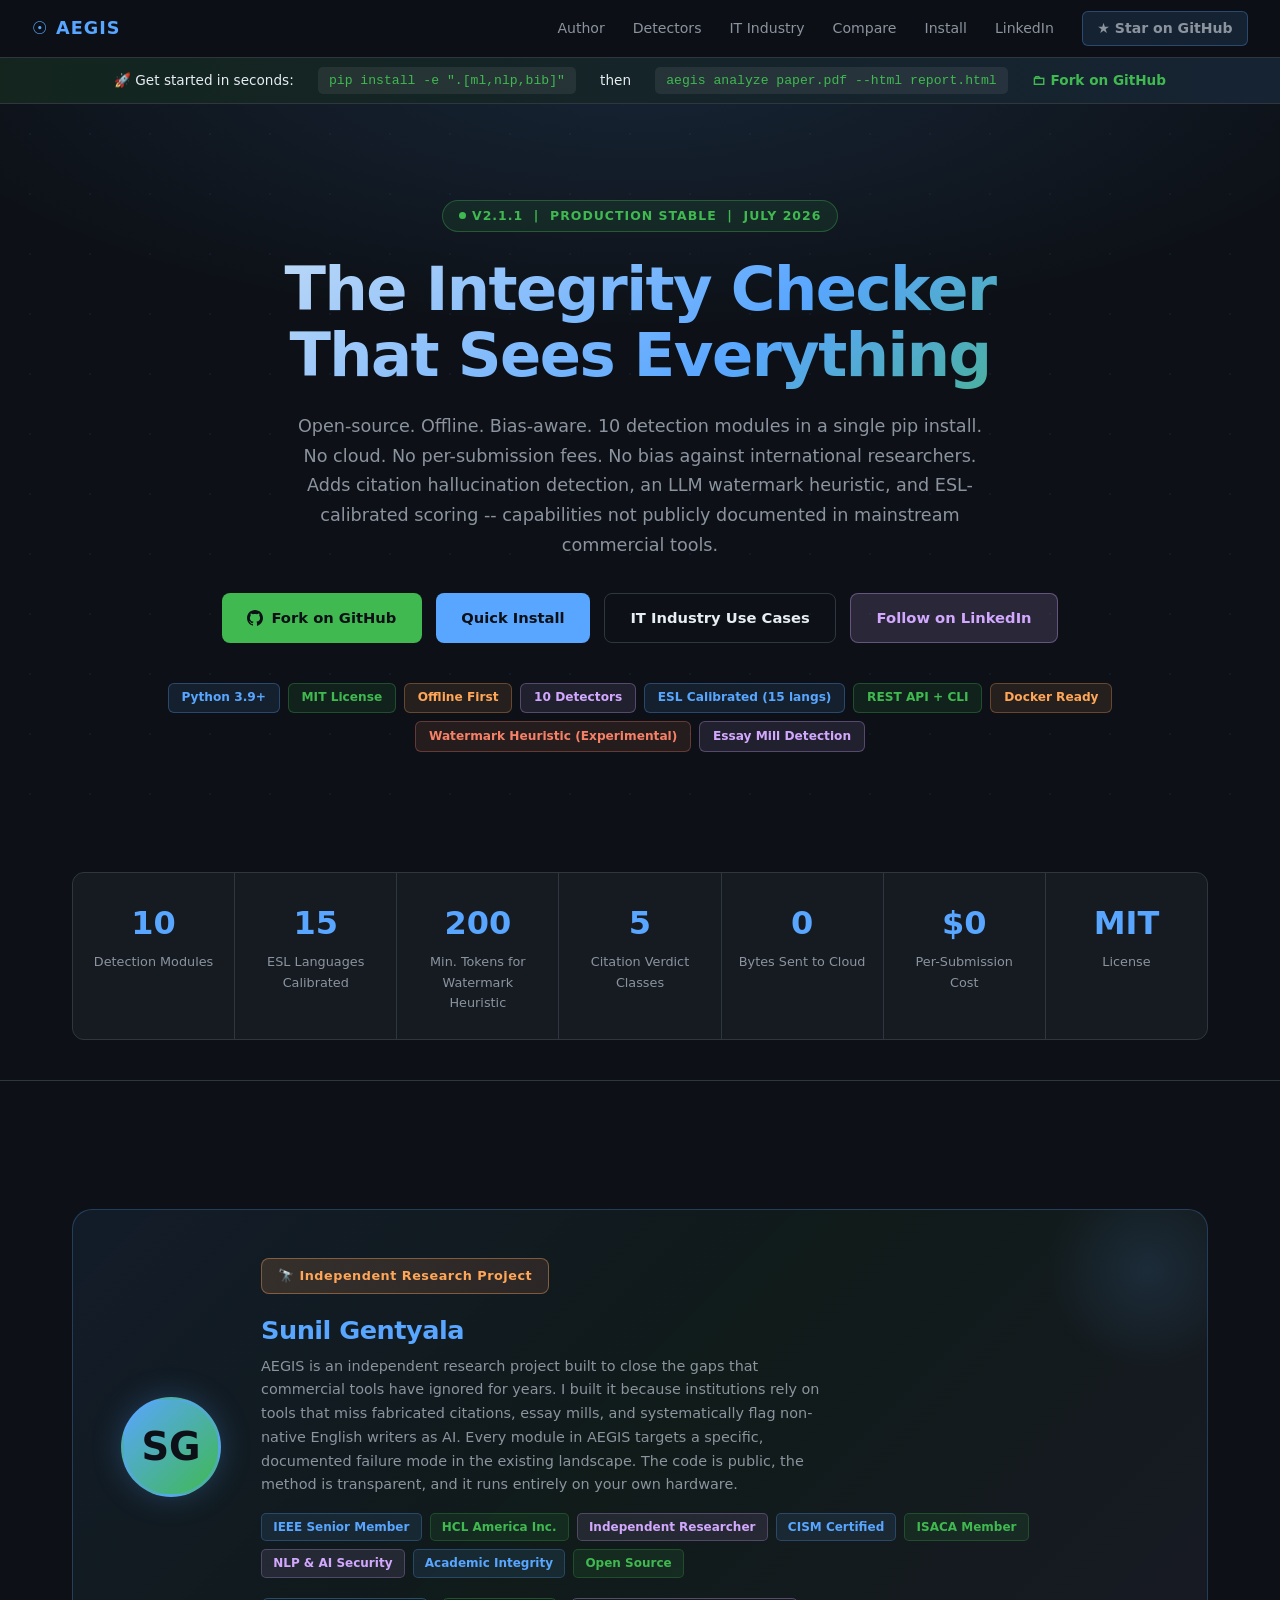
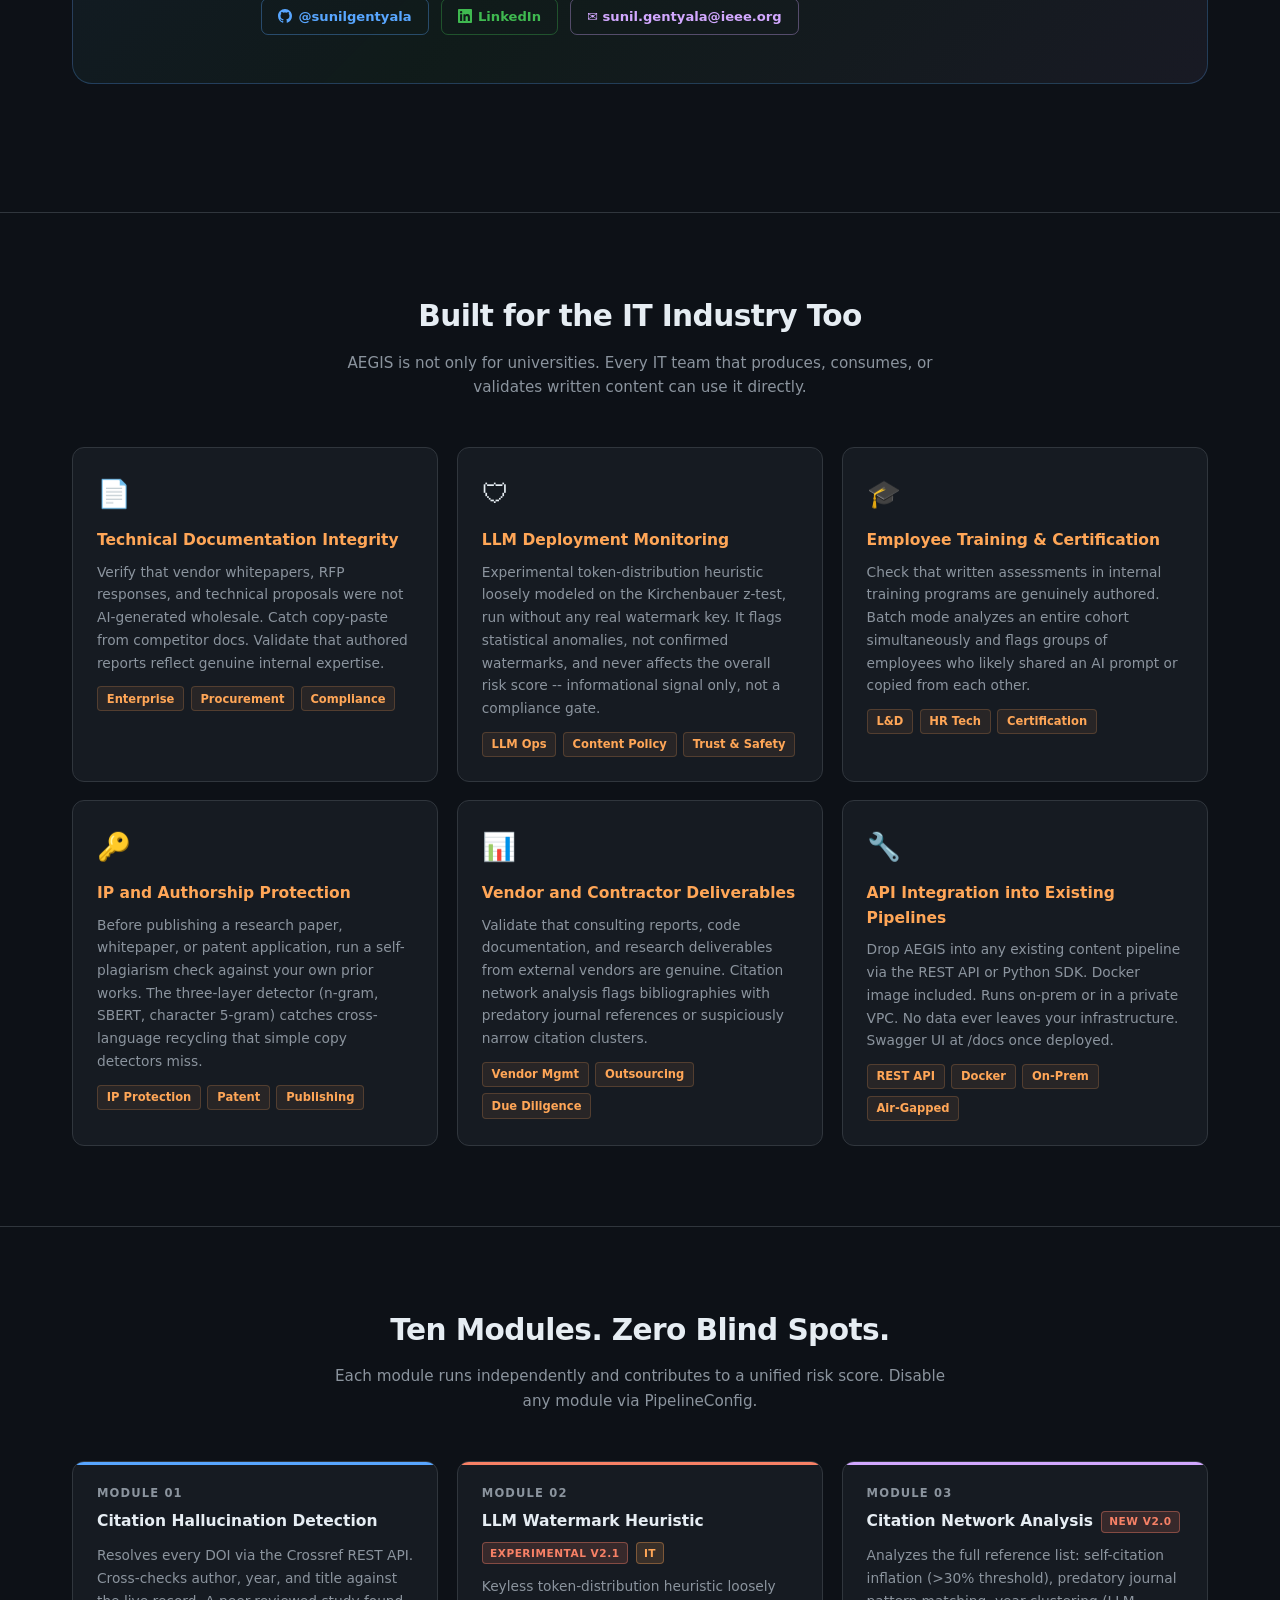
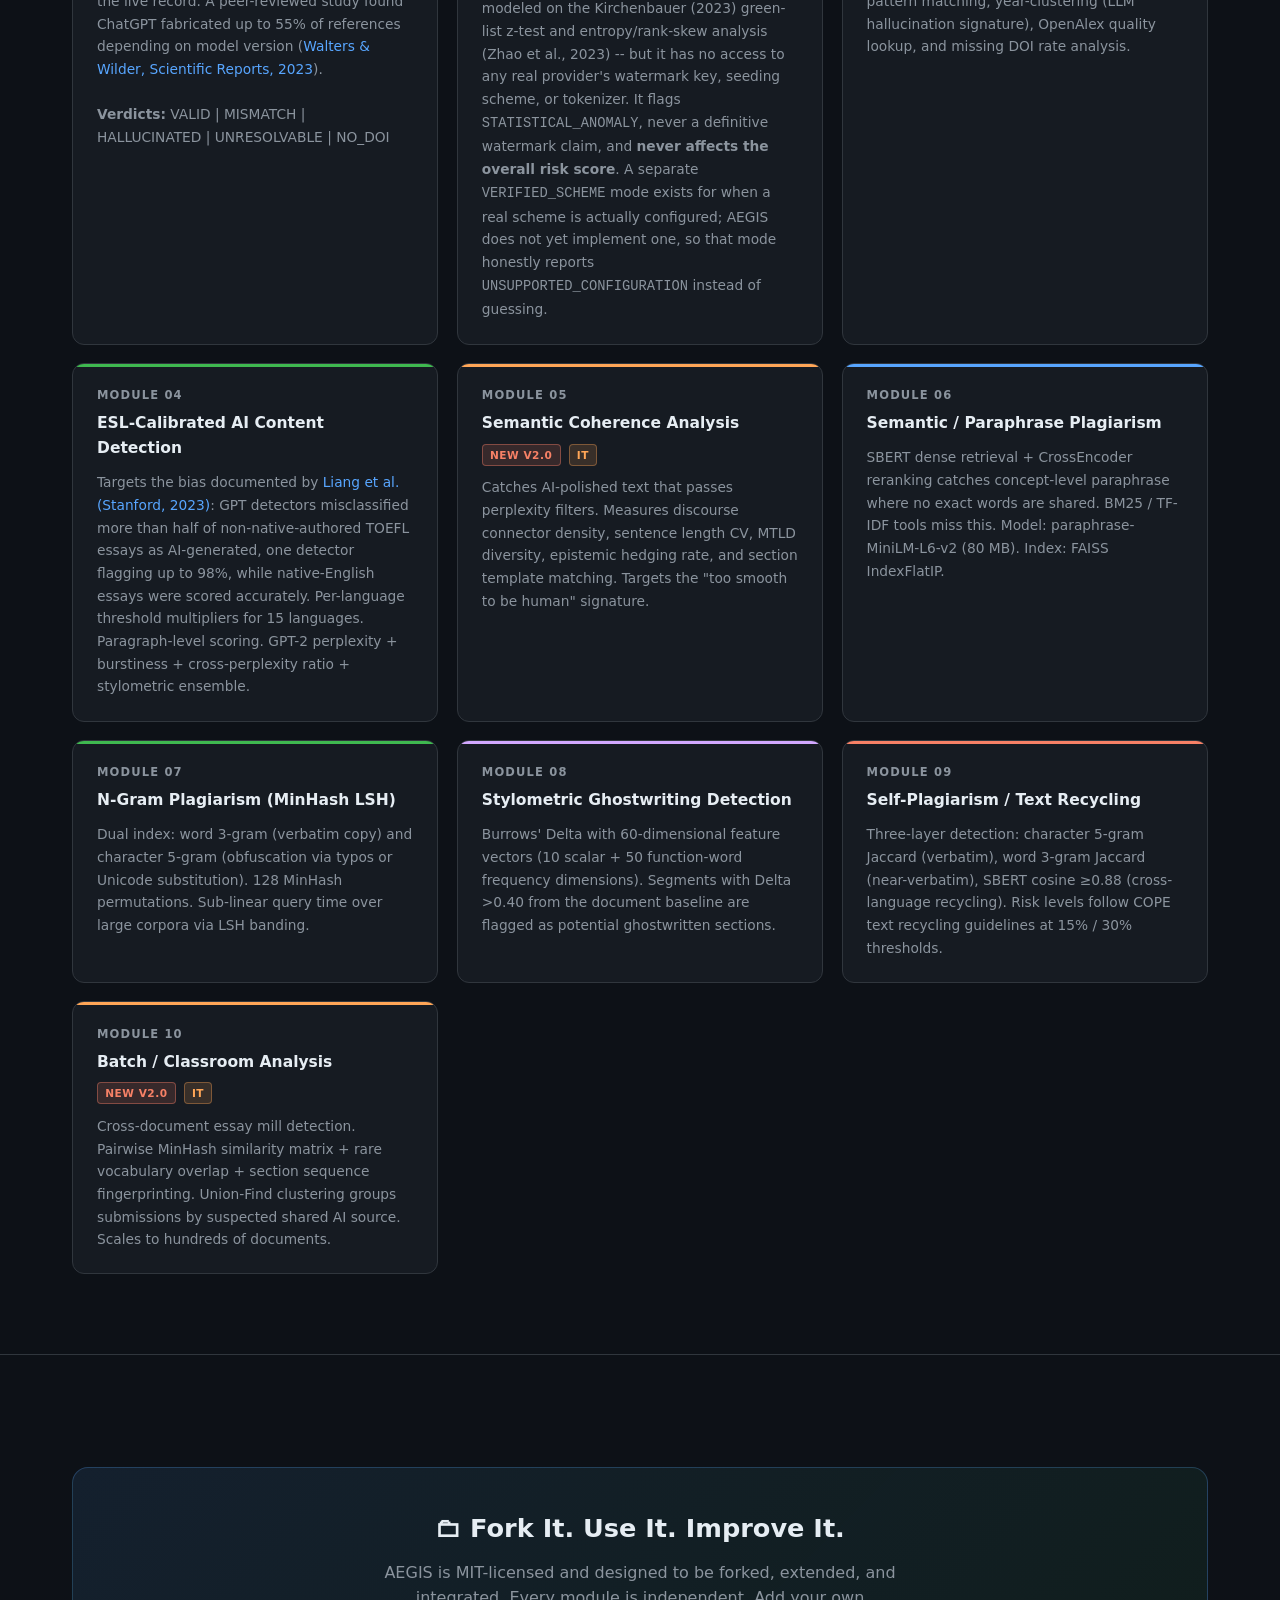
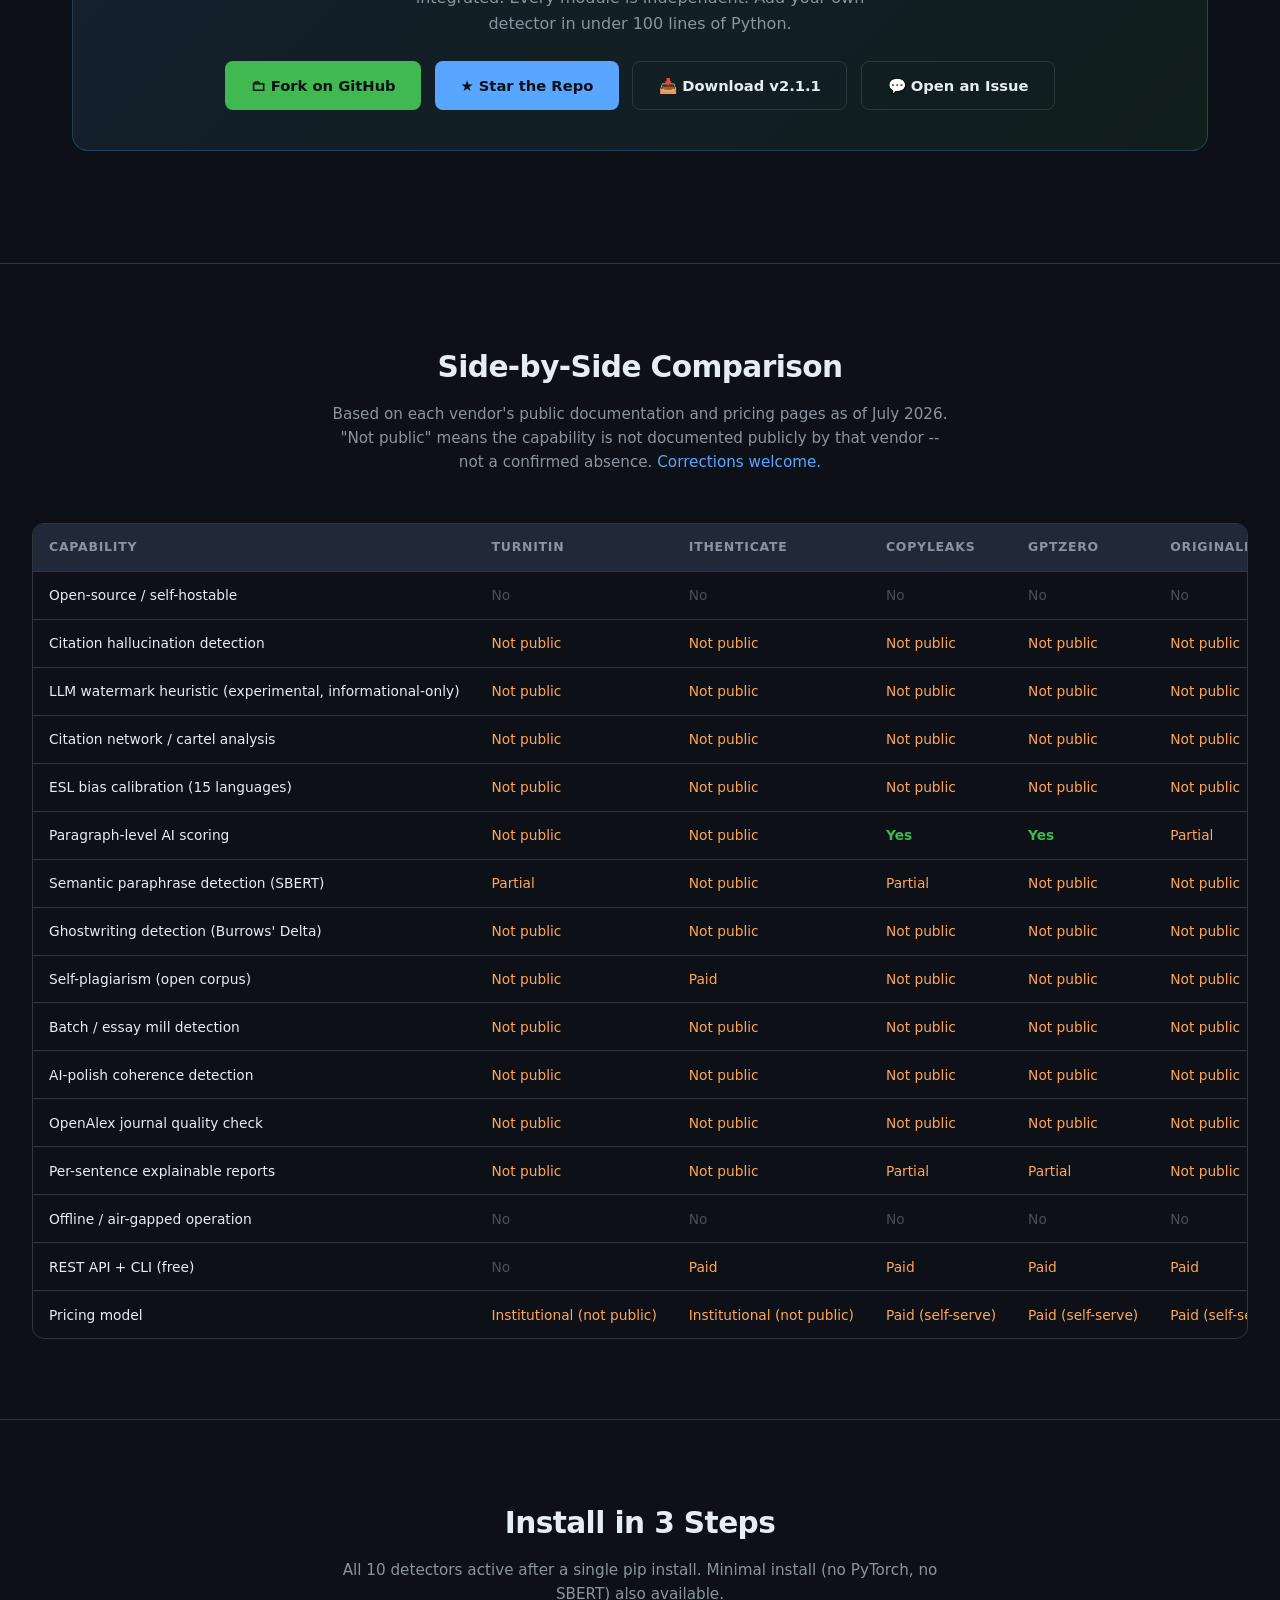
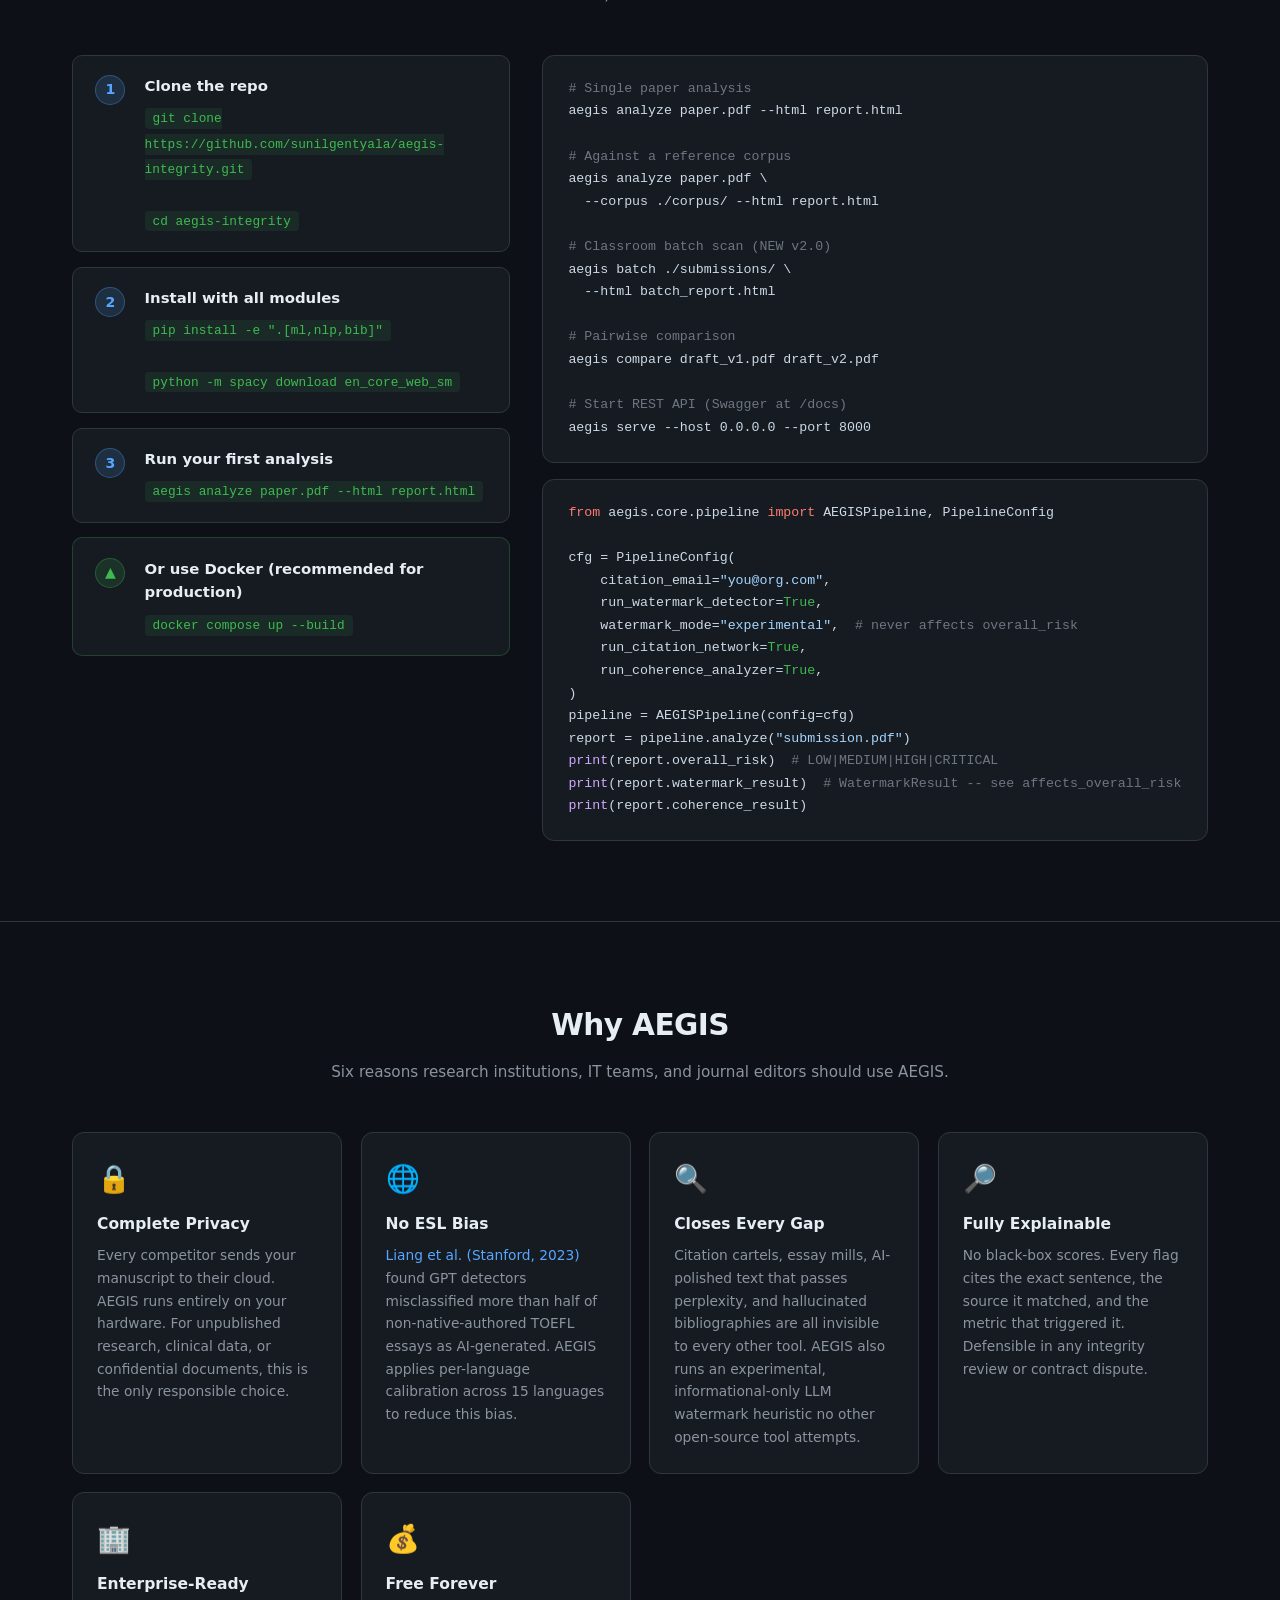
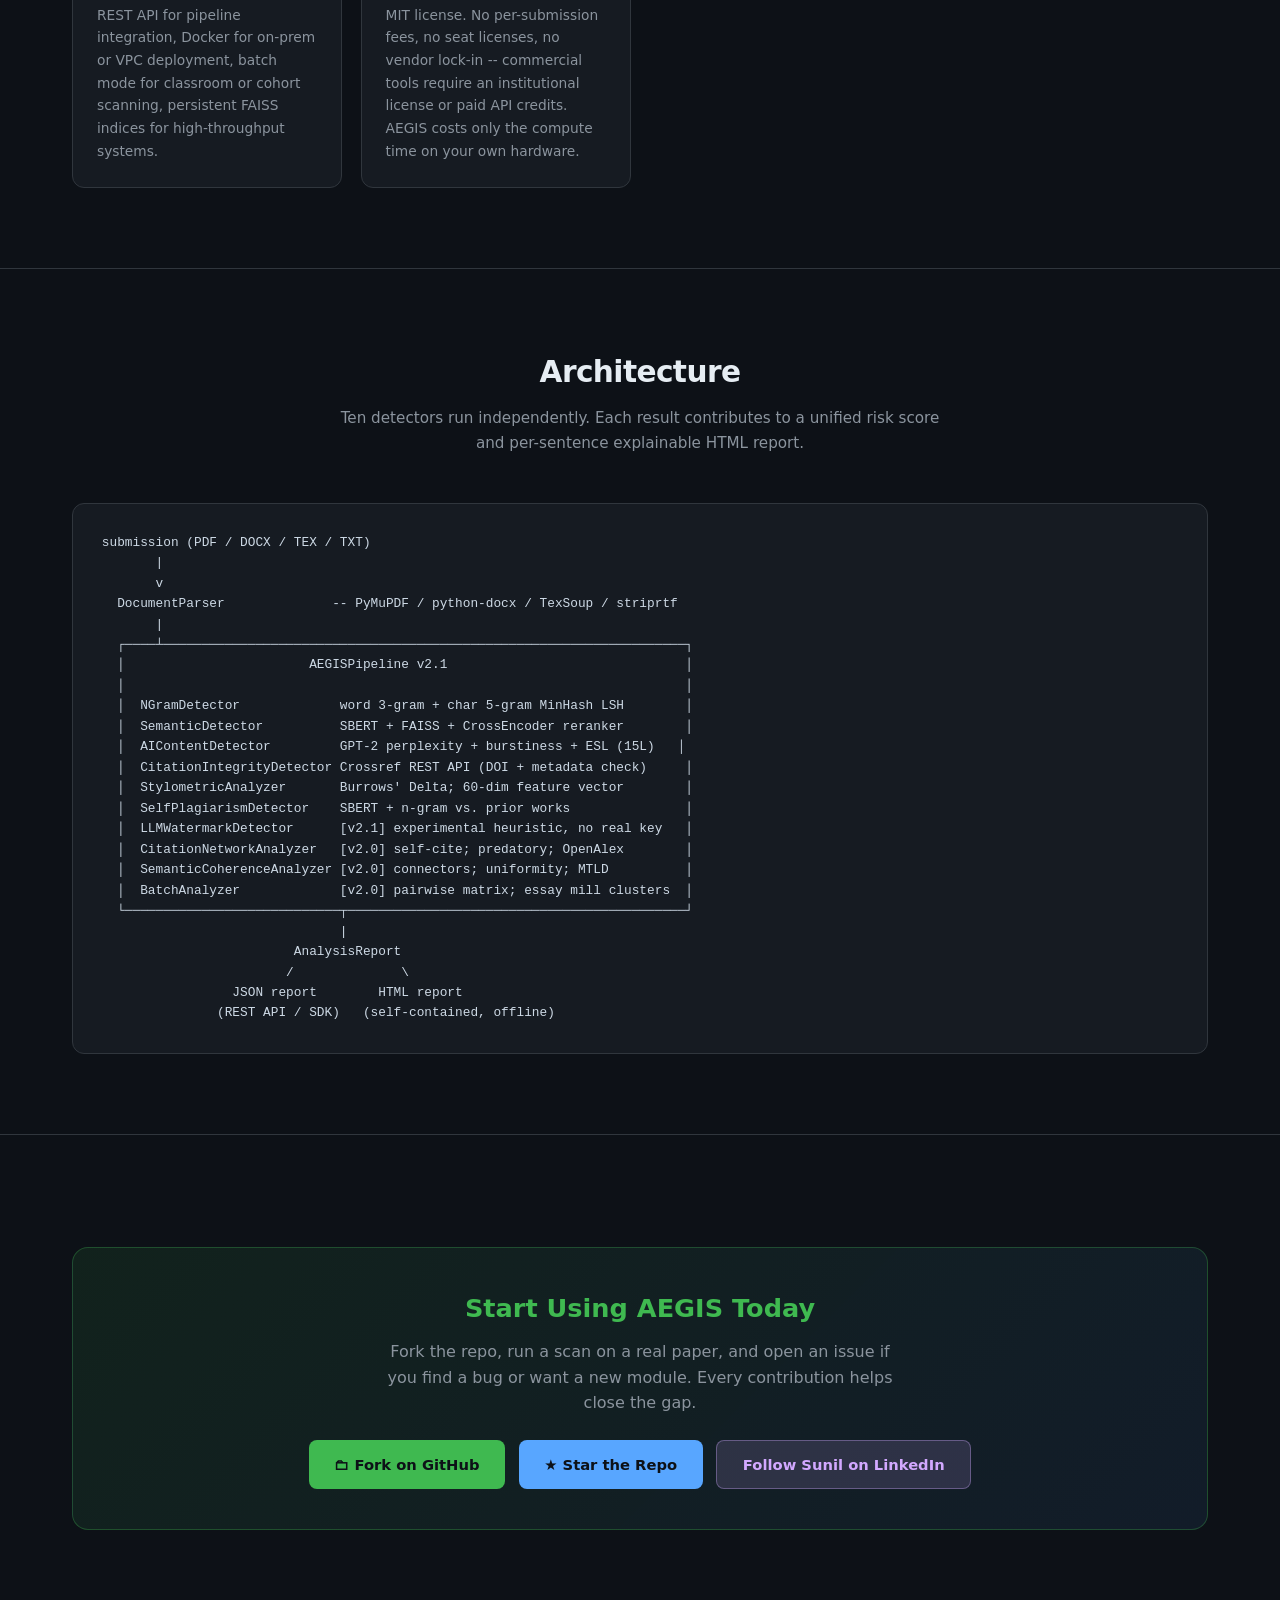
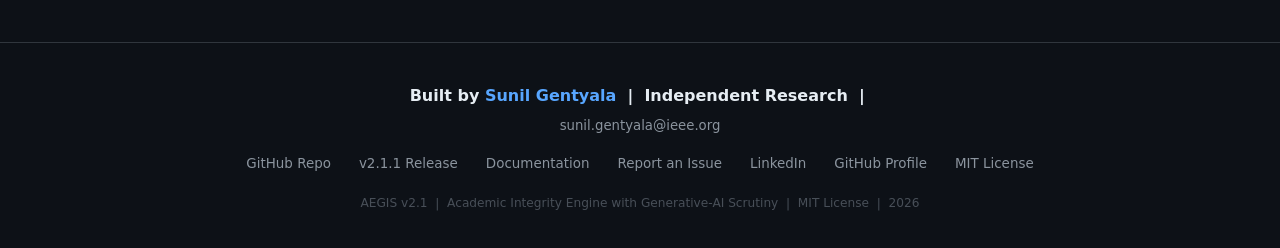
==== docs/index.html @ c3220304 "Cite sources for comparison claims, bump to v2.1.1 Replace unsourced stats and absolute competitor c" ====
<!DOCTYPE html>
<html lang="en">
<head>
<meta charset="UTF-8">
<meta name="viewport" content="width=device-width, initial-scale=1.0">
<title>AEGIS -- Open-Source Academic Integrity &amp; AI Content Checker</title>
<meta name="description" content="AEGIS: open-source, offline, bias-aware checker for plagiarism, AI content, LLM watermarks, citation hallucinations, ghostwriting, and essay mills. Free forever. Built for research institutions and IT teams.">
<meta property="og:title" content="AEGIS -- Open-Source Academic Integrity Checker by Sunil Gentyala">
<meta property="og:description" content="10 detection modules. No cloud. No fees. Citation hallucination detection, LLM watermark heuristics, and ESL bias calibration -- open source and free.">
<meta property="og:type" content="website">
<meta property="og:url" content="https://sunilgentyala.github.io/aegis-integrity/">
<meta name="twitter:card" content="summary_large_image">
<meta name="twitter:title" content="AEGIS -- Open-Source Academic Integrity Checker">
<meta name="twitter:description" content="10 detectors. LLM watermarks. Citation hallucinations. Essay mills. Free and offline.">
<!-- Favicon -->
<link rel="icon" type="image/svg+xml" href="favicon.svg">
<link rel="shortcut icon" href="favicon.svg">
<!-- OG / social thumbnail -->
<meta property="og:image" content="https://sunilgentyala.github.io/aegis-integrity/thumbnail.png">
<meta property="og:image:width" content="1200">
<meta property="og:image:height" content="630">
<meta name="twitter:image" content="https://sunilgentyala.github.io/aegis-integrity/thumbnail.png">
<link rel="canonical" href="https://sunilgentyala.github.io/aegis-integrity/">
<style>
:root{
  --bg:#0d1117;--bg2:#161b22;--bg3:#1f2937;
  --accent:#58a6ff;--accent2:#3fb950;--accent3:#f78166;
  --accent4:#d2a8ff;--accent5:#ffa657;--accent6:#39d353;
  --text:#e6edf3;--muted:#8b949e;--border:#30363d;--card:#161b22;
}
*{margin:0;padding:0;box-sizing:border-box}
html{scroll-behavior:smooth}
body{font-family:-apple-system,BlinkMacSystemFont,'Segoe UI',system-ui,sans-serif;background:var(--bg);color:var(--text);line-height:1.6}
a{color:var(--accent);text-decoration:none}
a:hover{text-decoration:underline}

/* NAV */
nav{position:sticky;top:0;z-index:100;background:rgba(13,17,23,0.95);backdrop-filter:blur(16px);border-bottom:1px solid var(--border);padding:0 2rem;display:flex;align-items:center;justify-content:space-between;height:58px}
.nav-brand{font-weight:800;font-size:1.1rem;letter-spacing:0.06em;color:var(--accent);display:flex;align-items:center;gap:.5rem}
.nav-links{display:flex;gap:1.75rem;align-items:center}
.nav-links a{color:var(--muted);font-size:.88rem;transition:color .2s}
.nav-links a:hover{color:var(--text);text-decoration:none}
.nav-star{background:rgba(88,166,255,.12);border:1px solid rgba(88,166,255,.3);color:var(--accent);padding:.35rem .9rem;border-radius:6px;font-size:.82rem;font-weight:600;transition:all .2s}
.nav-star:hover{background:rgba(88,166,255,.22);text-decoration:none}

/* STICKY INSTALL BAR */
.install-bar{background:linear-gradient(90deg,rgba(63,185,80,.12),rgba(88,166,255,.12));border-bottom:1px solid var(--border);padding:.55rem 2rem;display:flex;align-items:center;justify-content:center;gap:1.5rem;flex-wrap:wrap;font-size:.85rem}
.install-bar code{background:rgba(255,255,255,.07);padding:.2rem .7rem;border-radius:5px;font-family:'JetBrains Mono','Fira Code',monospace;color:var(--accent2);font-size:.82rem}
.install-bar a{color:var(--accent2);font-weight:600}

/* HERO */
.hero{text-align:center;padding:6rem 2rem 5rem;background:radial-gradient(ellipse 90% 55% at 50% -5%,rgba(88,166,255,.13) 0%,transparent 65%);position:relative;overflow:hidden}
.hero::before{content:'';position:absolute;inset:0;background:url("data:image/svg+xml,%3Csvg xmlns='http://www.w3.org/2000/svg' width='60' height='60'%3E%3Ccircle cx='30' cy='30' r='1' fill='%2358a6ff' opacity='0.07'/%3E%3C/svg%3E");pointer-events:none}
.hero-badge{display:inline-flex;align-items:center;gap:.4rem;background:rgba(63,185,80,.1);border:1px solid rgba(63,185,80,.35);color:var(--accent2);padding:.3rem 1rem;border-radius:100px;font-size:.78rem;font-weight:700;letter-spacing:.08em;text-transform:uppercase;margin-bottom:1.5rem}
.hero-badge span{width:7px;height:7px;border-radius:50%;background:var(--accent2);display:inline-block;animation:pulse 2s infinite}
@keyframes pulse{0%,100%{opacity:1}50%{opacity:.4}}
h1{font-size:clamp(2.2rem,5vw,3.8rem);font-weight:800;letter-spacing:-.025em;line-height:1.1;margin-bottom:1.4rem;background:linear-gradient(140deg,#e6edf3 0%,#58a6ff 60%,#3fb950 100%);-webkit-background-clip:text;-webkit-text-fill-color:transparent}
.hero-sub{max-width:700px;margin:0 auto 2rem;font-size:1.1rem;color:var(--muted);line-height:1.7}
.hero-buttons{display:flex;gap:.85rem;justify-content:center;flex-wrap:wrap;margin-bottom:2.5rem}
.btn{padding:.75rem 1.6rem;border-radius:8px;font-size:.92rem;font-weight:700;cursor:pointer;transition:all .2s;border:none;display:inline-flex;align-items:center;gap:.5rem;text-decoration:none}
.btn-primary{background:var(--accent);color:#0d1117}
.btn-primary:hover{background:#79c0ff;transform:translateY(-2px);box-shadow:0 6px 24px rgba(88,166,255,.4);text-decoration:none;color:#0d1117}
.btn-green{background:var(--accent2);color:#0d1117}
.btn-green:hover{background:#56d364;transform:translateY(-2px);box-shadow:0 6px 24px rgba(63,185,80,.4);text-decoration:none;color:#0d1117}
.btn-outline{background:transparent;border:1px solid var(--border);color:var(--text)}
.btn-outline:hover{border-color:var(--accent);color:var(--accent);transform:translateY(-2px);text-decoration:none}
.btn-purple{background:rgba(210,168,255,.15);border:1px solid rgba(210,168,255,.35);color:var(--accent4)}
.btn-purple:hover{background:rgba(210,168,255,.25);transform:translateY(-2px);text-decoration:none;color:var(--accent4)}

/* BADGES ROW */
.badges{display:flex;flex-wrap:wrap;gap:.5rem;justify-content:center}
.badge{padding:.28rem .8rem;border-radius:6px;font-size:.76rem;font-weight:600;border:1px solid;white-space:nowrap}
.b-blue{background:rgba(88,166,255,.1);border-color:rgba(88,166,255,.3);color:var(--accent)}
.b-green{background:rgba(63,185,80,.1);border-color:rgba(63,185,80,.3);color:var(--accent2)}
.b-orange{background:rgba(255,166,87,.1);border-color:rgba(255,166,87,.3);color:var(--accent5)}
.b-purple{background:rgba(210,168,255,.1);border-color:rgba(210,168,255,.3);color:var(--accent4)}
.b-red{background:rgba(247,129,102,.1);border-color:rgba(247,129,102,.3);color:var(--accent3)}

/* SECTIONS */
.sec{padding:5rem 2rem;max-width:1200px;margin:0 auto}
.sec-wide{padding:5rem 2rem;max-width:1400px;margin:0 auto}
.sec-title{text-align:center;margin-bottom:.65rem;font-size:1.85rem;font-weight:800;letter-spacing:-.02em}
.sec-sub{text-align:center;color:var(--muted);margin-bottom:3rem;max-width:620px;margin-left:auto;margin-right:auto;font-size:.95rem}

/* STATS */
.stats{display:grid;grid-template-columns:repeat(auto-fit,minmax(150px,1fr));gap:1px;background:var(--border);border:1px solid var(--border);border-radius:12px;overflow:hidden;margin:2.5rem 0}
.stat{background:var(--bg2);padding:1.6rem 1rem;text-align:center}
.stat-num{font-size:2rem;font-weight:800;color:var(--accent)}
.stat-label{color:var(--muted);font-size:.8rem;margin-top:.2rem}

/* AUTHOR CARD */
.author-section{background:linear-gradient(135deg,rgba(88,166,255,.08) 0%,rgba(63,185,80,.06) 50%,rgba(210,168,255,.06) 100%);border:1px solid rgba(88,166,255,.25);border-radius:20px;padding:3rem;display:flex;gap:2.5rem;align-items:center;flex-wrap:wrap;margin:3rem 0;position:relative;overflow:hidden}
.author-section::before{content:'';position:absolute;top:-40px;right:-40px;width:200px;height:200px;border-radius:50%;background:radial-gradient(circle,rgba(88,166,255,.12),transparent 70%);pointer-events:none}
.author-avatar{width:100px;height:100px;border-radius:50%;background:linear-gradient(135deg,#58a6ff,#3fb950);display:flex;align-items:center;justify-content:center;font-size:2.4rem;font-weight:800;color:#0d1117;flex-shrink:0;border:3px solid rgba(88,166,255,.4);box-shadow:0 0 30px rgba(88,166,255,.25)}
.author-info{flex:1;min-width:240px}
.author-name{font-size:1.6rem;font-weight:800;color:var(--text);margin-bottom:.25rem;letter-spacing:-.02em}
.author-name span{color:var(--accent)}
.author-title{color:var(--accent2);font-weight:600;font-size:.92rem;margin-bottom:.75rem;letter-spacing:.02em;text-transform:uppercase}
.author-bio{color:var(--muted);font-size:.9rem;line-height:1.65;margin-bottom:1rem;max-width:560px}
.author-tags{display:flex;flex-wrap:wrap;gap:.5rem;margin-bottom:1.25rem}
.author-tag{background:rgba(88,166,255,.1);border:1px solid rgba(88,166,255,.25);color:var(--accent);padding:.22rem .7rem;border-radius:5px;font-size:.75rem;font-weight:600}
.author-tag.green{background:rgba(63,185,80,.1);border-color:rgba(63,185,80,.25);color:var(--accent2)}
.author-tag.purple{background:rgba(210,168,255,.1);border-color:rgba(210,168,255,.25);color:var(--accent4)}
.author-links{display:flex;gap:.75rem;flex-wrap:wrap}
.author-link{padding:.45rem 1rem;border-radius:7px;font-size:.82rem;font-weight:700;border:1px solid var(--border);color:var(--muted);transition:all .2s;display:inline-flex;align-items:center;gap:.4rem}
.author-link:hover{text-decoration:none;transform:translateY(-1px)}
.author-link.gh{border-color:rgba(88,166,255,.35);color:var(--accent)}
.author-link.gh:hover{background:rgba(88,166,255,.1)}
.author-link.li{border-color:rgba(63,185,80,.35);color:var(--accent2)}
.author-link.li:hover{background:rgba(63,185,80,.1)}
.author-link.ieee{border-color:rgba(210,168,255,.35);color:var(--accent4)}
.author-link.ieee:hover{background:rgba(210,168,255,.1)}
.indep-badge{display:inline-flex;align-items:center;gap:.4rem;background:linear-gradient(90deg,rgba(255,166,87,.15),rgba(247,129,102,.12));border:1px solid rgba(255,166,87,.4);color:var(--accent5);padding:.4rem 1rem;border-radius:8px;font-size:.8rem;font-weight:700;letter-spacing:.04em;margin-bottom:1rem}

/* DETECTOR GRID */
.det-grid{display:grid;grid-template-columns:repeat(auto-fit,minmax(340px,1fr));gap:1.15rem}
.det-card{background:var(--card);border:1px solid var(--border);border-radius:12px;padding:1.4rem 1.5rem;transition:all .22s;position:relative;overflow:hidden}
.det-card::before{content:'';position:absolute;top:0;left:0;right:0;height:3px;background:var(--dc,var(--accent))}
.det-card:hover{border-color:var(--dc,var(--accent));transform:translateY(-3px);box-shadow:0 10px 35px rgba(0,0,0,.3)}
.det-num{font-size:.72rem;font-weight:700;text-transform:uppercase;letter-spacing:.1em;color:var(--muted);margin-bottom:.4rem}
.det-name{font-size:.97rem;font-weight:700;margin-bottom:.65rem;color:var(--text);display:flex;align-items:center;gap:.5rem;flex-wrap:wrap}
.det-desc{font-size:.86rem;color:var(--muted);line-height:1.65}
.new-tag{background:rgba(247,129,102,.15);border:1px solid rgba(247,129,102,.4);color:var(--accent3);padding:.1rem .45rem;border-radius:4px;font-size:.66rem;font-weight:700;text-transform:uppercase;letter-spacing:.05em}
.it-tag{background:rgba(255,166,87,.15);border:1px solid rgba(255,166,87,.35);color:var(--accent5);padding:.1rem .45rem;border-radius:4px;font-size:.66rem;font-weight:700;letter-spacing:.04em}

/* IT INDUSTRY USE CASES */
.it-grid{display:grid;grid-template-columns:repeat(auto-fit,minmax(280px,1fr));gap:1.15rem}
.it-card{background:var(--card);border:1px solid var(--border);border-radius:12px;padding:1.5rem;transition:border-color .2s}
.it-card:hover{border-color:var(--accent5)}
.it-icon{font-size:1.7rem;margin-bottom:.75rem}
.it-title{font-size:.97rem;font-weight:700;margin-bottom:.5rem;color:var(--accent5)}
.it-desc{font-size:.86rem;color:var(--muted);line-height:1.65}
.it-pills{display:flex;flex-wrap:wrap;gap:.4rem;margin-top:.75rem}
.it-pill{background:rgba(255,166,87,.08);border:1px solid rgba(255,166,87,.2);color:var(--accent5);padding:.15rem .55rem;border-radius:4px;font-size:.72rem;font-weight:600}

/* COMPARISON */
.tbl-wrap{overflow-x:auto;border-radius:12px;border:1px solid var(--border)}
table{width:100%;border-collapse:collapse}
thead{background:var(--bg3)}
th{padding:.85rem 1rem;text-align:left;font-size:.78rem;font-weight:700;text-transform:uppercase;letter-spacing:.06em;color:var(--muted);white-space:nowrap}
td{padding:.78rem 1rem;border-top:1px solid var(--border);font-size:.86rem;white-space:nowrap}
tr:hover td{background:rgba(88,166,255,.025)}
.ok{color:var(--accent2);font-weight:700}
.no{color:#484f58}
.pt{color:var(--accent5)}
td.ag,th.ag{color:var(--accent);font-weight:700}

/* INSTALL */
.install-steps{display:flex;flex-direction:column;gap:.9rem}
.step{display:flex;gap:1.2rem;align-items:flex-start;background:var(--card);border:1px solid var(--border);border-radius:10px;padding:1.2rem 1.4rem;transition:border-color .2s}
.step:hover{border-color:rgba(88,166,255,.3)}
.step-n{width:30px;height:30px;border-radius:50%;background:rgba(88,166,255,.15);border:1px solid rgba(88,166,255,.3);color:var(--accent);font-weight:800;font-size:.88rem;display:flex;align-items:center;justify-content:center;flex-shrink:0}
.step-c h4{font-size:.93rem;margin-bottom:.35rem;color:var(--text)}
.step-c code{font-size:.8rem;color:var(--accent2);background:rgba(63,185,80,.1);padding:.18rem .5rem;border-radius:4px;font-family:'JetBrains Mono','Fira Code',monospace}

/* CODE BLOCK */
.code-blk{background:var(--bg2);border:1px solid var(--border);border-radius:12px;padding:1.4rem 1.6rem;overflow-x:auto}
.code-blk pre{margin:0}
.code-blk code{font-family:'JetBrains Mono','Fira Code',Consolas,monospace;font-size:.83rem;color:#cdd9e5;line-height:1.7}
.kw{color:#ff7b72}.fn{color:#d2a8ff}.str{color:#a5d6ff}.cm{color:#6e7681}.num{color:#79c0ff}.op{color:#3fb950}

/* WHY / BENEFITS */
.why-grid{display:grid;grid-template-columns:repeat(auto-fit,minmax(270px,1fr));gap:1.15rem}
.why-card{background:var(--card);border:1px solid var(--border);border-radius:12px;padding:1.5rem;transition:all .2s}
.why-card:hover{border-color:rgba(88,166,255,.3);transform:translateY(-2px)}
.why-icon{font-size:1.7rem;margin-bottom:.7rem}
.why-title{font-size:.97rem;font-weight:700;margin-bottom:.45rem;color:var(--text)}
.why-desc{font-size:.86rem;color:var(--muted);line-height:1.65}

/* FORK CTA BANNER */
.fork-banner{background:linear-gradient(135deg,rgba(88,166,255,.1) 0%,rgba(63,185,80,.08) 100%);border:1px solid rgba(88,166,255,.25);border-radius:16px;padding:2.5rem;text-align:center;margin:2rem 0}
.fork-banner h2{font-size:1.6rem;font-weight:800;margin-bottom:.65rem}
.fork-banner p{color:var(--muted);margin-bottom:1.5rem;max-width:520px;margin-left:auto;margin-right:auto}
.fork-btns{display:flex;gap:.85rem;justify-content:center;flex-wrap:wrap}

/* ARCH */
.arch{background:var(--bg2);border:1px solid var(--border);border-radius:12px;padding:1.8rem;overflow-x:auto}
.arch pre{font-size:.8rem;color:#cdd9e5;white-space:pre;line-height:1.6}

/* DIVIDER */
hr.div{border:none;border-top:1px solid var(--border);margin:0}

/* FOOTER */
footer{border-top:1px solid var(--border);padding:2.5rem 2rem;text-align:center;color:var(--muted);font-size:.86rem}
.footer-author{font-size:1rem;font-weight:700;color:var(--text);margin-bottom:.3rem}
.footer-author span{color:var(--accent)}
.footer-links{display:flex;gap:1.75rem;justify-content:center;margin-top:1rem;flex-wrap:wrap}
.footer-links a{color:var(--muted);font-size:.84rem}
.footer-links a:hover{color:var(--accent)}

/* RESPONSIVE */
@media(max-width:768px){
  nav{padding:0 1rem}
  .nav-links{display:none}
  .sec,.sec-wide{padding:3.5rem 1.25rem}
  .hero{padding:4.5rem 1.25rem 3.5rem}
  .author-section{flex-direction:column;padding:2rem}
  .install-grid{grid-template-columns:1fr!important}
}
</style>
</head>
<body>

<!-- NAV -->
<nav>
  <div class="nav-brand">&#9737; AEGIS</div>
  <div class="nav-links">
    <a href="#author">Author</a>
    <a href="#detectors">Detectors</a>
    <a href="#it-use">IT Industry</a>
    <a href="#comparison">Compare</a>
    <a href="#install">Install</a>
    <a href="https://www.linkedin.com/in/sunilgentyala" target="_blank">LinkedIn</a>
    <a href="https://github.com/sunilgentyala/aegis-integrity" target="_blank" class="nav-star">
      &#9733; Star on GitHub
    </a>
  </div>
</nav>

<!-- INSTALL TICKER -->
<div class="install-bar">
  <span>&#128640; Get started in seconds:</span>
  <code>pip install -e ".[ml,nlp,bib]"</code>
  <span>then</span>
  <code>aegis analyze paper.pdf --html report.html</code>
  <a href="https://github.com/sunilgentyala/aegis-integrity/fork" target="_blank">&#128448; Fork on GitHub</a>
</div>

<!-- HERO -->
<div class="hero">
  <div class="hero-badge"><span></span>v2.1.1 &nbsp;|&nbsp; Production Stable &nbsp;|&nbsp; July 2026</div>
  <h1>The Integrity Checker<br>That Sees Everything</h1>
  <p class="hero-sub">
    Open-source. Offline. Bias-aware. 10 detection modules in a single pip install.
    No cloud. No per-submission fees. No bias against international researchers.
    Adds citation hallucination detection, an LLM watermark heuristic, and ESL-calibrated
    scoring -- capabilities not publicly documented in mainstream commercial tools.
  </p>
  <div class="hero-buttons">
    <a href="https://github.com/sunilgentyala/aegis-integrity/fork" target="_blank" class="btn btn-green">
      <svg width="16" height="16" viewBox="0 0 24 24" fill="currentColor"><path d="M12 0C5.37 0 0 5.37 0 12c0 5.3 3.438 9.8 8.205 11.385.6.113.82-.258.82-.577 0-.285-.01-1.04-.015-2.04-3.338.724-4.042-1.61-4.042-1.61C4.422 18.07 3.633 17.7 3.633 17.7c-1.087-.744.084-.729.084-.729 1.205.084 1.838 1.236 1.838 1.236 1.07 1.835 2.809 1.305 3.495.998.108-.776.417-1.305.76-1.605-2.665-.3-5.466-1.332-5.466-5.93 0-1.31.465-2.38 1.235-3.22-.135-.303-.54-1.523.105-3.176 0 0 1.005-.322 3.3 1.23.96-.267 1.98-.399 3-.405 1.02.006 2.04.138 3 .405 2.28-1.552 3.285-1.23 3.285-1.23.645 1.653.24 2.873.12 3.176.765.84 1.23 1.91 1.23 3.22 0 4.61-2.805 5.625-5.475 5.92.42.36.81 1.096.81 2.22 0 1.606-.015 2.896-.015 3.286 0 .315.21.69.825.57C20.565 21.795 24 17.295 24 12c0-6.63-5.37-12-12-12"/></svg>
      Fork on GitHub
    </a>
    <a href="#install" class="btn btn-primary">Quick Install</a>
    <a href="#it-use" class="btn btn-outline">IT Industry Use Cases</a>
    <a href="https://www.linkedin.com/in/sunilgentyala" target="_blank" class="btn btn-purple">
      Follow on LinkedIn
    </a>
  </div>
  <div class="badges" style="margin-top:2rem">
    <span class="badge b-blue">Python 3.9+</span>
    <span class="badge b-green">MIT License</span>
    <span class="badge b-orange">Offline First</span>
    <span class="badge b-purple">10 Detectors</span>
    <span class="badge b-blue">ESL Calibrated (15 langs)</span>
    <span class="badge b-green">REST API + CLI</span>
    <span class="badge b-orange">Docker Ready</span>
    <span class="badge b-red">Watermark Heuristic (Experimental)</span>
    <span class="badge b-purple">Essay Mill Detection</span>
  </div>
</div>

<!-- STATS -->
<div style="max-width:1200px;margin:0 auto;padding:0 2rem">
  <div class="stats">
    <div class="stat"><div class="stat-num">10</div><div class="stat-label">Detection Modules</div></div>
    <div class="stat"><div class="stat-num">15</div><div class="stat-label">ESL Languages Calibrated</div></div>
    <div class="stat"><div class="stat-num">200</div><div class="stat-label">Min. Tokens for Watermark Heuristic</div></div>
    <div class="stat"><div class="stat-num">5</div><div class="stat-label">Citation Verdict Classes</div></div>
    <div class="stat"><div class="stat-num">0</div><div class="stat-label">Bytes Sent to Cloud</div></div>
    <div class="stat"><div class="stat-num">$0</div><div class="stat-label">Per-Submission Cost</div></div>
    <div class="stat"><div class="stat-num">MIT</div><div class="stat-label">License</div></div>
  </div>
</div>

<hr class="div">

<!-- AUTHOR -->
<div class="sec" id="author">
  <div class="author-section">
    <div class="author-avatar">SG</div>
    <div class="author-info">
      <div class="indep-badge">&#128301; Independent Research Project</div>
      <div class="author-name"><span>Sunil Gentyala</span></div>
      <div class="author-bio">
        AEGIS is an independent research project built to close the gaps that commercial tools have ignored for years.
        I built it because institutions rely on tools that miss fabricated citations, essay mills, and
        systematically flag non-native English writers as AI. Every module in AEGIS targets a specific, documented
        failure mode in the existing landscape. The code is public, the method is transparent, and it runs entirely
        on your own hardware.
      </div>
      <div class="author-tags">
        <span class="author-tag">IEEE Senior Member</span>
        <span class="author-tag green">HCL America Inc.</span>
        <span class="author-tag purple">Independent Researcher</span>
        <span class="author-tag">CISM Certified</span>
        <span class="author-tag green">ISACA Member</span>
        <span class="author-tag purple">NLP &amp; AI Security</span>
        <span class="author-tag">Academic Integrity</span>
        <span class="author-tag green">Open Source</span>
      </div>
      <div class="author-links">
        <a href="https://github.com/sunilgentyala" target="_blank" class="author-link gh">
          <svg width="14" height="14" viewBox="0 0 24 24" fill="currentColor"><path d="M12 0C5.37 0 0 5.37 0 12c0 5.3 3.438 9.8 8.205 11.385.6.113.82-.258.82-.577 0-.285-.01-1.04-.015-2.04-3.338.724-4.042-1.61-4.042-1.61C4.422 18.07 3.633 17.7 3.633 17.7c-1.087-.744.084-.729.084-.729 1.205.084 1.838 1.236 1.838 1.236 1.07 1.835 2.809 1.305 3.495.998.108-.776.417-1.305.76-1.605-2.665-.3-5.466-1.332-5.466-5.93 0-1.31.465-2.38 1.235-3.22-.135-.303-.54-1.523.105-3.176 0 0 1.005-.322 3.3 1.23.96-.267 1.98-.399 3-.405 1.02.006 2.04.138 3 .405 2.28-1.552 3.285-1.23 3.285-1.23.645 1.653.24 2.873.12 3.176.765.84 1.23 1.91 1.23 3.22 0 4.61-2.805 5.625-5.475 5.92.42.36.81 1.096.81 2.22 0 1.606-.015 2.896-.015 3.286 0 .315.21.69.825.57C20.565 21.795 24 17.295 24 12c0-6.63-5.37-12-12-12"/></svg>
          @sunilgentyala
        </a>
        <a href="https://www.linkedin.com/in/sunilgentyala" target="_blank" class="author-link li">
          <svg width="14" height="14" viewBox="0 0 24 24" fill="currentColor"><path d="M20.447 20.452h-3.554v-5.569c0-1.328-.027-3.037-1.852-3.037-1.853 0-2.136 1.445-2.136 2.939v5.667H9.351V9h3.414v1.561h.046c.477-.9 1.637-1.85 3.37-1.85 3.601 0 4.267 2.37 4.267 5.455v6.286zM5.337 7.433a2.062 2.062 0 01-2.063-2.065 2.064 2.064 0 112.063 2.065zm1.782 13.019H3.555V9h3.564v11.452zM22.225 0H1.771C.792 0 0 .774 0 1.729v20.542C0 23.227.792 24 1.771 24h20.451C23.2 24 24 23.227 24 22.271V1.729C24 .774 23.2 0 22.222 0h.003z"/></svg>
          LinkedIn
        </a>
        <a href="mailto:sunil.gentyala@ieee.org" class="author-link ieee">
          &#9993; sunil.gentyala@ieee.org
        </a>
      </div>
    </div>
  </div>
</div>

<hr class="div">

<!-- IT INDUSTRY USE CASES -->
<div class="sec" id="it-use">
  <div class="sec-title">Built for the IT Industry Too</div>
  <p class="sec-sub">AEGIS is not only for universities. Every IT team that produces, consumes, or validates written content can use it directly.</p>

  <div class="it-grid">
    <div class="it-card">
      <div class="it-icon">&#128196;</div>
      <div class="it-title">Technical Documentation Integrity</div>
      <div class="it-desc">Verify that vendor whitepapers, RFP responses, and technical proposals were not AI-generated wholesale. Catch copy-paste from competitor docs. Validate that authored reports reflect genuine internal expertise.</div>
      <div class="it-pills"><span class="it-pill">Enterprise</span><span class="it-pill">Procurement</span><span class="it-pill">Compliance</span></div>
    </div>
    <div class="it-card">
      <div class="it-icon">&#128737;</div>
      <div class="it-title">LLM Deployment Monitoring</div>
      <div class="it-desc">Experimental token-distribution heuristic loosely modeled on the Kirchenbauer z-test, run without any real watermark key. It flags statistical anomalies, not confirmed watermarks, and never affects the overall risk score -- informational signal only, not a compliance gate.</div>
      <div class="it-pills"><span class="it-pill">LLM Ops</span><span class="it-pill">Content Policy</span><span class="it-pill">Trust &amp; Safety</span></div>
    </div>
    <div class="it-card">
      <div class="it-icon">&#127891;</div>
      <div class="it-title">Employee Training &amp; Certification</div>
      <div class="it-desc">Check that written assessments in internal training programs are genuinely authored. Batch mode analyzes an entire cohort simultaneously and flags groups of employees who likely shared an AI prompt or copied from each other.</div>
      <div class="it-pills"><span class="it-pill">L&amp;D</span><span class="it-pill">HR Tech</span><span class="it-pill">Certification</span></div>
    </div>
    <div class="it-card">
      <div class="it-icon">&#128273;</div>
      <div class="it-title">IP and Authorship Protection</div>
      <div class="it-desc">Before publishing a research paper, whitepaper, or patent application, run a self-plagiarism check against your own prior works. The three-layer detector (n-gram, SBERT, character 5-gram) catches cross-language recycling that simple copy detectors miss.</div>
      <div class="it-pills"><span class="it-pill">IP Protection</span><span class="it-pill">Patent</span><span class="it-pill">Publishing</span></div>
    </div>
    <div class="it-card">
      <div class="it-icon">&#128202;</div>
      <div class="it-title">Vendor and Contractor Deliverables</div>
      <div class="it-desc">Validate that consulting reports, code documentation, and research deliverables from external vendors are genuine. Citation network analysis flags bibliographies with predatory journal references or suspiciously narrow citation clusters.</div>
      <div class="it-pills"><span class="it-pill">Vendor Mgmt</span><span class="it-pill">Outsourcing</span><span class="it-pill">Due Diligence</span></div>
    </div>
    <div class="it-card">
      <div class="it-icon">&#128295;</div>
      <div class="it-title">API Integration into Existing Pipelines</div>
      <div class="it-desc">Drop AEGIS into any existing content pipeline via the REST API or Python SDK. Docker image included. Runs on-prem or in a private VPC. No data ever leaves your infrastructure. Swagger UI at /docs once deployed.</div>
      <div class="it-pills"><span class="it-pill">REST API</span><span class="it-pill">Docker</span><span class="it-pill">On-Prem</span><span class="it-pill">Air-Gapped</span></div>
    </div>
  </div>
</div>

<hr class="div">

<!-- DETECTORS -->
<div class="sec" id="detectors">
  <div class="sec-title">Ten Modules. Zero Blind Spots.</div>
  <p class="sec-sub">Each module runs independently and contributes to a unified risk score. Disable any module via PipelineConfig.</p>
  <div class="det-grid">

    <div class="det-card" style="--dc:#58a6ff">
      <div class="det-num">Module 01</div>
      <div class="det-name">Citation Hallucination Detection</div>
      <div class="det-desc">Resolves every DOI via the Crossref REST API. Cross-checks author, year, and title against the live record. A peer-reviewed study found ChatGPT fabricated up to 55% of references depending on model version (<a href="https://doi.org/10.1038/s41598-023-41032-5" target="_blank" rel="noopener">Walters &amp; Wilder, Scientific Reports, 2023</a>).<br><br><b>Verdicts:</b> VALID | MISMATCH | HALLUCINATED | UNRESOLVABLE | NO_DOI</div>
    </div>

    <div class="det-card" style="--dc:#f78166">
      <div class="det-num">Module 02</div>
      <div class="det-name">LLM Watermark Heuristic <span class="new-tag">EXPERIMENTAL v2.1</span> <span class="it-tag">IT</span></div>
      <div class="det-desc">Keyless token-distribution heuristic loosely modeled on the Kirchenbauer (2023) green-list z-test and entropy/rank-skew analysis (Zhao et al., 2023) -- but it has no access to any real provider's watermark key, seeding scheme, or tokenizer. It flags <code>STATISTICAL_ANOMALY</code>, never a definitive watermark claim, and <b>never affects the overall risk score</b>. A separate <code>VERIFIED_SCHEME</code> mode exists for when a real scheme is actually configured; AEGIS does not yet implement one, so that mode honestly reports <code>UNSUPPORTED_CONFIGURATION</code> instead of guessing.</div>
    </div>

    <div class="det-card" style="--dc:#d2a8ff">
      <div class="det-num">Module 03</div>
      <div class="det-name">Citation Network Analysis <span class="new-tag">NEW v2.0</span></div>
      <div class="det-desc">Analyzes the full reference list: self-citation inflation (&gt;30% threshold), predatory journal pattern matching, year-clustering (LLM hallucination signature), OpenAlex quality lookup, and missing DOI rate analysis.</div>
    </div>

    <div class="det-card" style="--dc:#3fb950">
      <div class="det-num">Module 04</div>
      <div class="det-name">ESL-Calibrated AI Content Detection</div>
      <div class="det-desc">Targets the bias documented by <a href="https://arxiv.org/abs/2304.02819" target="_blank" rel="noopener">Liang et al. (Stanford, 2023)</a>: GPT detectors misclassified more than half of non-native-authored TOEFL essays as AI-generated, one detector flagging up to 98%, while native-English essays were scored accurately. Per-language threshold multipliers for 15 languages. Paragraph-level scoring. GPT-2 perplexity + burstiness + cross-perplexity ratio + stylometric ensemble.</div>
    </div>

    <div class="det-card" style="--dc:#ffa657">
      <div class="det-num">Module 05</div>
      <div class="det-name">Semantic Coherence Analysis <span class="new-tag">NEW v2.0</span> <span class="it-tag">IT</span></div>
      <div class="det-desc">Catches AI-polished text that passes perplexity filters. Measures discourse connector density, sentence length CV, MTLD diversity, epistemic hedging rate, and section template matching. Targets the "too smooth to be human" signature.</div>
    </div>

    <div class="det-card" style="--dc:#58a6ff">
      <div class="det-num">Module 06</div>
      <div class="det-name">Semantic / Paraphrase Plagiarism</div>
      <div class="det-desc">SBERT dense retrieval + CrossEncoder reranking catches concept-level paraphrase where no exact words are shared. BM25 / TF-IDF tools miss this. Model: paraphrase-MiniLM-L6-v2 (80 MB). Index: FAISS IndexFlatIP.</div>
    </div>

    <div class="det-card" style="--dc:#3fb950">
      <div class="det-num">Module 07</div>
      <div class="det-name">N-Gram Plagiarism (MinHash LSH)</div>
      <div class="det-desc">Dual index: word 3-gram (verbatim copy) and character 5-gram (obfuscation via typos or Unicode substitution). 128 MinHash permutations. Sub-linear query time over large corpora via LSH banding.</div>
    </div>

    <div class="det-card" style="--dc:#d2a8ff">
      <div class="det-num">Module 08</div>
      <div class="det-name">Stylometric Ghostwriting Detection</div>
      <div class="det-desc">Burrows' Delta with 60-dimensional feature vectors (10 scalar + 50 function-word frequency dimensions). Segments with Delta &gt;0.40 from the document baseline are flagged as potential ghostwritten sections.</div>
    </div>

    <div class="det-card" style="--dc:#f78166">
      <div class="det-num">Module 09</div>
      <div class="det-name">Self-Plagiarism / Text Recycling</div>
      <div class="det-desc">Three-layer detection: character 5-gram Jaccard (verbatim), word 3-gram Jaccard (near-verbatim), SBERT cosine &ge;0.88 (cross-language recycling). Risk levels follow COPE text recycling guidelines at 15% / 30% thresholds.</div>
    </div>

    <div class="det-card" style="--dc:#ffa657">
      <div class="det-num">Module 10</div>
      <div class="det-name">Batch / Classroom Analysis <span class="new-tag">NEW v2.0</span> <span class="it-tag">IT</span></div>
      <div class="det-desc">Cross-document essay mill detection. Pairwise MinHash similarity matrix + rare vocabulary overlap + section sequence fingerprinting. Union-Find clustering groups submissions by suspected shared AI source. Scales to hundreds of documents.</div>
    </div>

  </div>
</div>

<hr class="div">

<!-- FORK CTA -->
<div class="sec">
  <div class="fork-banner">
    <h2>&#128448; Fork It. Use It. Improve It.</h2>
    <p>AEGIS is MIT-licensed and designed to be forked, extended, and integrated. Every module is independent. Add your own detector in under 100 lines of Python.</p>
    <div class="fork-btns">
      <a href="https://github.com/sunilgentyala/aegis-integrity/fork" target="_blank" class="btn btn-green">
        &#128448; Fork on GitHub
      </a>
      <a href="https://github.com/sunilgentyala/aegis-integrity" target="_blank" class="btn btn-primary">
        &#9733; Star the Repo
      </a>
      <a href="https://github.com/sunilgentyala/aegis-integrity/releases/tag/v2.1.1" target="_blank" class="btn btn-outline">
        &#128229; Download v2.1.1
      </a>
      <a href="https://github.com/sunilgentyala/aegis-integrity/issues" target="_blank" class="btn btn-outline">
        &#128172; Open an Issue
      </a>
    </div>
  </div>
</div>

<hr class="div">

<!-- COMPARISON -->
<div class="sec-wide" id="comparison">
  <div class="sec-title">Side-by-Side Comparison</div>
  <p class="sec-sub">Based on each vendor's public documentation and pricing pages as of July 2026. "Not public" means the capability is not documented publicly by that vendor -- not a confirmed absence. <a href="https://github.com/sunilgentyala/aegis-integrity/issues" target="_blank" rel="noopener">Corrections welcome.</a></p>
  <div class="tbl-wrap">
    <table>
      <thead>
        <tr>
          <th>Capability</th>
          <th>Turnitin</th>
          <th>iThenticate</th>
          <th>CopyLeaks</th>
          <th>GPTZero</th>
          <th>Originality.ai</th>
          <th class="ag">AEGIS v2.1</th>
        </tr>
      </thead>
      <tbody>
        <tr><td>Open-source / self-hostable</td><td class="no">No</td><td class="no">No</td><td class="no">No</td><td class="no">No</td><td class="no">No</td><td class="ag ok">Yes</td></tr>
        <tr><td>Citation hallucination detection</td><td class="pt">Not public</td><td class="pt">Not public</td><td class="pt">Not public</td><td class="pt">Not public</td><td class="pt">Not public</td><td class="ag ok">Yes</td></tr>
        <tr><td>LLM watermark heuristic (experimental, informational-only)</td><td class="pt">Not public</td><td class="pt">Not public</td><td class="pt">Not public</td><td class="pt">Not public</td><td class="pt">Not public</td><td class="ag ok">Yes</td></tr>
        <tr><td>Citation network / cartel analysis</td><td class="pt">Not public</td><td class="pt">Not public</td><td class="pt">Not public</td><td class="pt">Not public</td><td class="pt">Not public</td><td class="ag ok">Yes</td></tr>
        <tr><td>ESL bias calibration (15 languages)</td><td class="pt">Not public</td><td class="pt">Not public</td><td class="pt">Not public</td><td class="pt">Not public</td><td class="pt">Not public</td><td class="ag ok">Yes</td></tr>
        <tr><td>Paragraph-level AI scoring</td><td class="pt">Not public</td><td class="pt">Not public</td><td class="ok">Yes</td><td class="ok">Yes</td><td class="pt">Partial</td><td class="ag ok">Yes</td></tr>
        <tr><td>Semantic paraphrase detection (SBERT)</td><td class="pt">Partial</td><td class="pt">Not public</td><td class="pt">Partial</td><td class="pt">Not public</td><td class="pt">Not public</td><td class="ag ok">Yes</td></tr>
        <tr><td>Ghostwriting detection (Burrows' Delta)</td><td class="pt">Not public</td><td class="pt">Not public</td><td class="pt">Not public</td><td class="pt">Not public</td><td class="pt">Not public</td><td class="ag ok">Yes</td></tr>
        <tr><td>Self-plagiarism (open corpus)</td><td class="pt">Not public</td><td class="pt">Paid</td><td class="pt">Not public</td><td class="pt">Not public</td><td class="pt">Not public</td><td class="ag ok">Yes</td></tr>
        <tr><td>Batch / essay mill detection</td><td class="pt">Not public</td><td class="pt">Not public</td><td class="pt">Not public</td><td class="pt">Not public</td><td class="pt">Not public</td><td class="ag ok">Yes</td></tr>
        <tr><td>AI-polish coherence detection</td><td class="pt">Not public</td><td class="pt">Not public</td><td class="pt">Not public</td><td class="pt">Not public</td><td class="pt">Not public</td><td class="ag ok">Yes</td></tr>
        <tr><td>OpenAlex journal quality check</td><td class="pt">Not public</td><td class="pt">Not public</td><td class="pt">Not public</td><td class="pt">Not public</td><td class="pt">Not public</td><td class="ag ok">Yes</td></tr>
        <tr><td>Per-sentence explainable reports</td><td class="pt">Not public</td><td class="pt">Not public</td><td class="pt">Partial</td><td class="pt">Partial</td><td class="pt">Not public</td><td class="ag ok">Yes</td></tr>
        <tr><td>Offline / air-gapped operation</td><td class="no">No</td><td class="no">No</td><td class="no">No</td><td class="no">No</td><td class="no">No</td><td class="ag ok">Yes</td></tr>
        <tr><td>REST API + CLI (free)</td><td class="no">No</td><td class="pt">Paid</td><td class="pt">Paid</td><td class="pt">Paid</td><td class="pt">Paid</td><td class="ag ok">Yes</td></tr>
        <tr><td>Pricing model</td><td class="pt">Institutional (not public)</td><td class="pt">Institutional (not public)</td><td class="pt">Paid (self-serve)</td><td class="pt">Paid (self-serve)</td><td class="pt">Paid (self-serve)</td><td class="ag ok">$0.00 (self-hosted)</td></tr>
      </tbody>
    </table>
  </div>
</div>

<hr class="div">

<!-- INSTALL -->
<div class="sec" id="install">
  <div class="sec-title">Install in 3 Steps</div>
  <p class="sec-sub">All 10 detectors active after a single pip install. Minimal install (no PyTorch, no SBERT) also available.</p>

  <div style="display:grid;grid-template-columns:1fr 1fr;gap:2rem;align-items:start" class="install-grid">
    <div class="install-steps">
      <div class="step">
        <div class="step-n">1</div>
        <div class="step-c">
          <h4>Clone the repo</h4>
          <code>git clone https://github.com/sunilgentyala/aegis-integrity.git</code><br><br>
          <code>cd aegis-integrity</code>
        </div>
      </div>
      <div class="step">
        <div class="step-n">2</div>
        <div class="step-c">
          <h4>Install with all modules</h4>
          <code>pip install -e ".[ml,nlp,bib]"</code><br><br>
          <code>python -m spacy download en_core_web_sm</code>
        </div>
      </div>
      <div class="step">
        <div class="step-n">3</div>
        <div class="step-c">
          <h4>Run your first analysis</h4>
          <code>aegis analyze paper.pdf --html report.html</code>
        </div>
      </div>
      <div class="step" style="border-color:rgba(63,185,80,.25)">
        <div class="step-n" style="background:rgba(63,185,80,.15);border-color:rgba(63,185,80,.3);color:var(--accent2)">&#9650;</div>
        <div class="step-c">
          <h4>Or use Docker (recommended for production)</h4>
          <code>docker compose up --build</code>
        </div>
      </div>
    </div>

    <div>
      <div class="code-blk">
<pre><code><span class="cm"># Single paper analysis</span>
aegis analyze paper.pdf --html report.html

<span class="cm"># Against a reference corpus</span>
aegis analyze paper.pdf \
  --corpus ./corpus/ --html report.html

<span class="cm"># Classroom batch scan (NEW v2.0)</span>
aegis batch ./submissions/ \
  --html batch_report.html

<span class="cm"># Pairwise comparison</span>
aegis compare draft_v1.pdf draft_v2.pdf

<span class="cm"># Start REST API (Swagger at /docs)</span>
aegis serve --host 0.0.0.0 --port 8000
</code></pre>
      </div>

      <div class="code-blk" style="margin-top:1rem">
<pre><code><span class="kw">from</span> aegis.core.pipeline <span class="kw">import</span> AEGISPipeline, PipelineConfig

cfg = PipelineConfig(
    citation_email=<span class="str">"you@org.com"</span>,
    run_watermark_detector=<span class="op">True</span>,
    watermark_mode=<span class="str">"experimental"</span>,  <span class="cm"># never affects overall_risk</span>
    run_citation_network=<span class="op">True</span>,
    run_coherence_analyzer=<span class="op">True</span>,
)
pipeline = AEGISPipeline(config=cfg)
report = pipeline.analyze(<span class="str">"submission.pdf"</span>)
<span class="fn">print</span>(report.overall_risk)  <span class="cm"># LOW|MEDIUM|HIGH|CRITICAL</span>
<span class="fn">print</span>(report.watermark_result)  <span class="cm"># WatermarkResult -- see affects_overall_risk</span>
<span class="fn">print</span>(report.coherence_result)
</code></pre>
      </div>
    </div>
  </div>
</div>

<hr class="div">

<!-- WHY -->
<div class="sec" id="why">
  <div class="sec-title">Why AEGIS</div>
  <p class="sec-sub">Six reasons research institutions, IT teams, and journal editors should use AEGIS.</p>
  <div class="why-grid">
    <div class="why-card">
      <div class="why-icon">&#128274;</div>
      <div class="why-title">Complete Privacy</div>
      <div class="why-desc">Every competitor sends your manuscript to their cloud. AEGIS runs entirely on your hardware. For unpublished research, clinical data, or confidential documents, this is the only responsible choice.</div>
    </div>
    <div class="why-card">
      <div class="why-icon">&#127760;</div>
      <div class="why-title">No ESL Bias</div>
      <div class="why-desc"><a href="https://arxiv.org/abs/2304.02819" target="_blank" rel="noopener">Liang et al. (Stanford, 2023)</a> found GPT detectors misclassified more than half of non-native-authored TOEFL essays as AI-generated. AEGIS applies per-language calibration across 15 languages to reduce this bias.</div>
    </div>
    <div class="why-card">
      <div class="why-icon">&#128269;</div>
      <div class="why-title">Closes Every Gap</div>
      <div class="why-desc">Citation cartels, essay mills, AI-polished text that passes perplexity, and hallucinated bibliographies are all invisible to every other tool. AEGIS also runs an experimental, informational-only LLM watermark heuristic no other open-source tool attempts.</div>
    </div>
    <div class="why-card">
      <div class="why-icon">&#128270;</div>
      <div class="why-title">Fully Explainable</div>
      <div class="why-desc">No black-box scores. Every flag cites the exact sentence, the source it matched, and the metric that triggered it. Defensible in any integrity review or contract dispute.</div>
    </div>
    <div class="why-card">
      <div class="why-icon">&#127970;</div>
      <div class="why-title">Enterprise-Ready</div>
      <div class="why-desc">REST API for pipeline integration, Docker for on-prem or VPC deployment, batch mode for classroom or cohort scanning, persistent FAISS indices for high-throughput systems.</div>
    </div>
    <div class="why-card">
      <div class="why-icon">&#128176;</div>
      <div class="why-title">Free Forever</div>
      <div class="why-desc">MIT license. No per-submission fees, no seat licenses, no vendor lock-in -- commercial tools require an institutional license or paid API credits. AEGIS costs only the compute time on your own hardware.</div>
    </div>
  </div>
</div>

<hr class="div">

<!-- ARCH -->
<div class="sec">
  <div class="sec-title">Architecture</div>
  <p class="sec-sub">Ten detectors run independently. Each result contributes to a unified risk score and per-sentence explainable HTML report.</p>
  <div class="arch">
<pre>
submission (PDF / DOCX / TEX / TXT)
       |
       v
  DocumentParser              -- PyMuPDF / python-docx / TexSoup / striprtf
       |
  ┌────┴────────────────────────────────────────────────────────────────────┐
  │                        AEGISPipeline v2.1                               │
  │                                                                         │
  │  NGramDetector             word 3-gram + char 5-gram MinHash LSH        │
  │  SemanticDetector          SBERT + FAISS + CrossEncoder reranker        │
  │  AIContentDetector         GPT-2 perplexity + burstiness + ESL (15L)   │
  │  CitationIntegrityDetector Crossref REST API (DOI + metadata check)     │
  │  StylometricAnalyzer       Burrows' Delta; 60-dim feature vector        │
  │  SelfPlagiarismDetector    SBERT + n-gram vs. prior works               │
  │  LLMWatermarkDetector      [v2.1] experimental heuristic, no real key   │
  │  CitationNetworkAnalyzer   [v2.0] self-cite; predatory; OpenAlex        │
  │  SemanticCoherenceAnalyzer [v2.0] connectors; uniformity; MTLD          │
  │  BatchAnalyzer             [v2.0] pairwise matrix; essay mill clusters  │
  └────────────────────────────┬────────────────────────────────────────────┘
                               |
                         AnalysisReport
                        /              \
                 JSON report        HTML report
               (REST API / SDK)   (self-contained, offline)
</pre>
  </div>
</div>

<hr class="div">

<!-- FINAL FORK CTA -->
<div class="sec">
  <div class="fork-banner" style="background:linear-gradient(135deg,rgba(63,185,80,.1) 0%,rgba(88,166,255,.08) 100%);border-color:rgba(63,185,80,.3)">
    <h2 style="color:var(--accent2)">Start Using AEGIS Today</h2>
    <p>Fork the repo, run a scan on a real paper, and open an issue if you find a bug or want a new module. Every contribution helps close the gap.</p>
    <div class="fork-btns">
      <a href="https://github.com/sunilgentyala/aegis-integrity/fork" target="_blank" class="btn btn-green">&#128448; Fork on GitHub</a>
      <a href="https://github.com/sunilgentyala/aegis-integrity" target="_blank" class="btn btn-primary">&#9733; Star the Repo</a>
      <a href="https://www.linkedin.com/in/sunilgentyala" target="_blank" class="btn btn-purple">Follow Sunil on LinkedIn</a>
    </div>
  </div>
</div>

<!-- FOOTER -->
<footer>
  <div class="footer-author">Built by <span>Sunil Gentyala</span> &nbsp;|&nbsp; Independent Research &nbsp;|&nbsp; </div>
  <div style="margin-top:.4rem;color:var(--muted);font-size:.83rem">sunil.gentyala@ieee.org</div>
  <div class="footer-links">
    <a href="https://github.com/sunilgentyala/aegis-integrity" target="_blank">GitHub Repo</a>
    <a href="https://github.com/sunilgentyala/aegis-integrity/releases/tag/v2.1.1" target="_blank">v2.1.1 Release</a>
    <a href="https://github.com/sunilgentyala/aegis-integrity/blob/main/README.md" target="_blank">Documentation</a>
    <a href="https://github.com/sunilgentyala/aegis-integrity/issues" target="_blank">Report an Issue</a>
    <a href="https://www.linkedin.com/in/sunilgentyala" target="_blank">LinkedIn</a>
    <a href="https://github.com/sunilgentyala" target="_blank">GitHub Profile</a>
    <a href="https://github.com/sunilgentyala/aegis-integrity/blob/main/LICENSE" target="_blank">MIT License</a>
  </div>
  <div style="margin-top:1.25rem;font-size:.76rem;color:#484f58">
    AEGIS v2.1 &nbsp;|&nbsp; Academic Integrity Engine with Generative-AI Scrutiny &nbsp;|&nbsp; MIT License &nbsp;|&nbsp; 2026
  </div>
</footer>

<style>
@media(max-width:900px){.install-grid{grid-template-columns:1fr!important}}
</style>
</body>
</html>
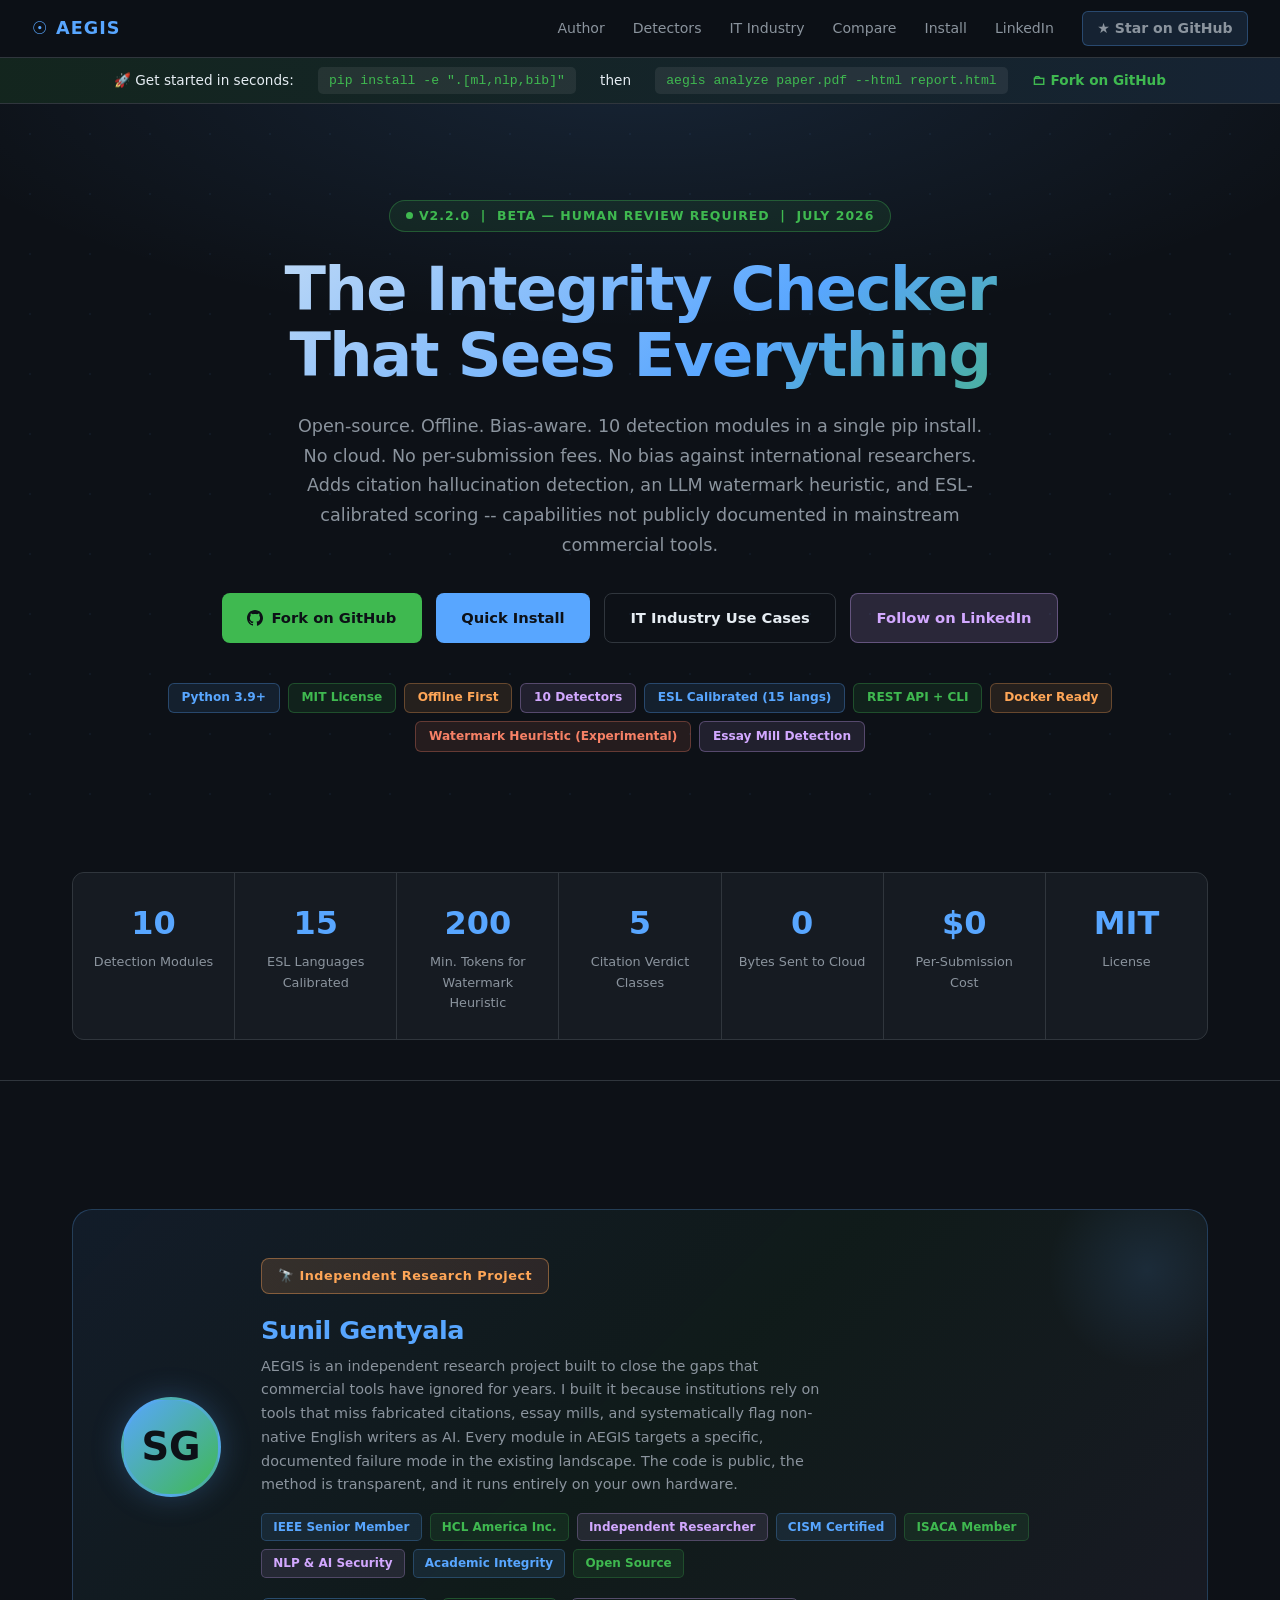
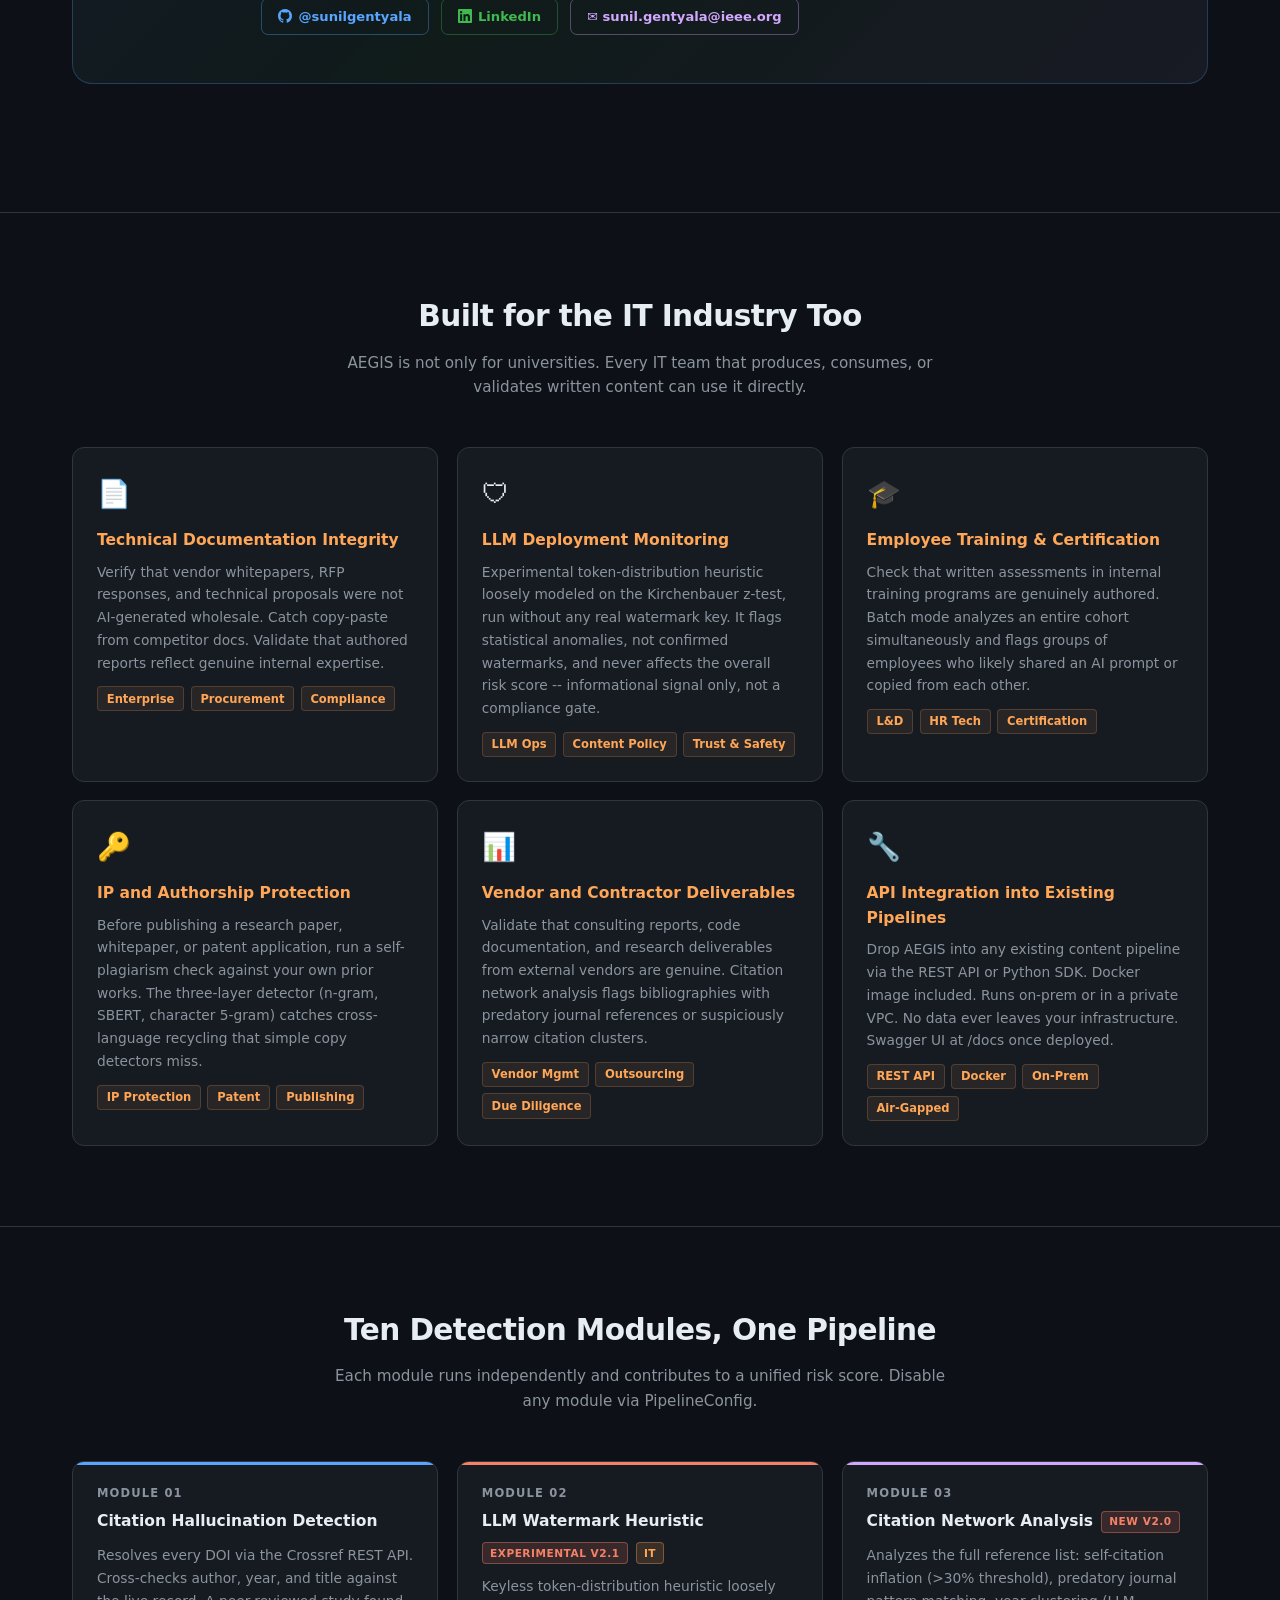
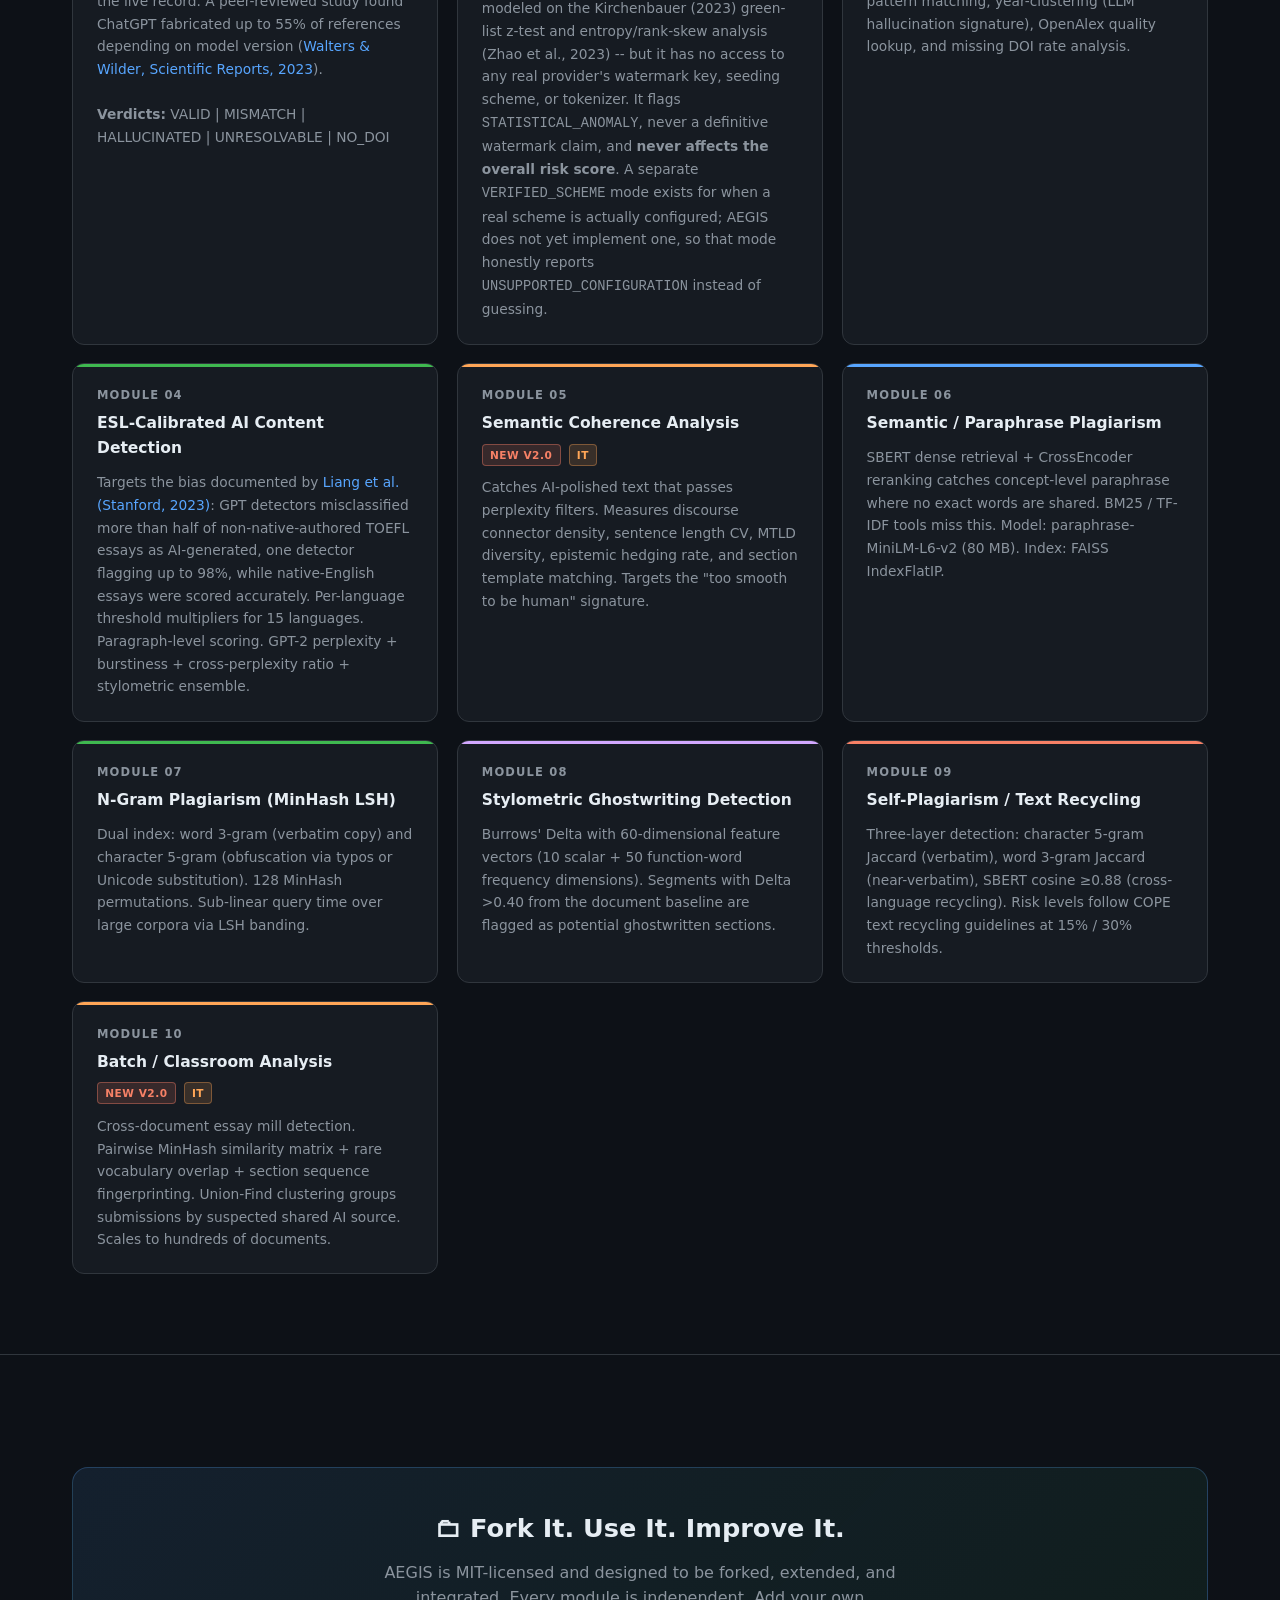
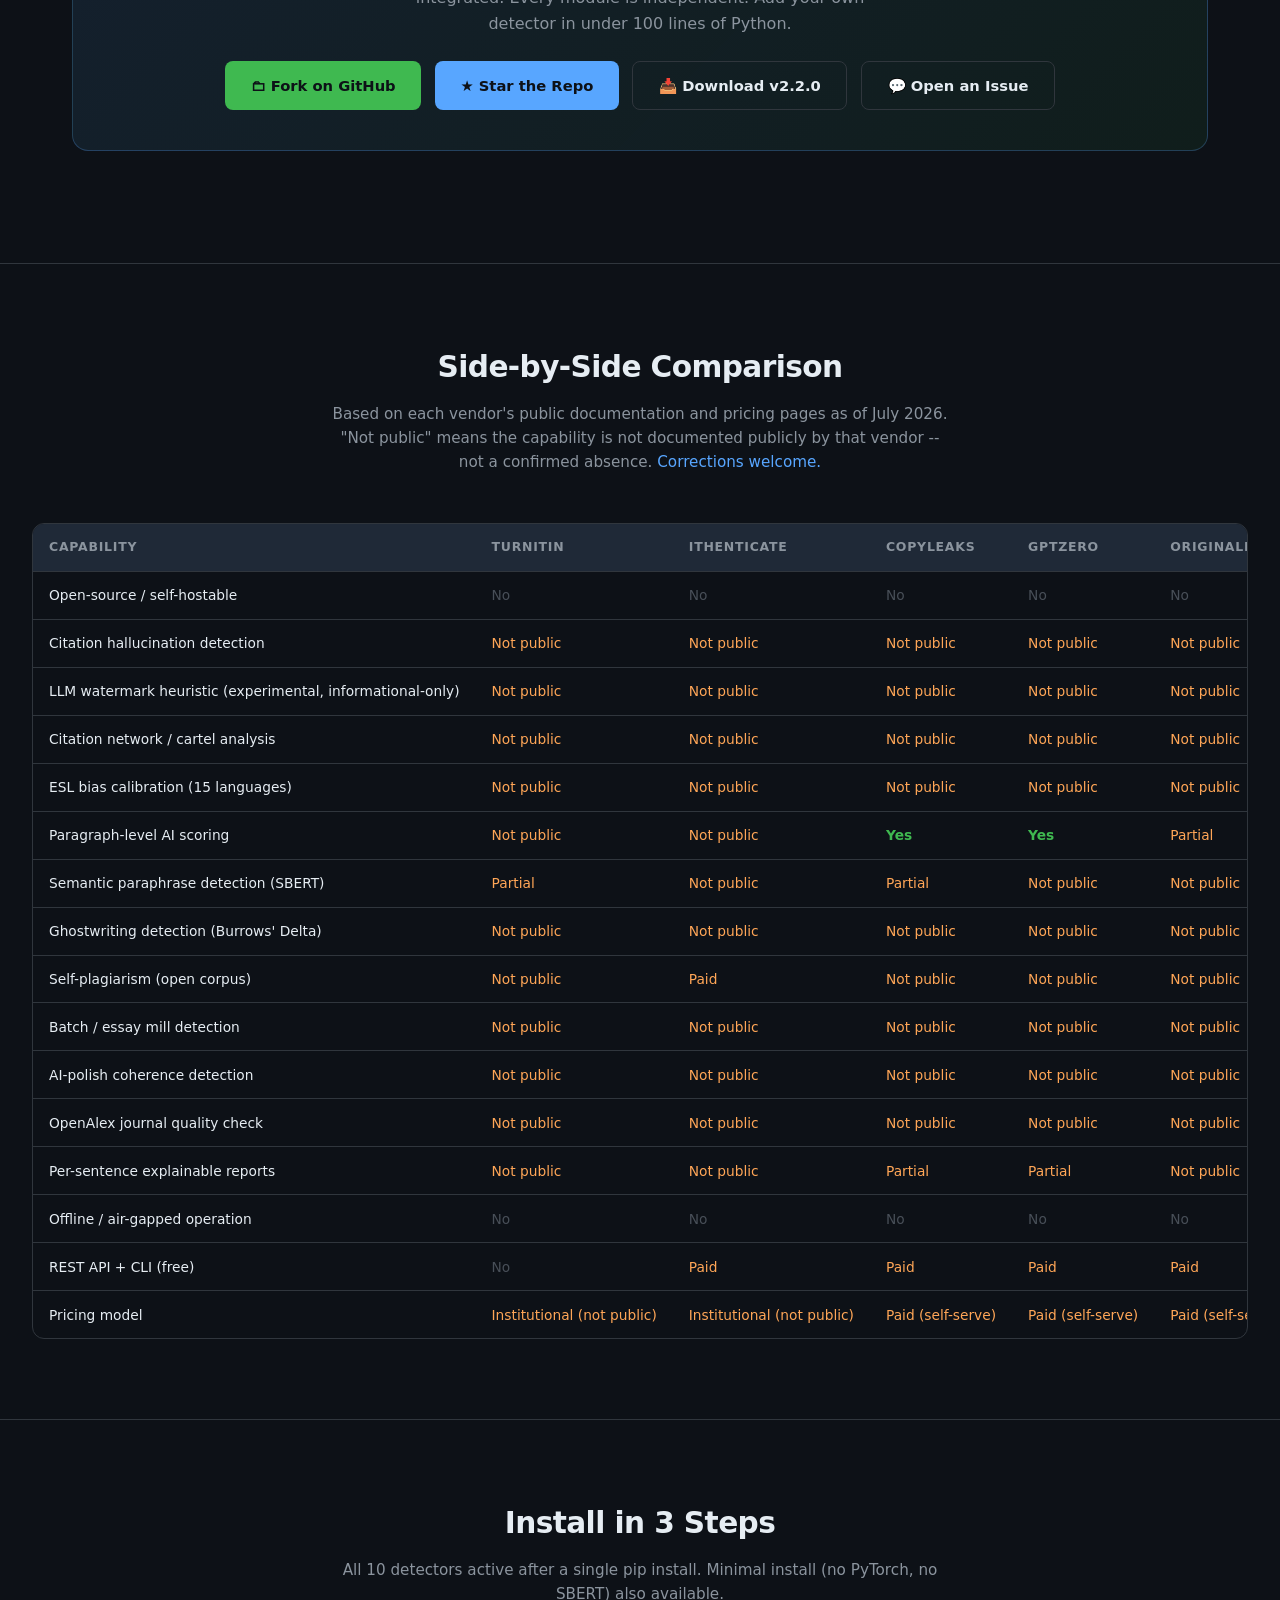
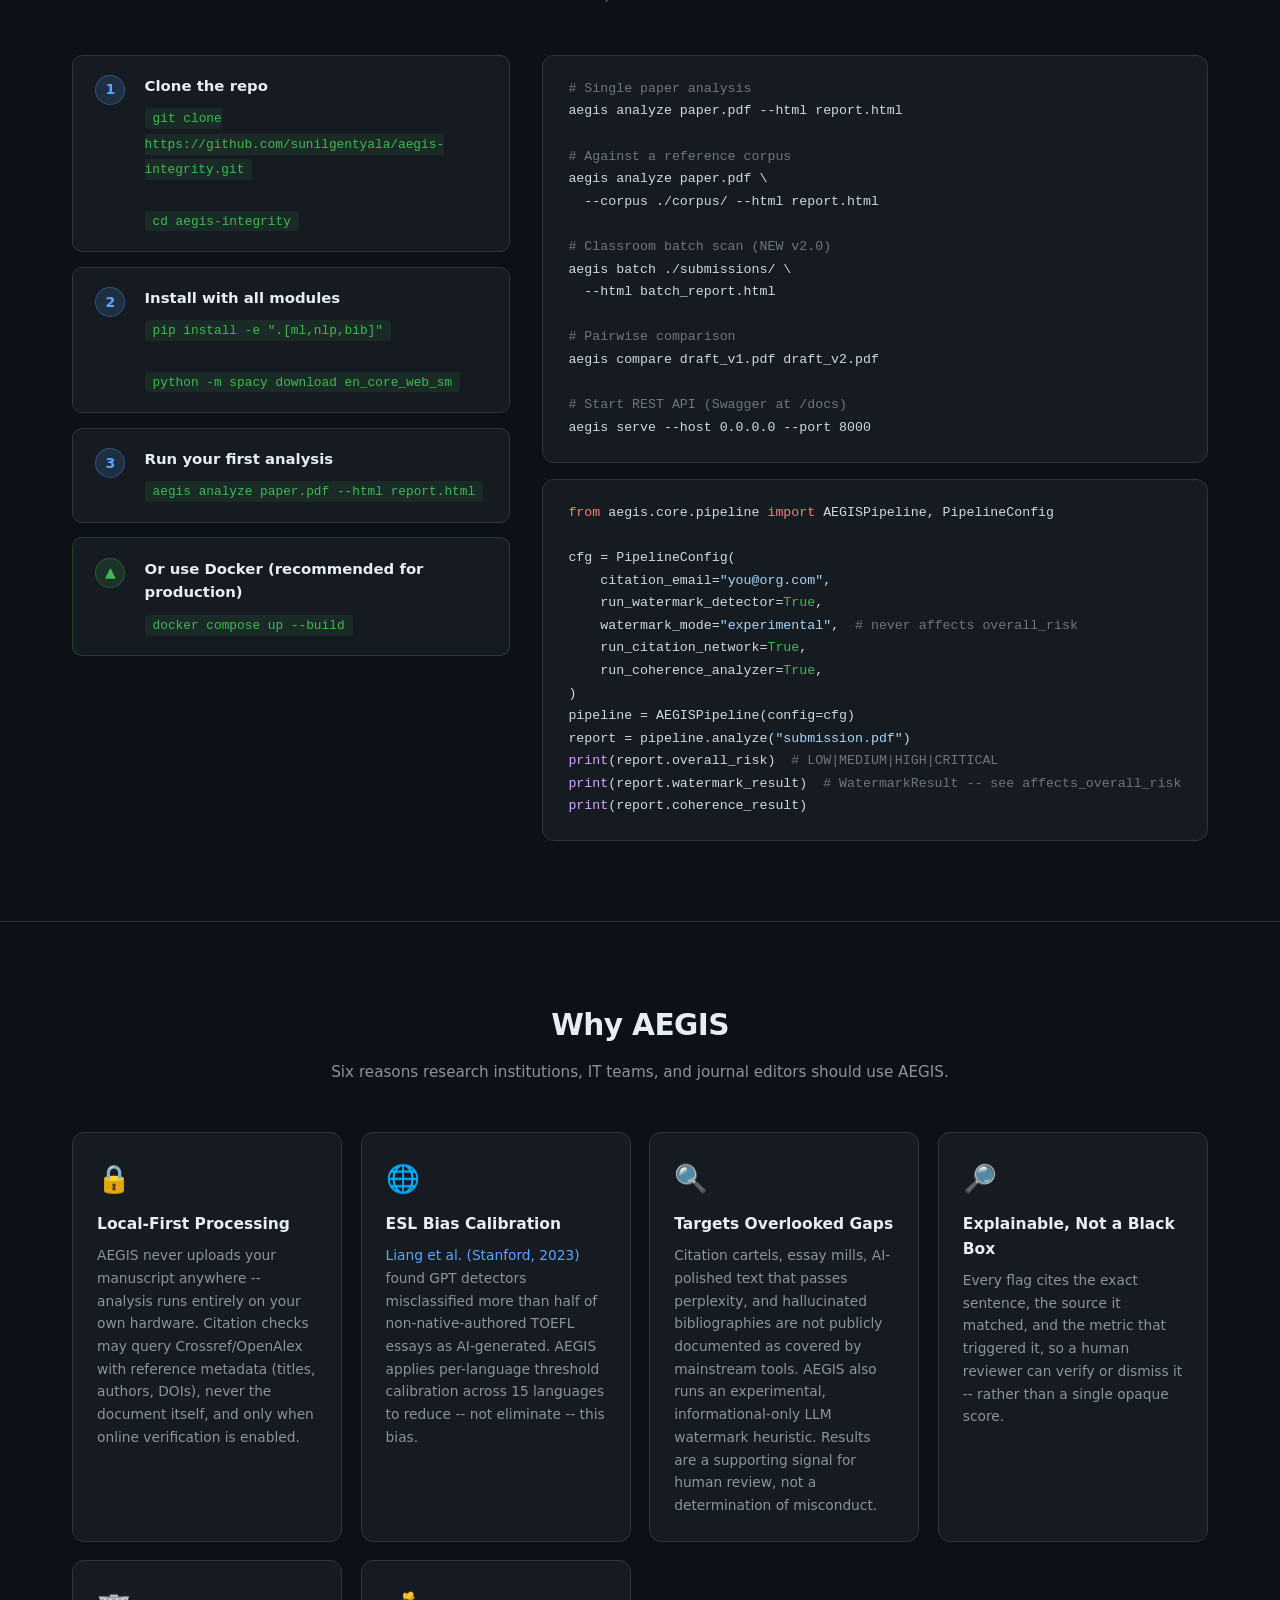
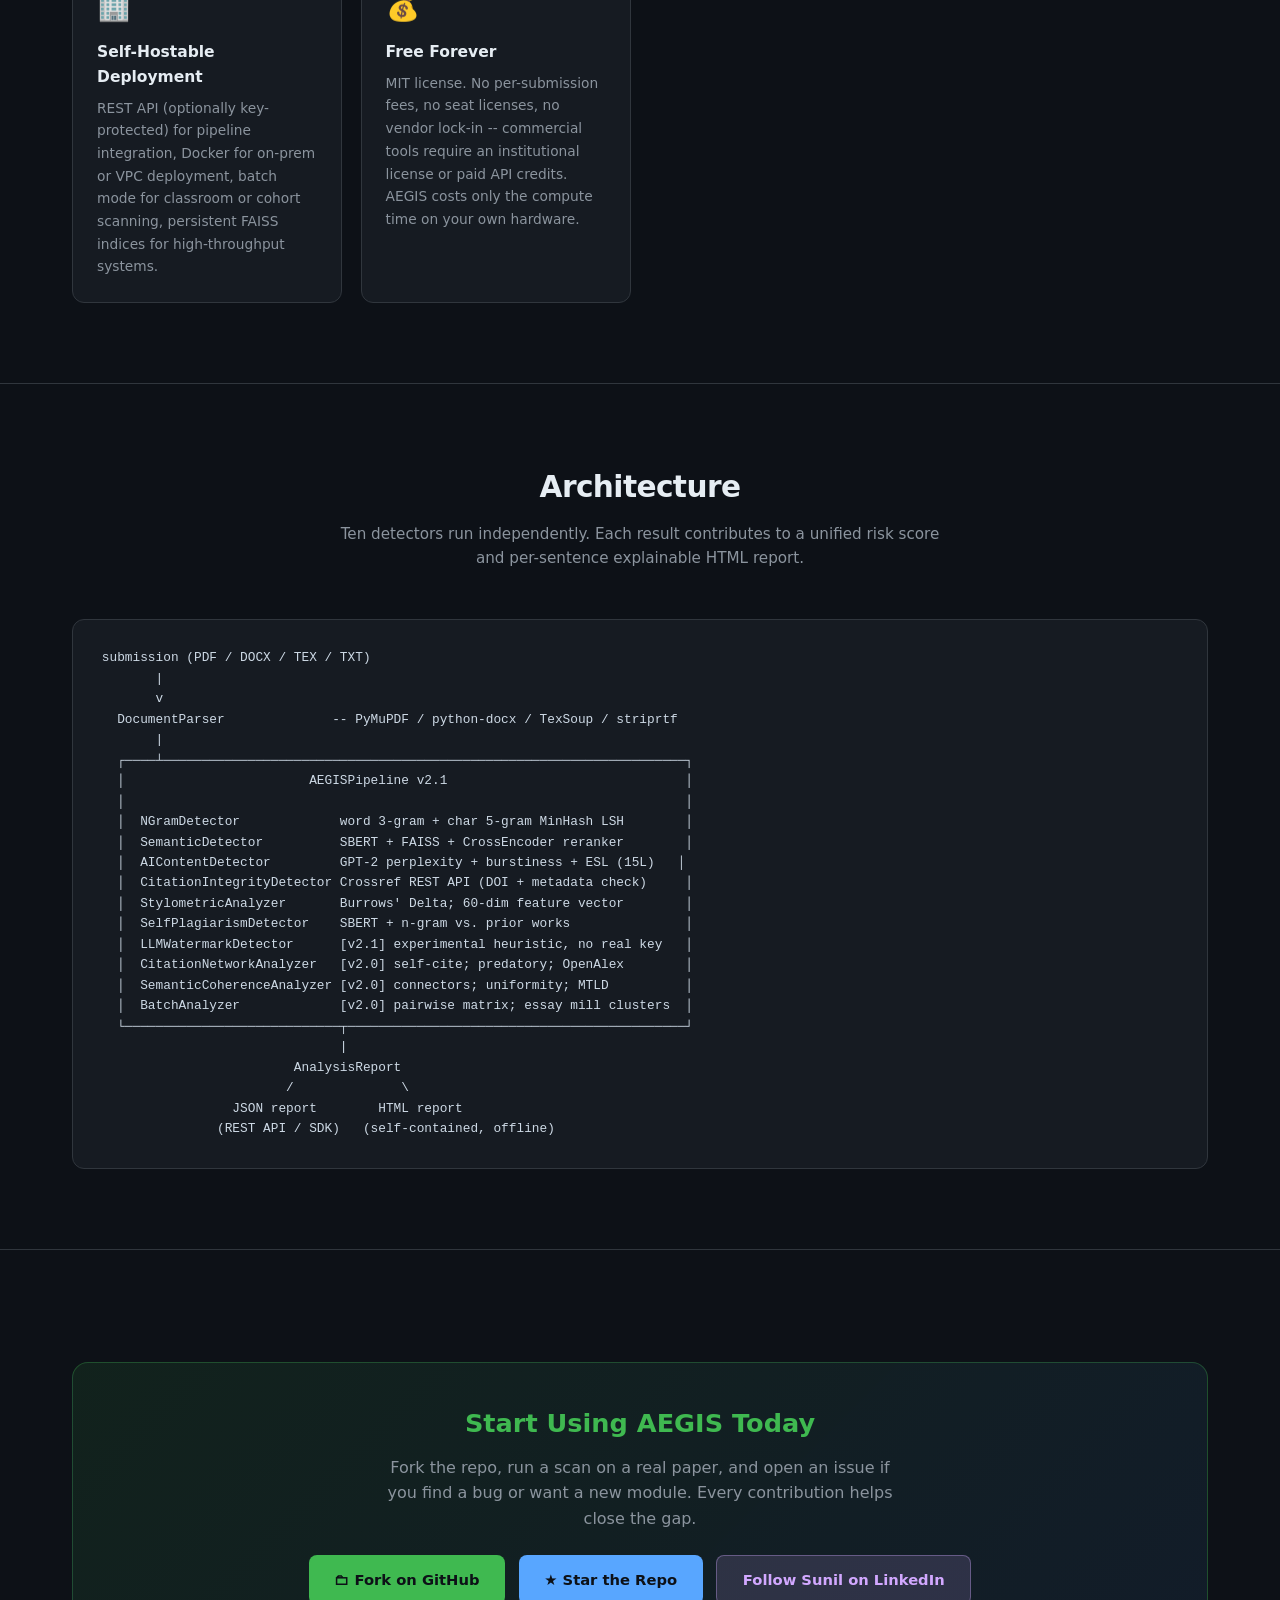
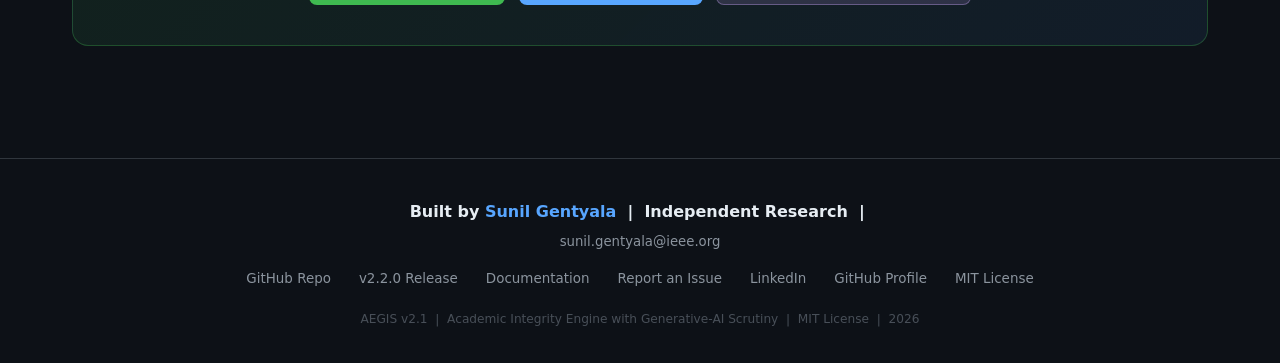
==== commit 3c9d9476: "Fix ESL calibration inversion, citation false-positives, corpus data loss, and API security gaps; bu" ====
--- a/docs/index.html
+++ b/docs/index.html
@@ -228,7 +228,7 @@
 
 <!-- HERO -->
 <div class="hero">
-  <div class="hero-badge"><span></span>v2.1.1 &nbsp;|&nbsp; Production Stable &nbsp;|&nbsp; July 2026</div>
+  <div class="hero-badge"><span></span>v2.2.0 &nbsp;|&nbsp; Beta &mdash; Human Review Required &nbsp;|&nbsp; July 2026</div>
   <h1>The Integrity Checker<br>That Sees Everything</h1>
   <p class="hero-sub">
     Open-source. Offline. Bias-aware. 10 detection modules in a single pip install.
@@ -367,7 +367,7 @@
 
 <!-- DETECTORS -->
 <div class="sec" id="detectors">
-  <div class="sec-title">Ten Modules. Zero Blind Spots.</div>
+  <div class="sec-title">Ten Detection Modules, One Pipeline</div>
   <p class="sec-sub">Each module runs independently and contributes to a unified risk score. Disable any module via PipelineConfig.</p>
   <div class="det-grid">
 
@@ -448,8 +448,8 @@
       <a href="https://github.com/sunilgentyala/aegis-integrity" target="_blank" class="btn btn-primary">
         &#9733; Star the Repo
       </a>
-      <a href="https://github.com/sunilgentyala/aegis-integrity/releases/tag/v2.1.1" target="_blank" class="btn btn-outline">
-        &#128229; Download v2.1.1
+      <a href="https://github.com/sunilgentyala/aegis-integrity/releases/tag/v2.2.0" target="_blank" class="btn btn-outline">
+        &#128229; Download v2.2.0
       </a>
       <a href="https://github.com/sunilgentyala/aegis-integrity/issues" target="_blank" class="btn btn-outline">
         &#128172; Open an Issue
@@ -591,28 +591,28 @@
   <div class="why-grid">
     <div class="why-card">
       <div class="why-icon">&#128274;</div>
-      <div class="why-title">Complete Privacy</div>
-      <div class="why-desc">Every competitor sends your manuscript to their cloud. AEGIS runs entirely on your hardware. For unpublished research, clinical data, or confidential documents, this is the only responsible choice.</div>
+      <div class="why-title">Local-First Processing</div>
+      <div class="why-desc">AEGIS never uploads your manuscript anywhere -- analysis runs entirely on your own hardware. Citation checks may query Crossref/OpenAlex with reference metadata (titles, authors, DOIs), never the document itself, and only when online verification is enabled.</div>
     </div>
     <div class="why-card">
       <div class="why-icon">&#127760;</div>
-      <div class="why-title">No ESL Bias</div>
-      <div class="why-desc"><a href="https://arxiv.org/abs/2304.02819" target="_blank" rel="noopener">Liang et al. (Stanford, 2023)</a> found GPT detectors misclassified more than half of non-native-authored TOEFL essays as AI-generated. AEGIS applies per-language calibration across 15 languages to reduce this bias.</div>
+      <div class="why-title">ESL Bias Calibration</div>
+      <div class="why-desc"><a href="https://arxiv.org/abs/2304.02819" target="_blank" rel="noopener">Liang et al. (Stanford, 2023)</a> found GPT detectors misclassified more than half of non-native-authored TOEFL essays as AI-generated. AEGIS applies per-language threshold calibration across 15 languages to reduce -- not eliminate -- this bias.</div>
     </div>
     <div class="why-card">
       <div class="why-icon">&#128269;</div>
-      <div class="why-title">Closes Every Gap</div>
-      <div class="why-desc">Citation cartels, essay mills, AI-polished text that passes perplexity, and hallucinated bibliographies are all invisible to every other tool. AEGIS also runs an experimental, informational-only LLM watermark heuristic no other open-source tool attempts.</div>
+      <div class="why-title">Targets Overlooked Gaps</div>
+      <div class="why-desc">Citation cartels, essay mills, AI-polished text that passes perplexity, and hallucinated bibliographies are not publicly documented as covered by mainstream tools. AEGIS also runs an experimental, informational-only LLM watermark heuristic. Results are a supporting signal for human review, not a determination of misconduct.</div>
     </div>
     <div class="why-card">
       <div class="why-icon">&#128270;</div>
-      <div class="why-title">Fully Explainable</div>
-      <div class="why-desc">No black-box scores. Every flag cites the exact sentence, the source it matched, and the metric that triggered it. Defensible in any integrity review or contract dispute.</div>
+      <div class="why-title">Explainable, Not a Black Box</div>
+      <div class="why-desc">Every flag cites the exact sentence, the source it matched, and the metric that triggered it, so a human reviewer can verify or dismiss it -- rather than a single opaque score.</div>
     </div>
     <div class="why-card">
       <div class="why-icon">&#127970;</div>
-      <div class="why-title">Enterprise-Ready</div>
-      <div class="why-desc">REST API for pipeline integration, Docker for on-prem or VPC deployment, batch mode for classroom or cohort scanning, persistent FAISS indices for high-throughput systems.</div>
+      <div class="why-title">Self-Hostable Deployment</div>
+      <div class="why-desc">REST API (optionally key-protected) for pipeline integration, Docker for on-prem or VPC deployment, batch mode for classroom or cohort scanning, persistent FAISS indices for high-throughput systems.</div>
     </div>
     <div class="why-card">
       <div class="why-icon">&#128176;</div>
@@ -679,7 +679,7 @@
   <div style="margin-top:.4rem;color:var(--muted);font-size:.83rem">sunil.gentyala@ieee.org</div>
   <div class="footer-links">
     <a href="https://github.com/sunilgentyala/aegis-integrity" target="_blank">GitHub Repo</a>
-    <a href="https://github.com/sunilgentyala/aegis-integrity/releases/tag/v2.1.1" target="_blank">v2.1.1 Release</a>
+    <a href="https://github.com/sunilgentyala/aegis-integrity/releases/tag/v2.2.0" target="_blank">v2.2.0 Release</a>
     <a href="https://github.com/sunilgentyala/aegis-integrity/blob/main/README.md" target="_blank">Documentation</a>
     <a href="https://github.com/sunilgentyala/aegis-integrity/issues" target="_blank">Report an Issue</a>
     <a href="https://www.linkedin.com/in/sunilgentyala" target="_blank">LinkedIn</a>
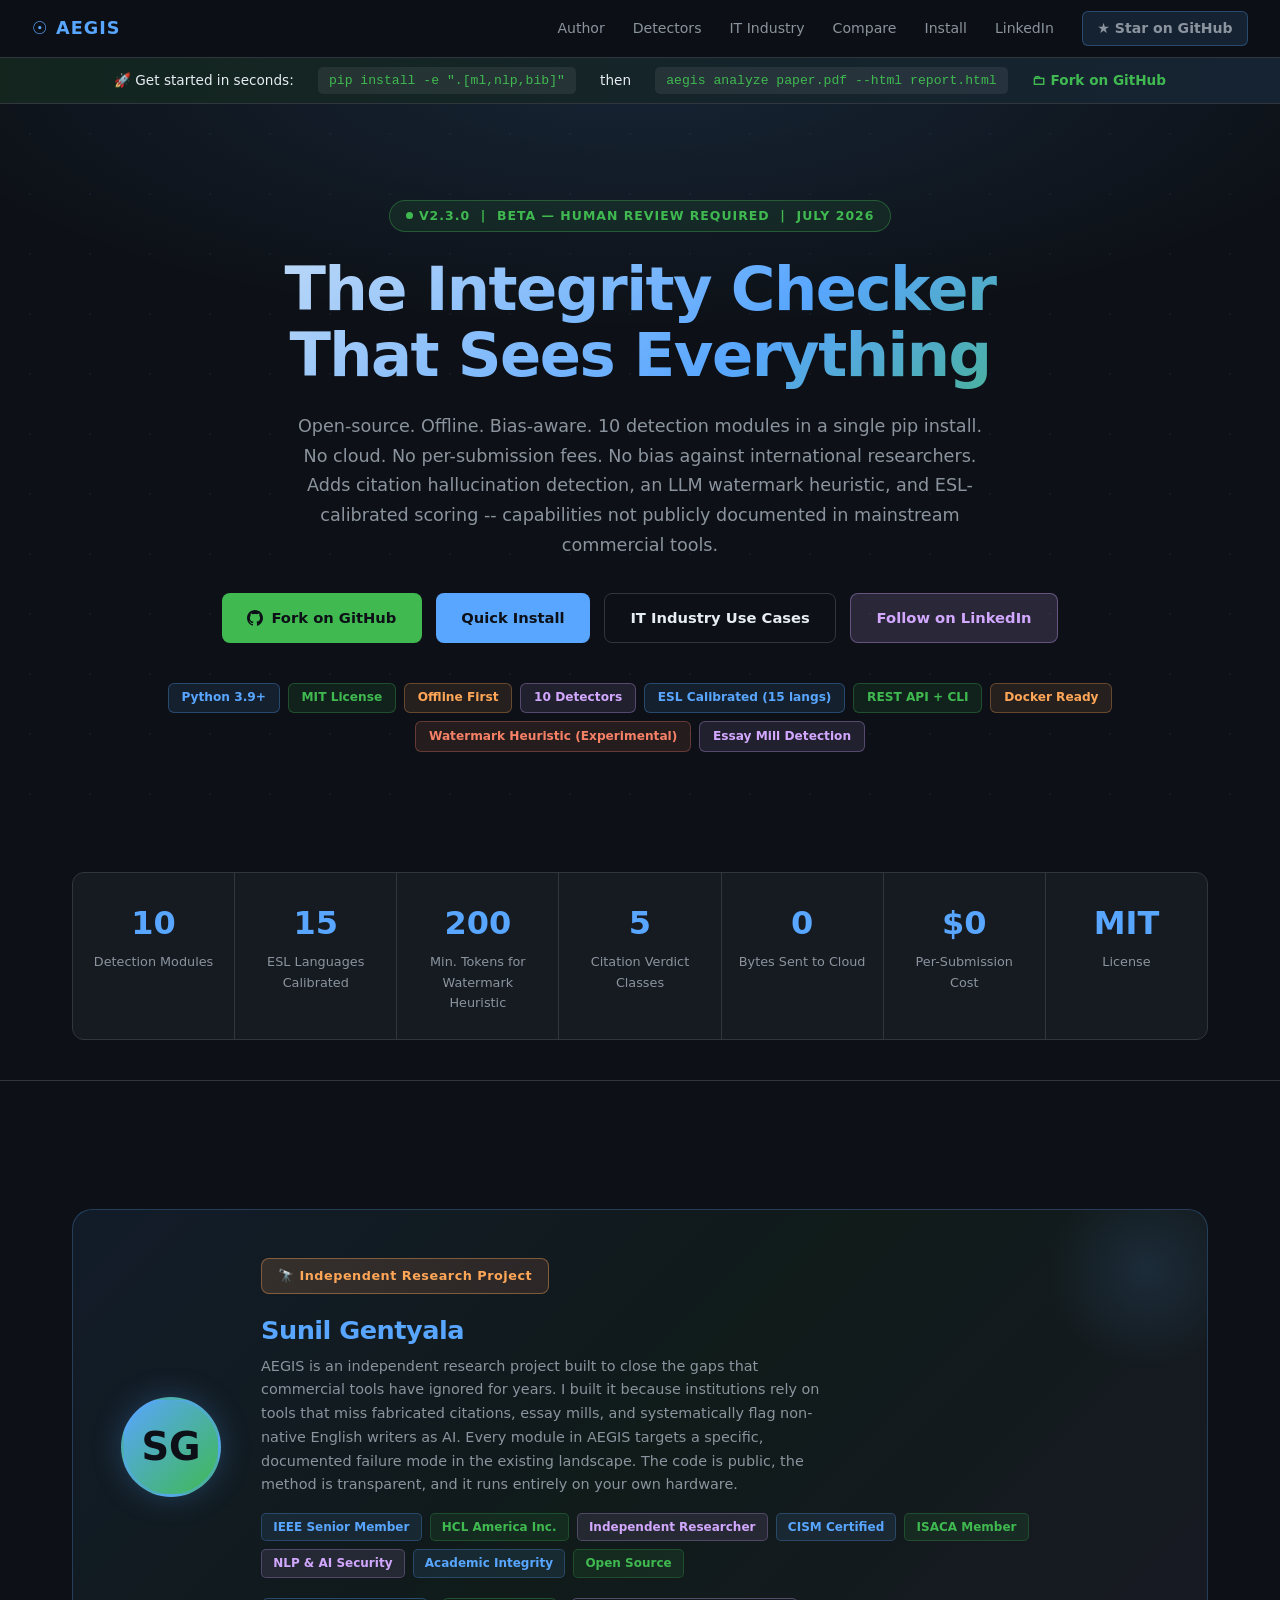
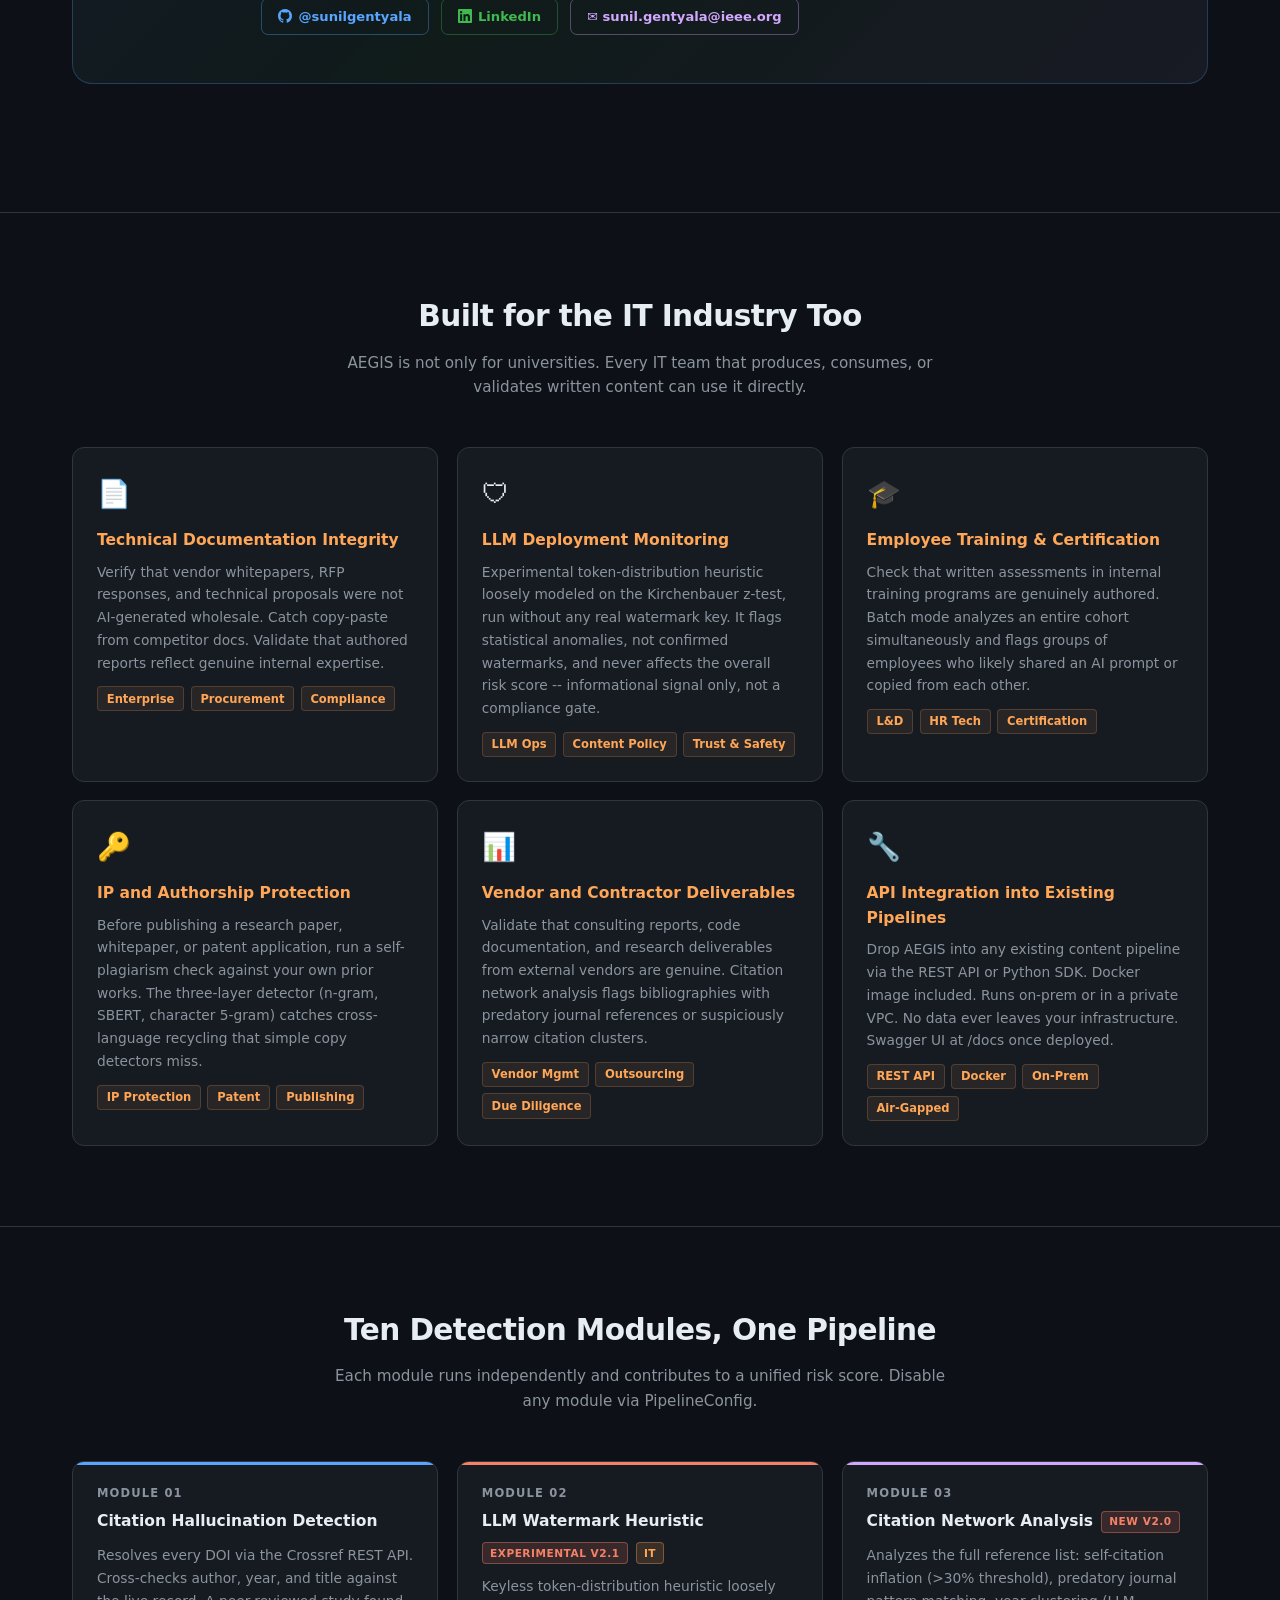
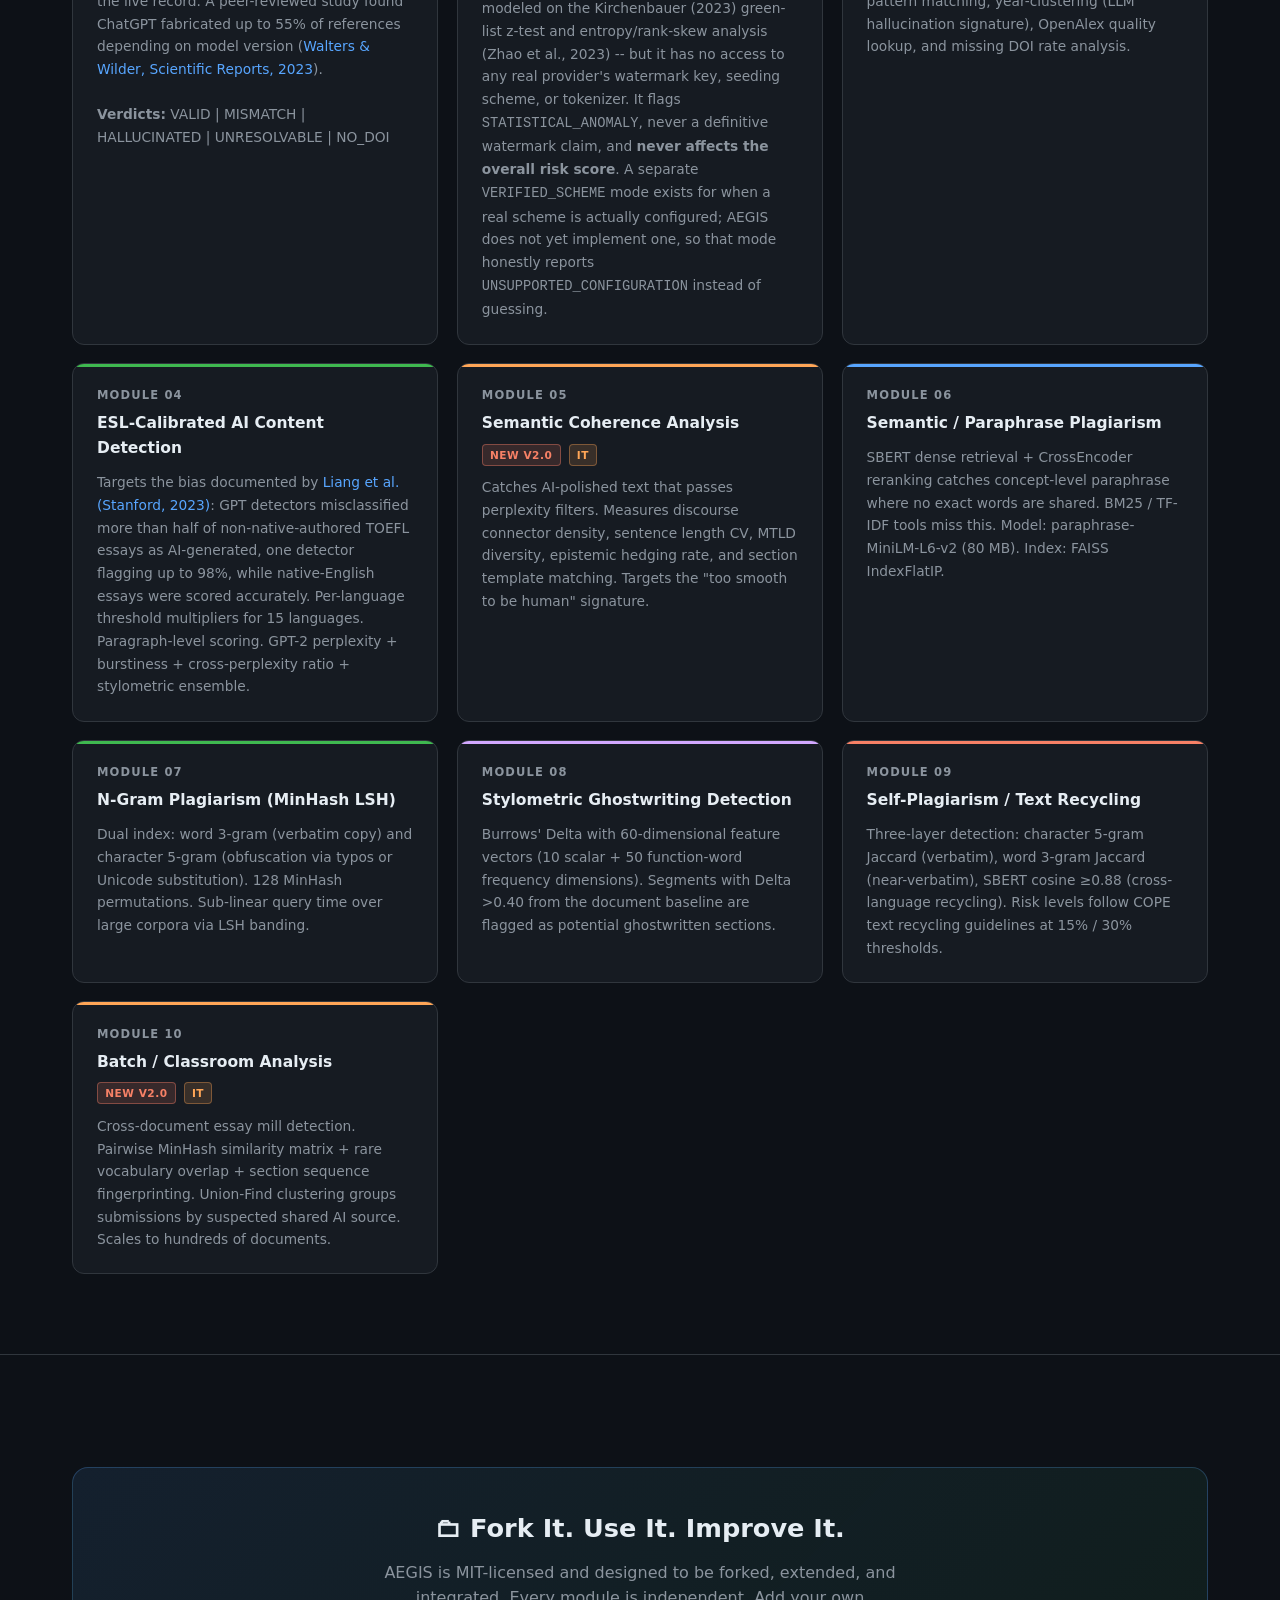
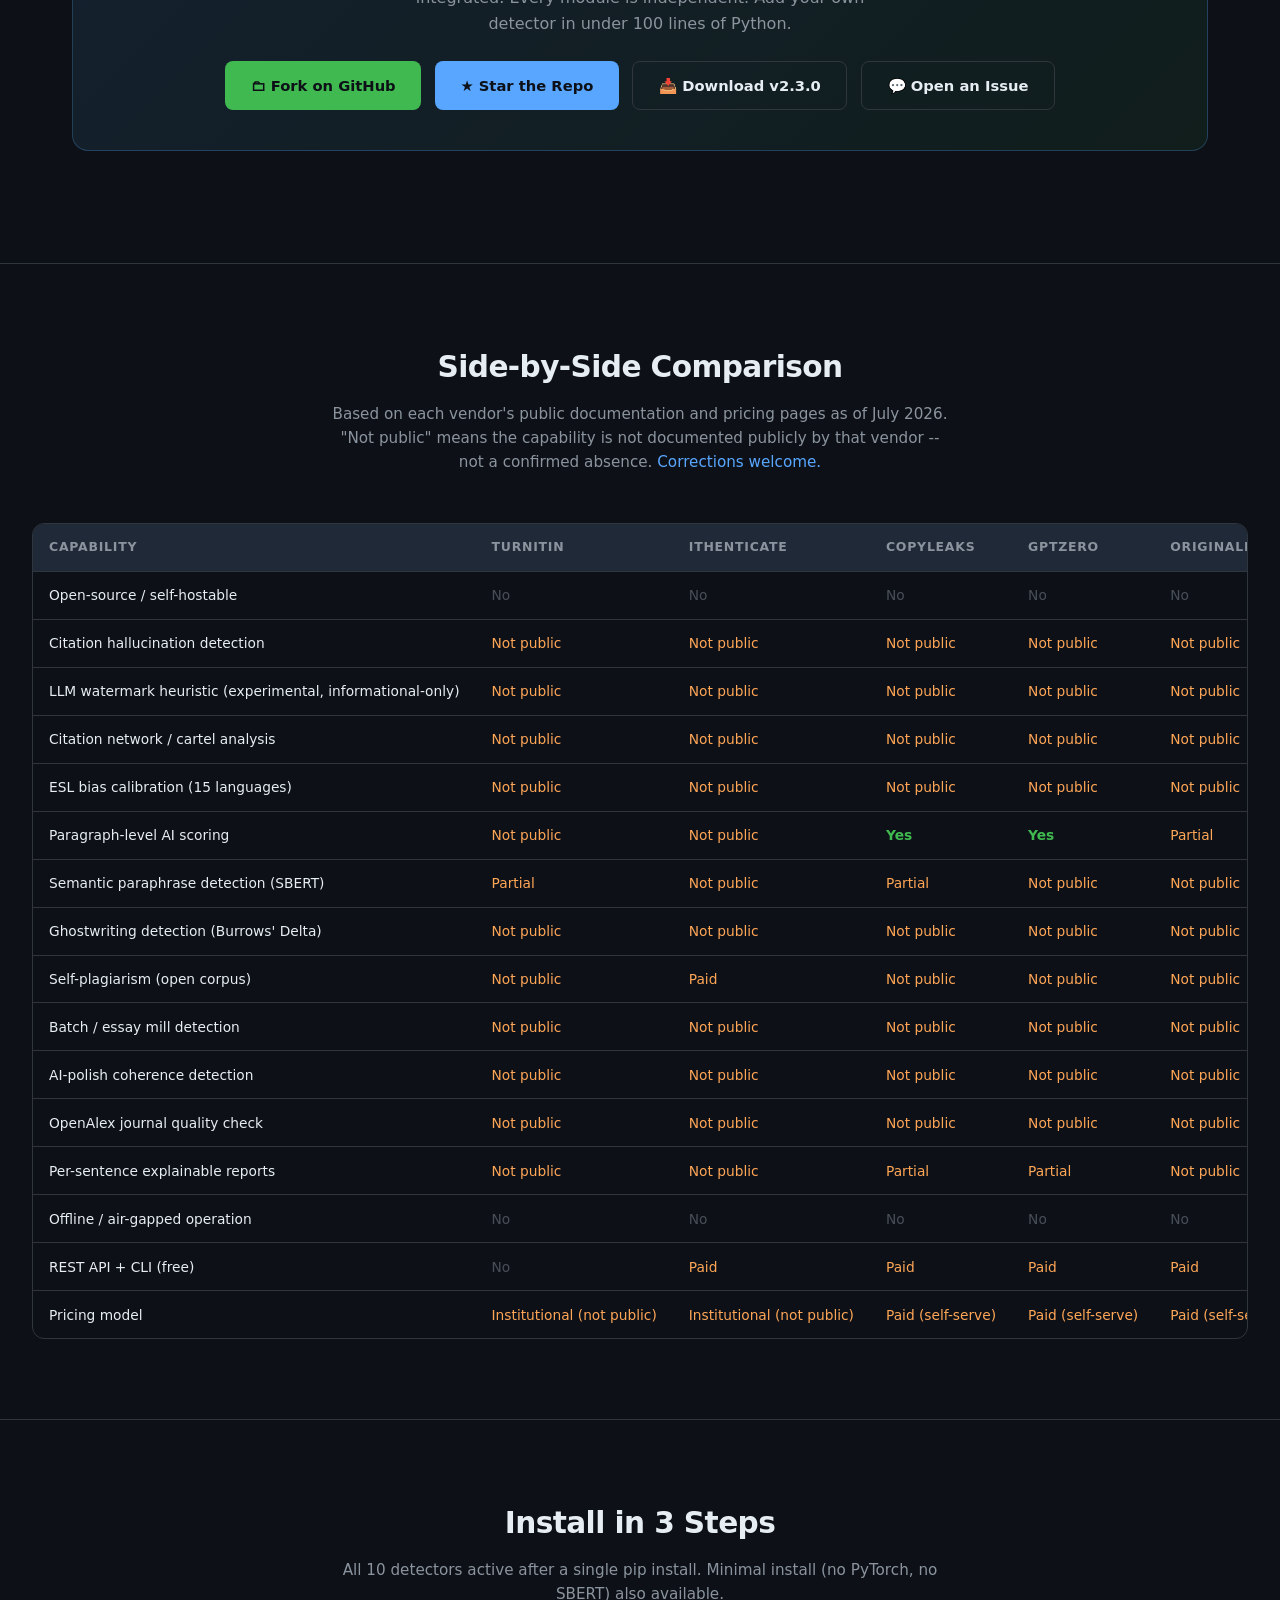
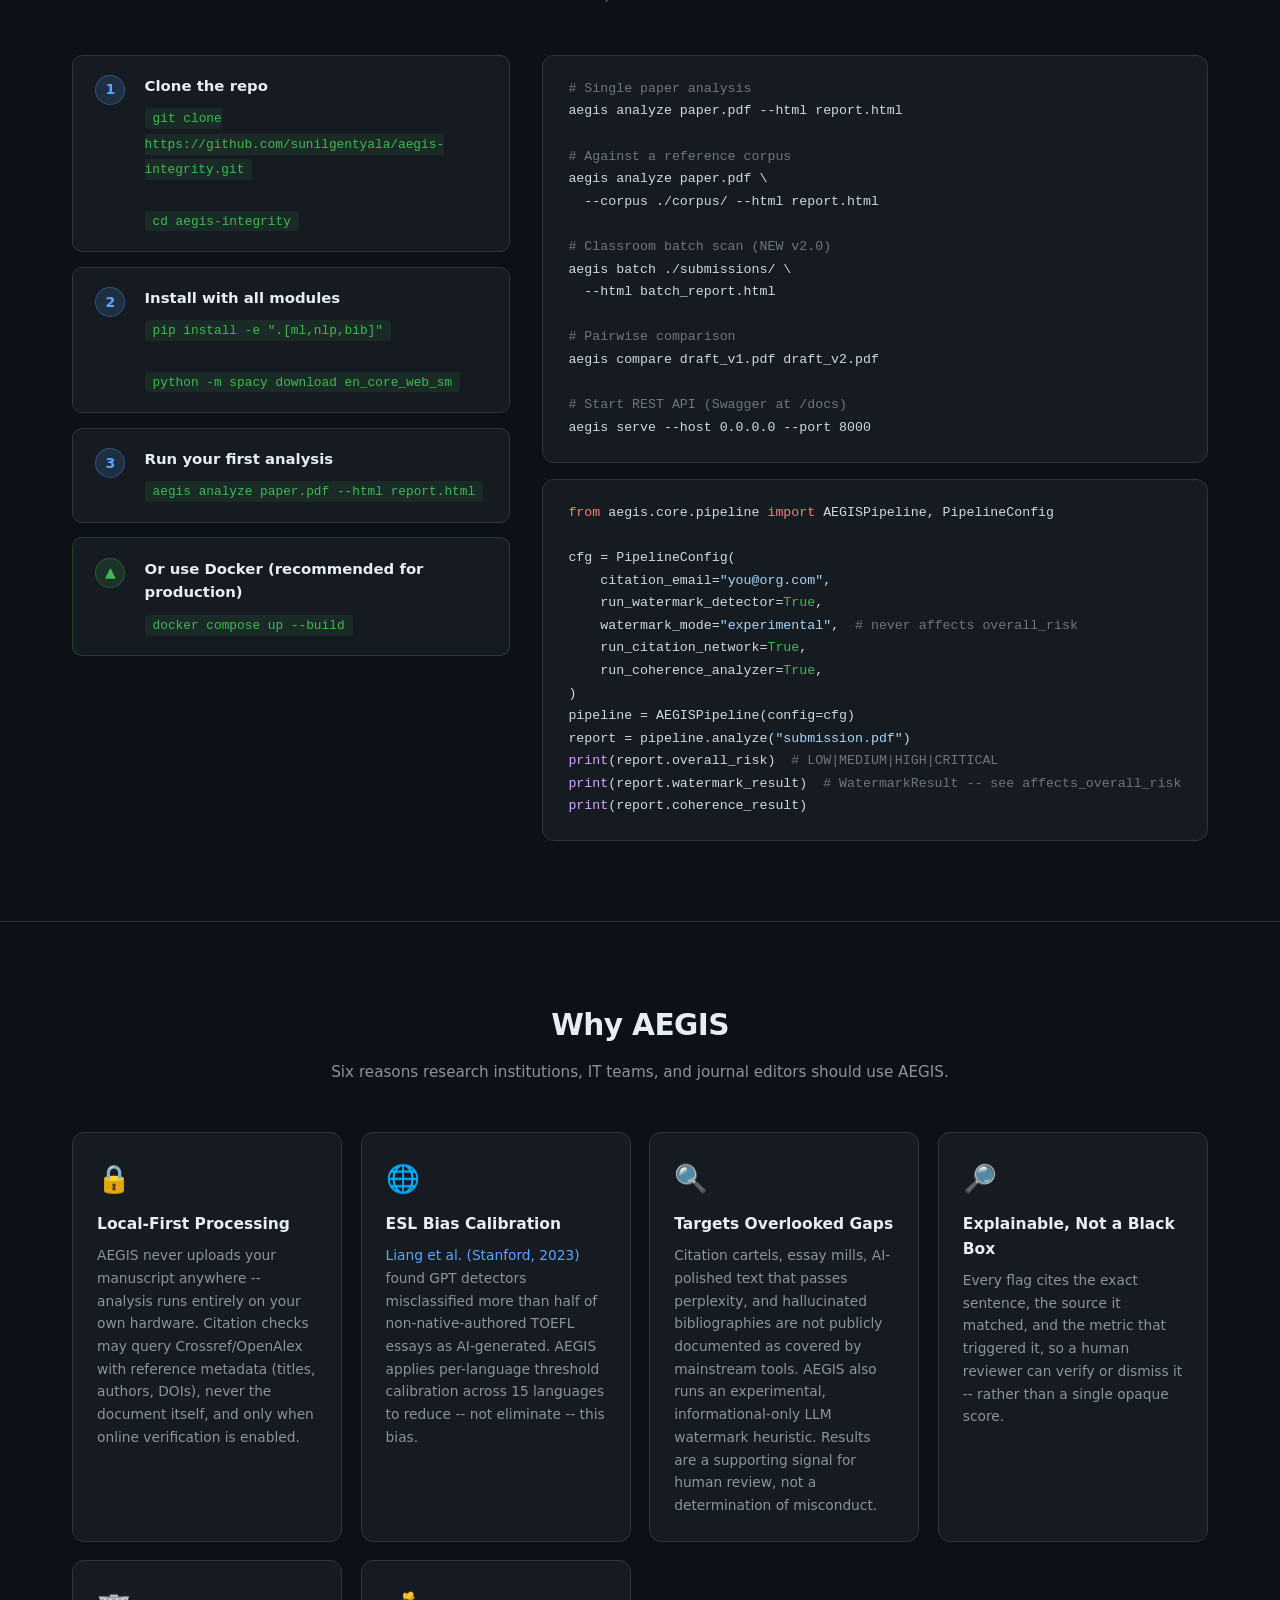
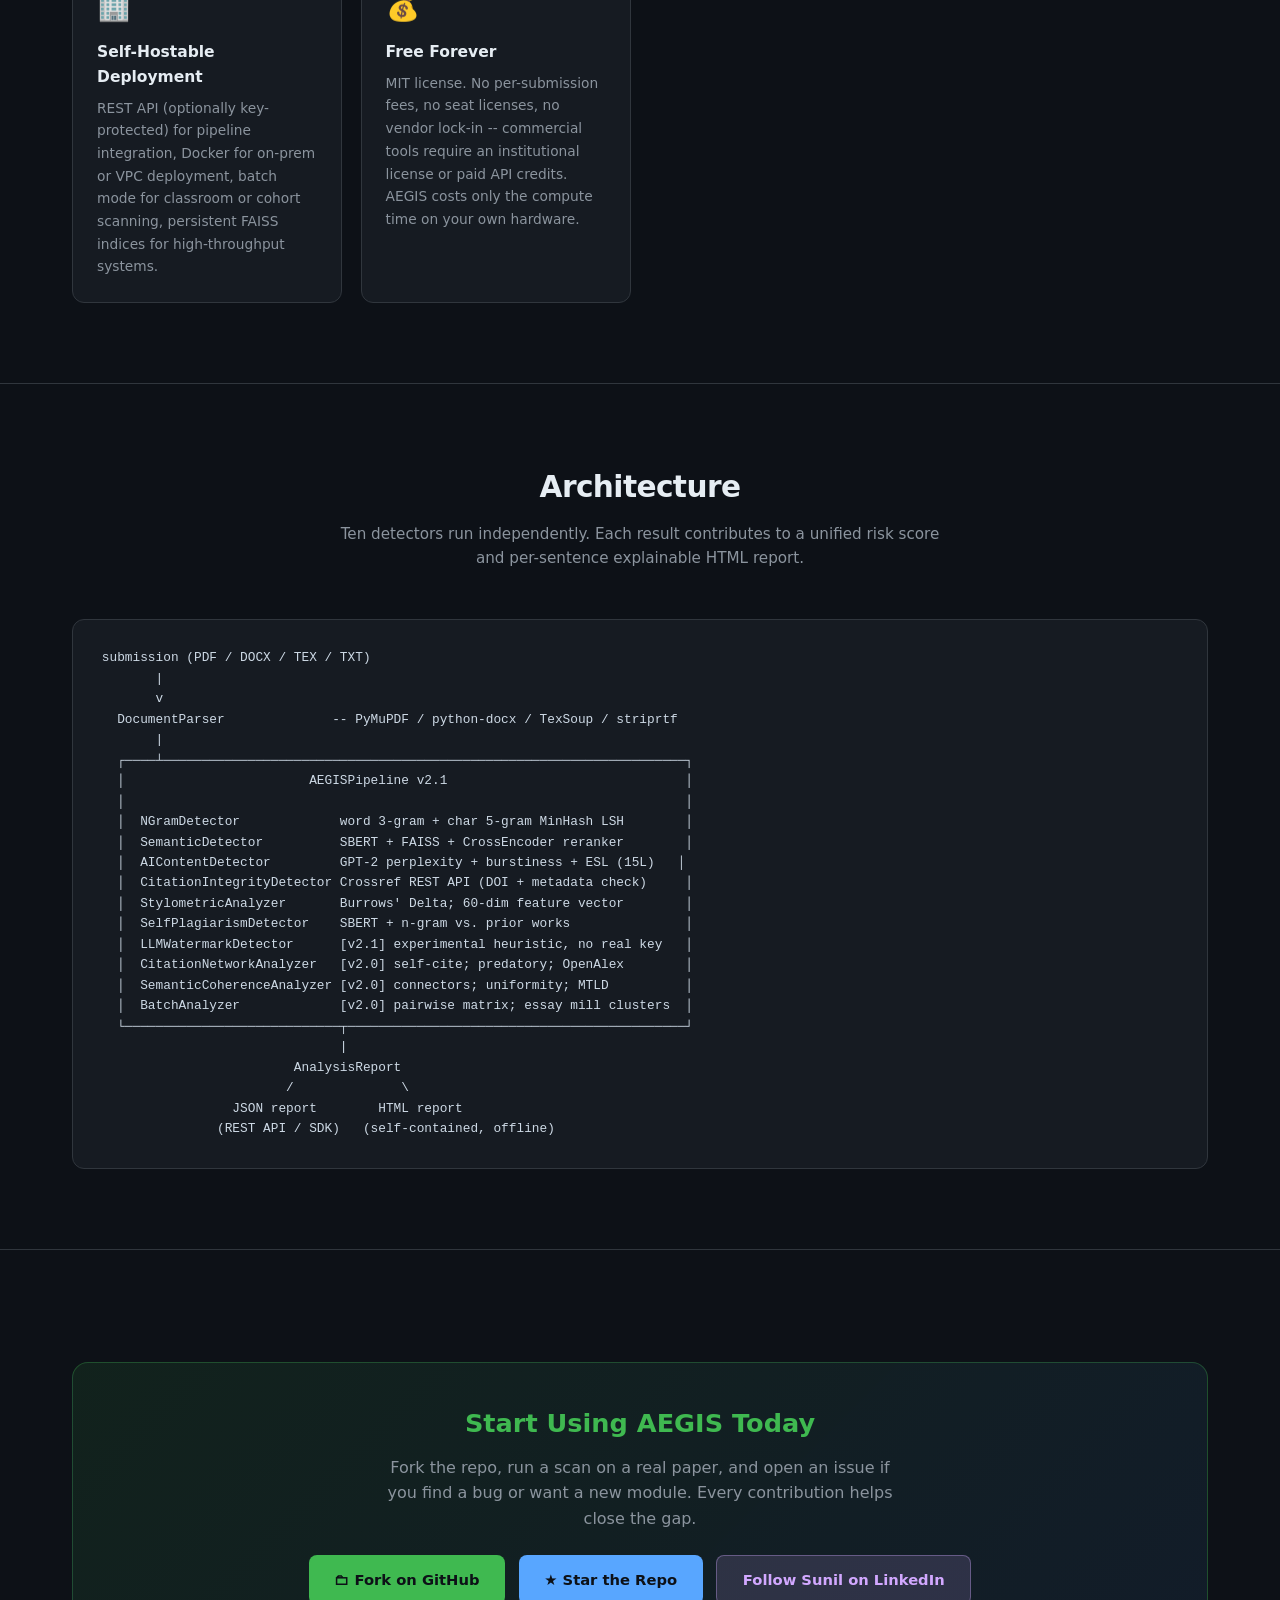
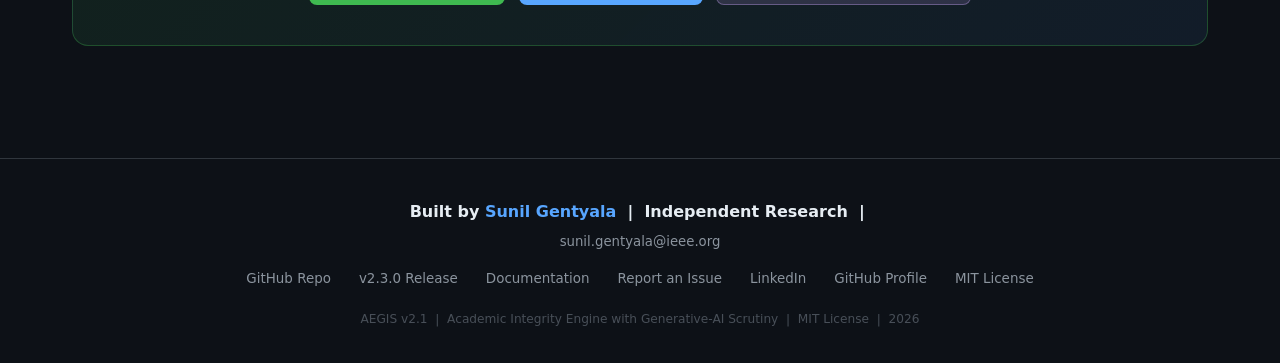
==== commit 55641115: "Fix DOCX paragraph collapse, false-CRITICAL citation risk scoring, and title-extraction bugs; add Da" ====
--- a/docs/index.html
+++ b/docs/index.html
@@ -228,7 +228,7 @@
 
 <!-- HERO -->
 <div class="hero">
-  <div class="hero-badge"><span></span>v2.2.0 &nbsp;|&nbsp; Beta &mdash; Human Review Required &nbsp;|&nbsp; July 2026</div>
+  <div class="hero-badge"><span></span>v2.3.0 &nbsp;|&nbsp; Beta &mdash; Human Review Required &nbsp;|&nbsp; July 2026</div>
   <h1>The Integrity Checker<br>That Sees Everything</h1>
   <p class="hero-sub">
     Open-source. Offline. Bias-aware. 10 detection modules in a single pip install.
@@ -448,8 +448,8 @@
       <a href="https://github.com/sunilgentyala/aegis-integrity" target="_blank" class="btn btn-primary">
         &#9733; Star the Repo
       </a>
-      <a href="https://github.com/sunilgentyala/aegis-integrity/releases/tag/v2.2.0" target="_blank" class="btn btn-outline">
-        &#128229; Download v2.2.0
+      <a href="https://github.com/sunilgentyala/aegis-integrity/releases/tag/v2.3.0" target="_blank" class="btn btn-outline">
+        &#128229; Download v2.3.0
       </a>
       <a href="https://github.com/sunilgentyala/aegis-integrity/issues" target="_blank" class="btn btn-outline">
         &#128172; Open an Issue
@@ -679,7 +679,7 @@
   <div style="margin-top:.4rem;color:var(--muted);font-size:.83rem">sunil.gentyala@ieee.org</div>
   <div class="footer-links">
     <a href="https://github.com/sunilgentyala/aegis-integrity" target="_blank">GitHub Repo</a>
-    <a href="https://github.com/sunilgentyala/aegis-integrity/releases/tag/v2.2.0" target="_blank">v2.2.0 Release</a>
+    <a href="https://github.com/sunilgentyala/aegis-integrity/releases/tag/v2.3.0" target="_blank">v2.3.0 Release</a>
     <a href="https://github.com/sunilgentyala/aegis-integrity/blob/main/README.md" target="_blank">Documentation</a>
     <a href="https://github.com/sunilgentyala/aegis-integrity/issues" target="_blank">Report an Issue</a>
     <a href="https://www.linkedin.com/in/sunilgentyala" target="_blank">LinkedIn</a>
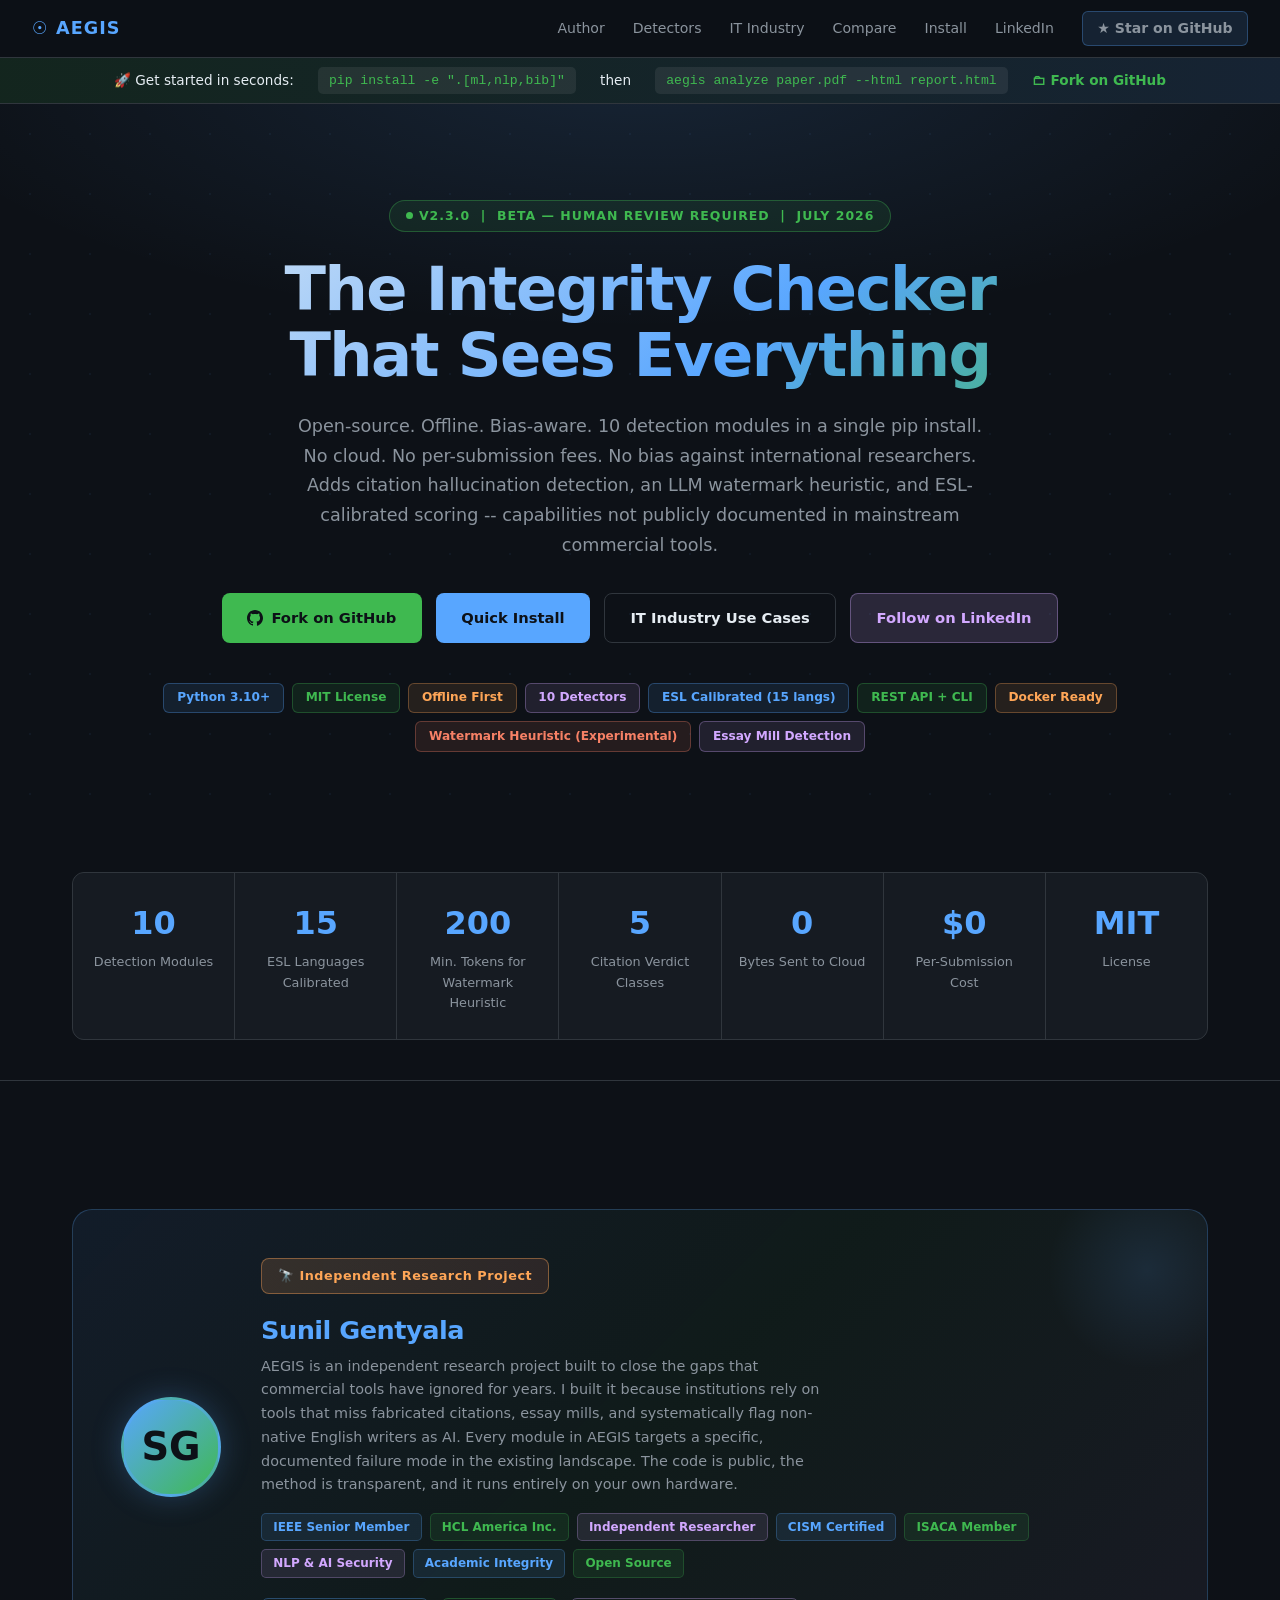
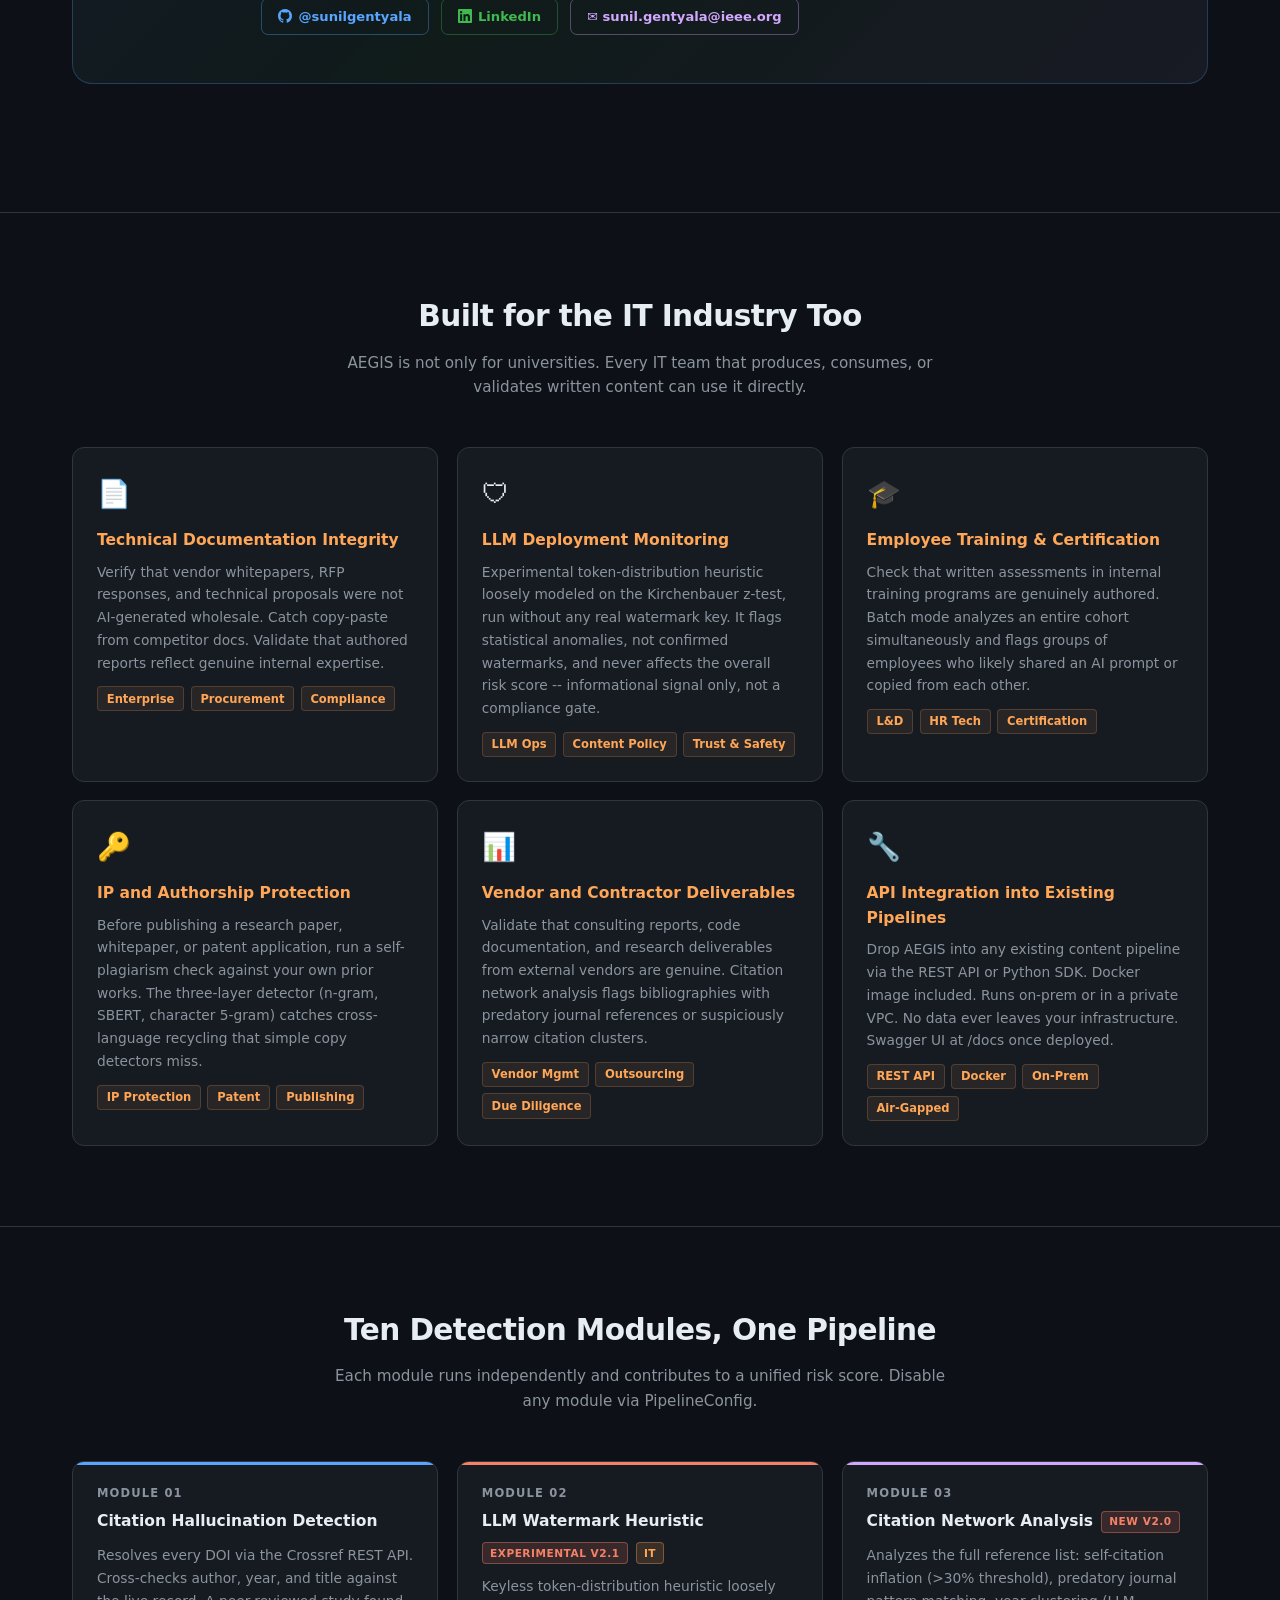
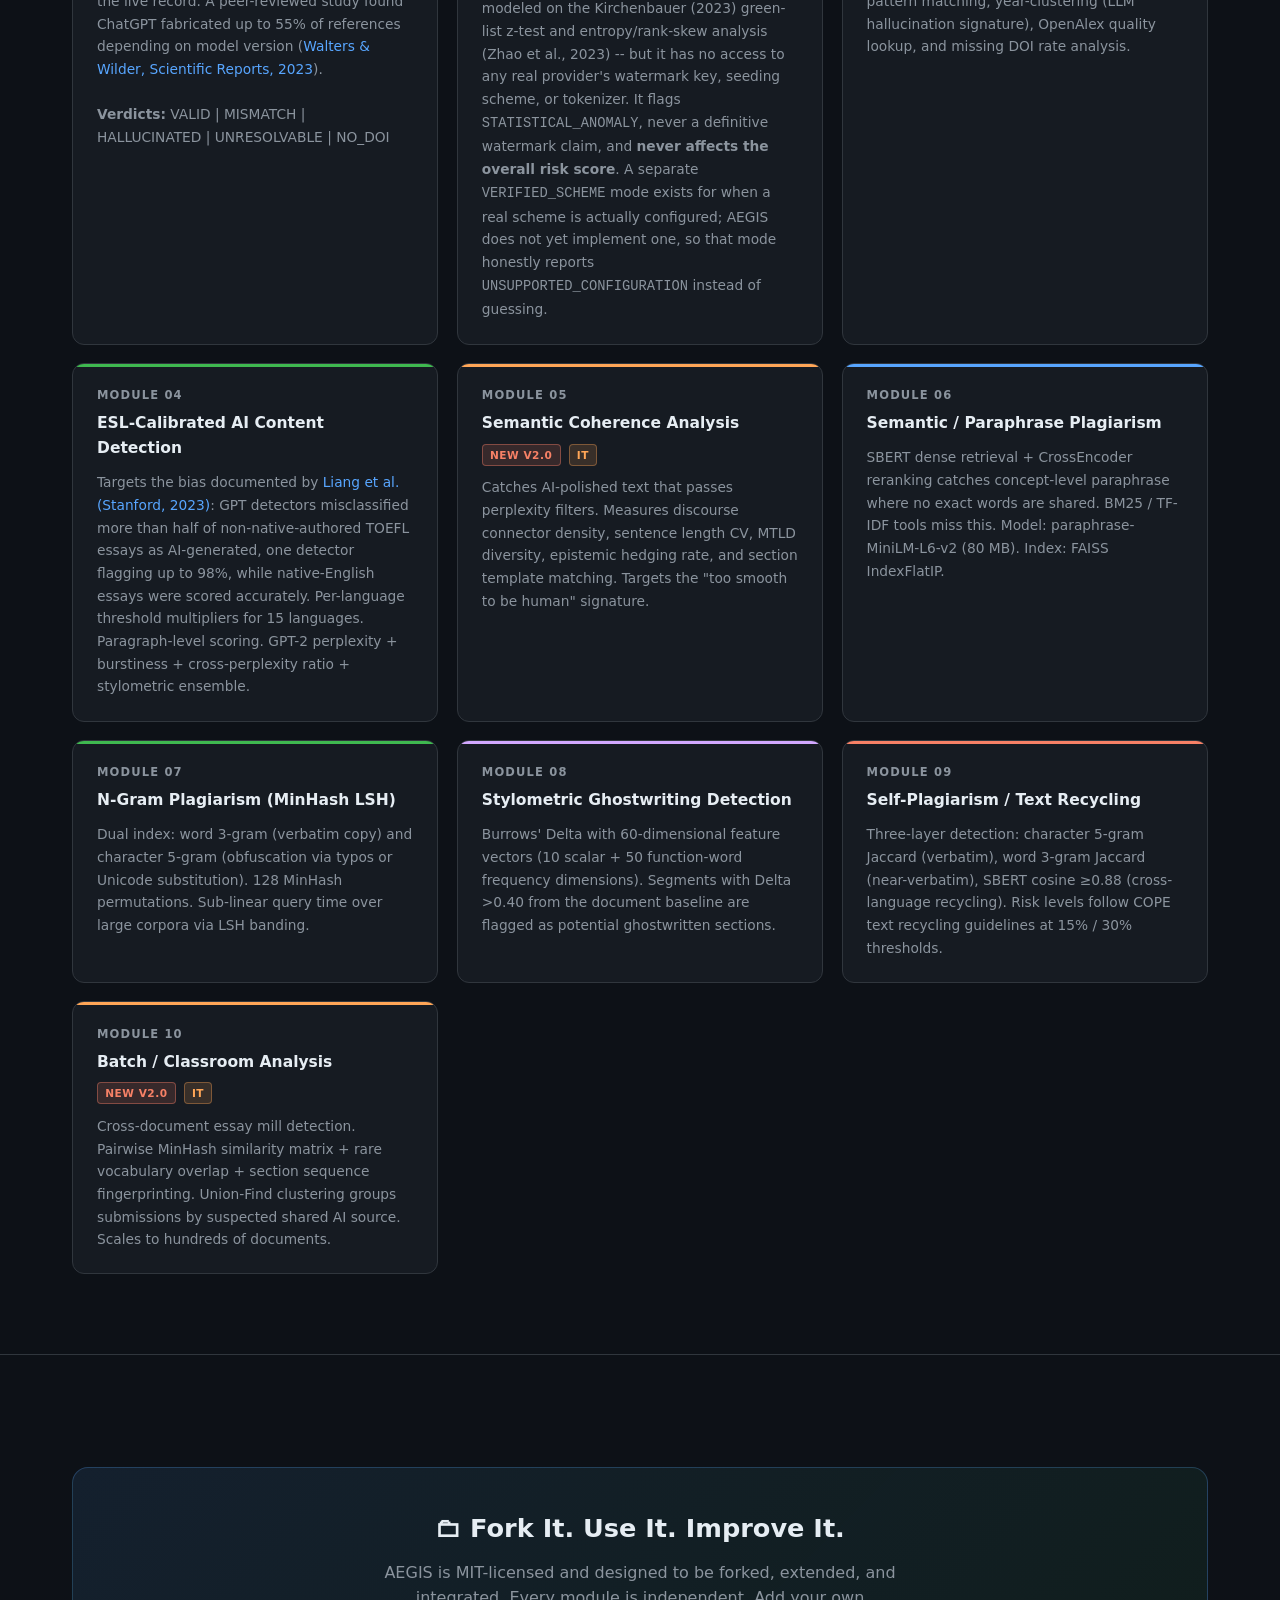
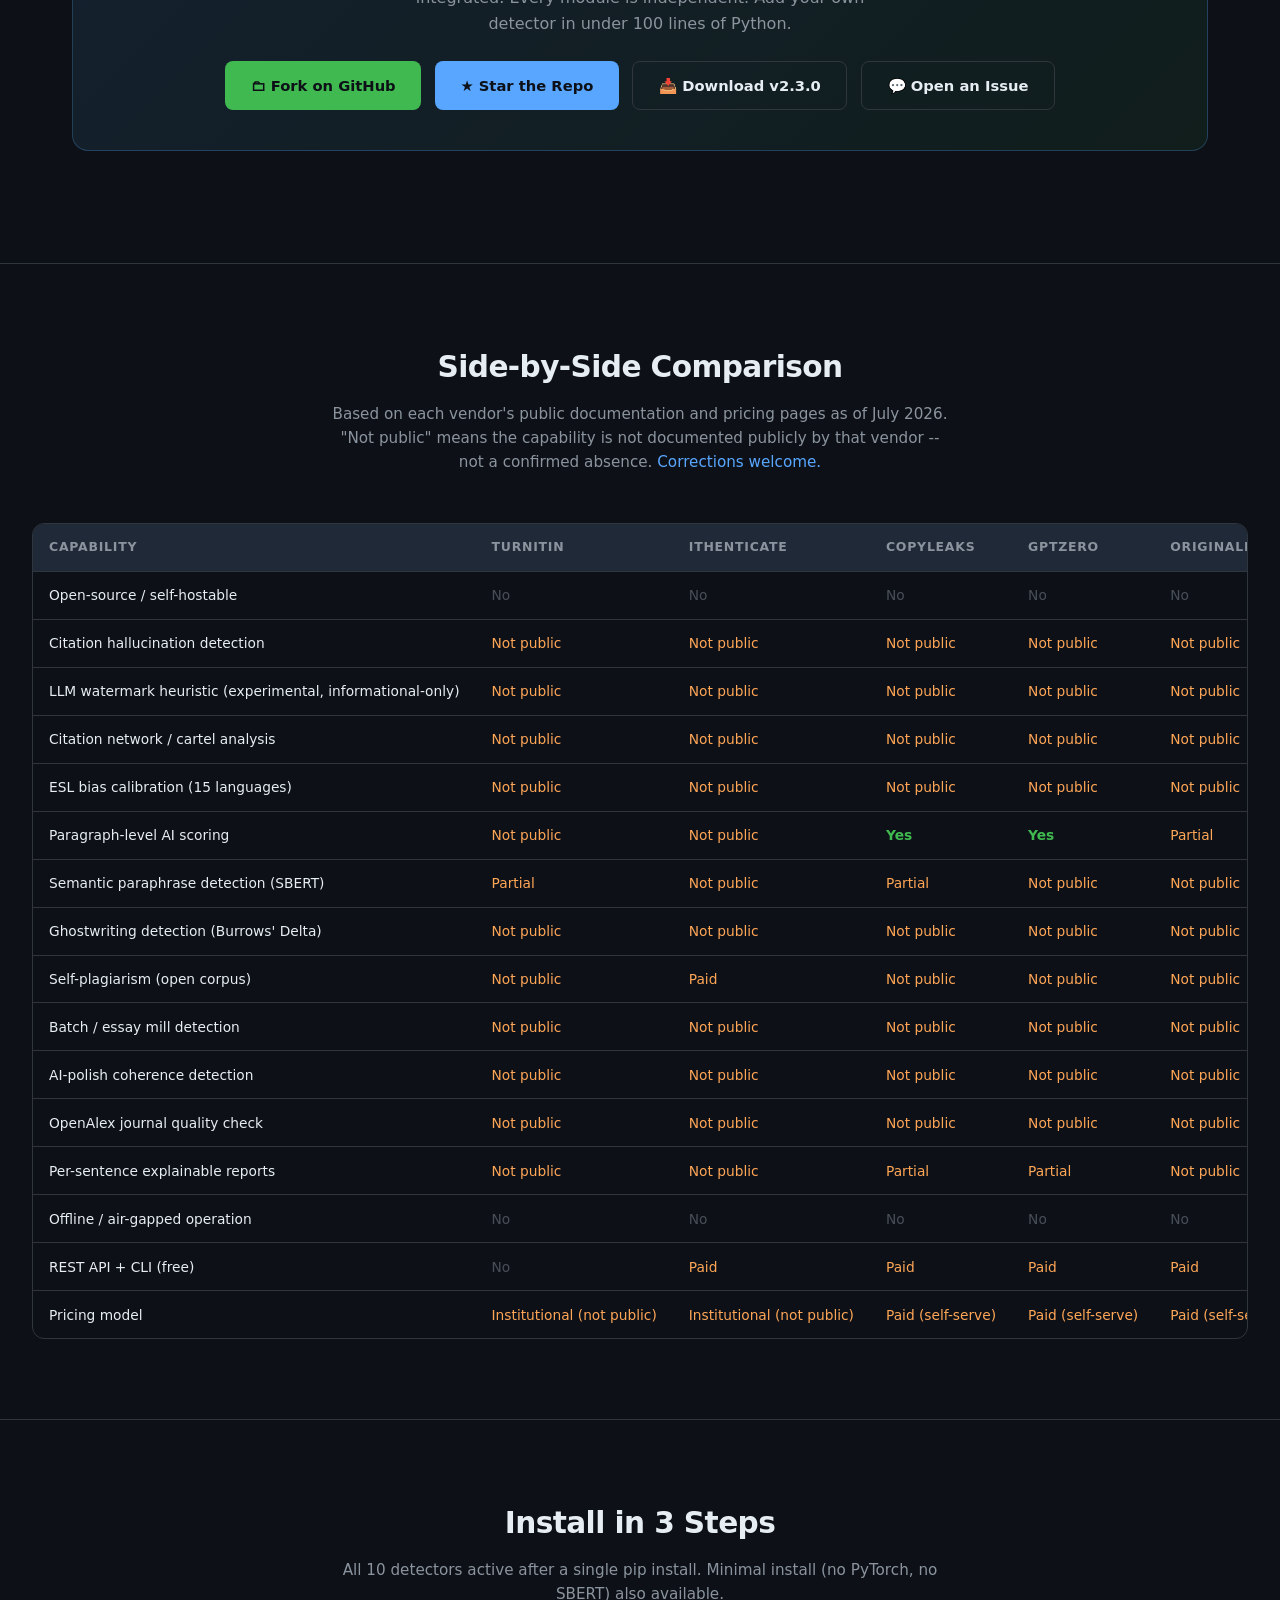
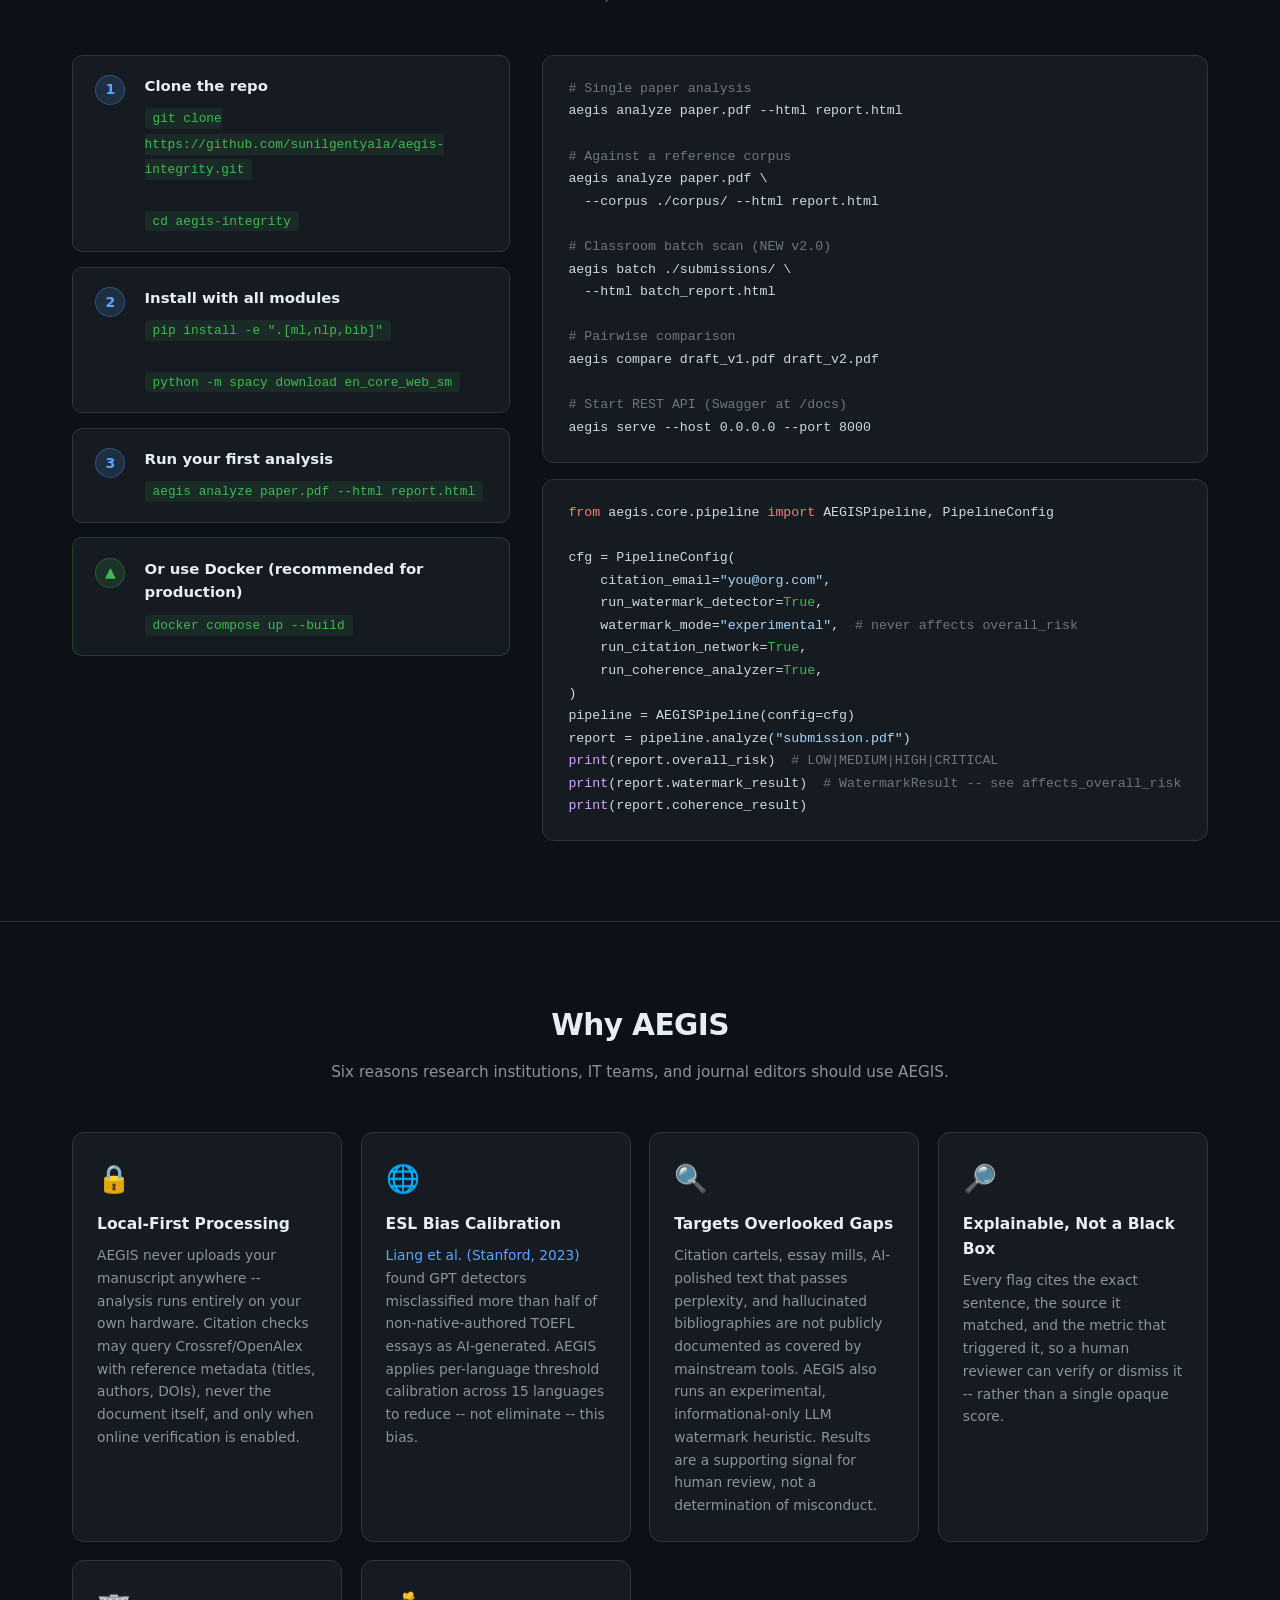
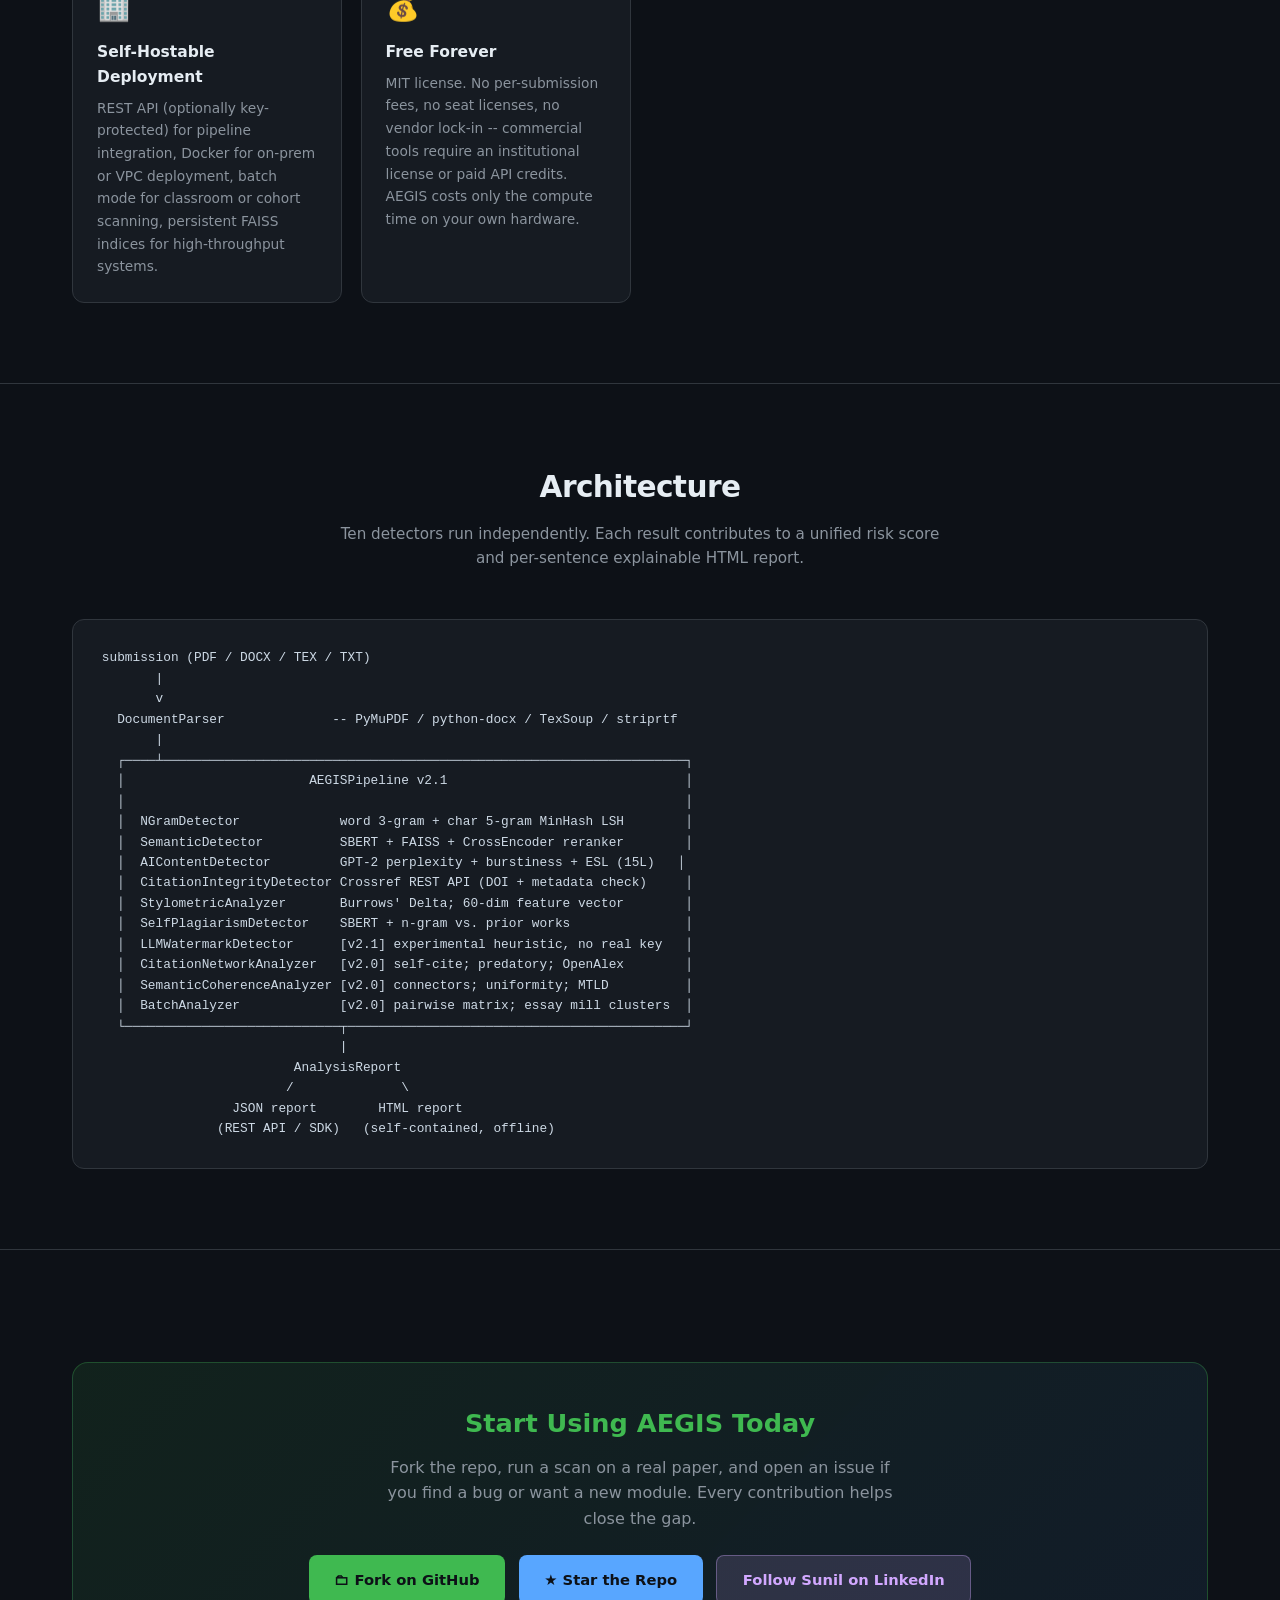
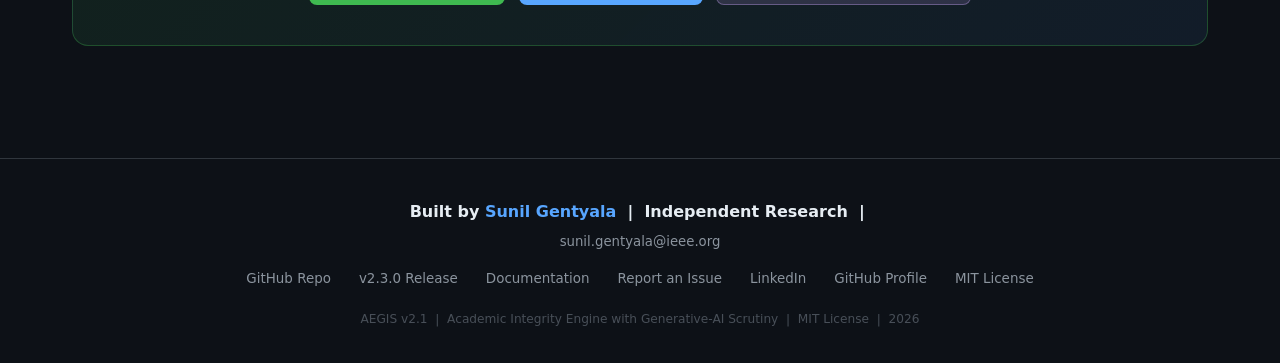
==== commit 88a9223b: "Fix CI: pin ruff (0.16.0 changed defaults), drop Python 3.9 (EOL, spacy no longer supports it), add " ====
--- a/docs/index.html
+++ b/docs/index.html
@@ -248,7 +248,7 @@
     </a>
   </div>
   <div class="badges" style="margin-top:2rem">
-    <span class="badge b-blue">Python 3.9+</span>
+    <span class="badge b-blue">Python 3.10+</span>
     <span class="badge b-green">MIT License</span>
     <span class="badge b-orange">Offline First</span>
     <span class="badge b-purple">10 Detectors</span>
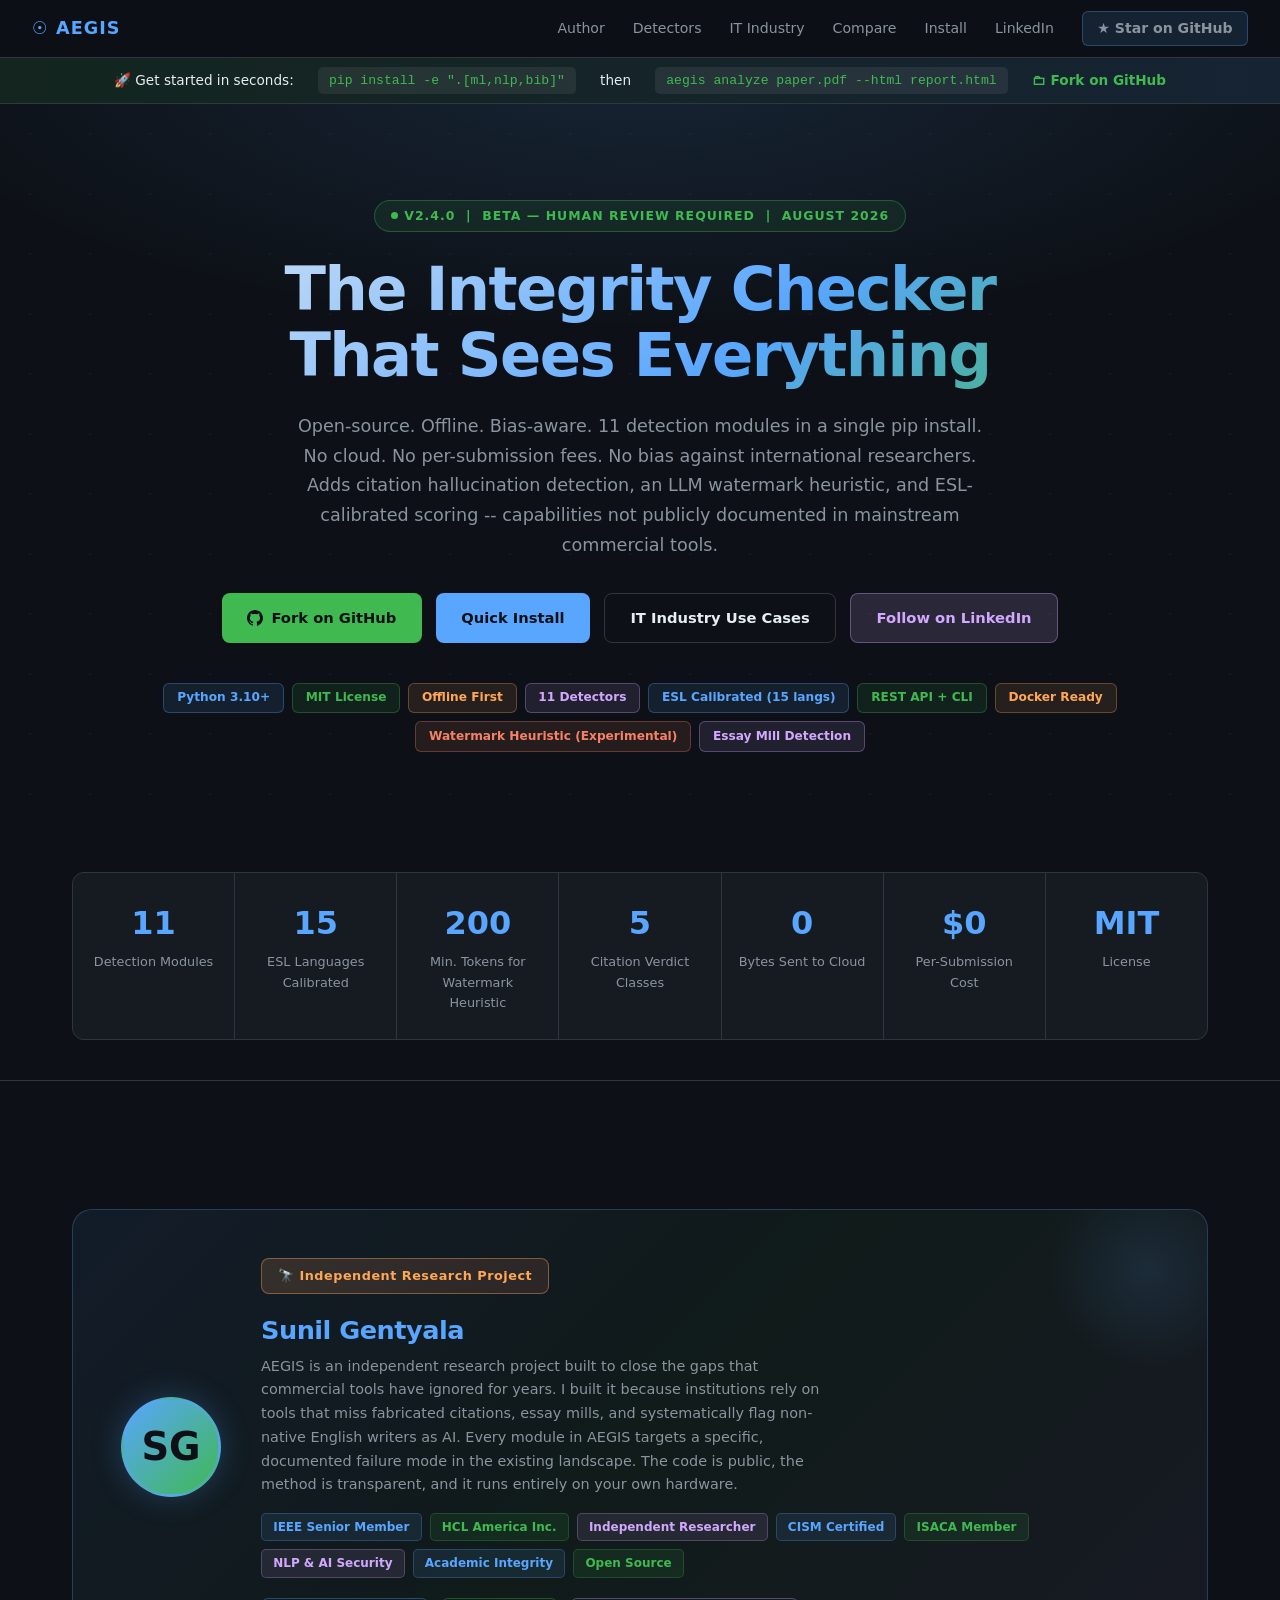
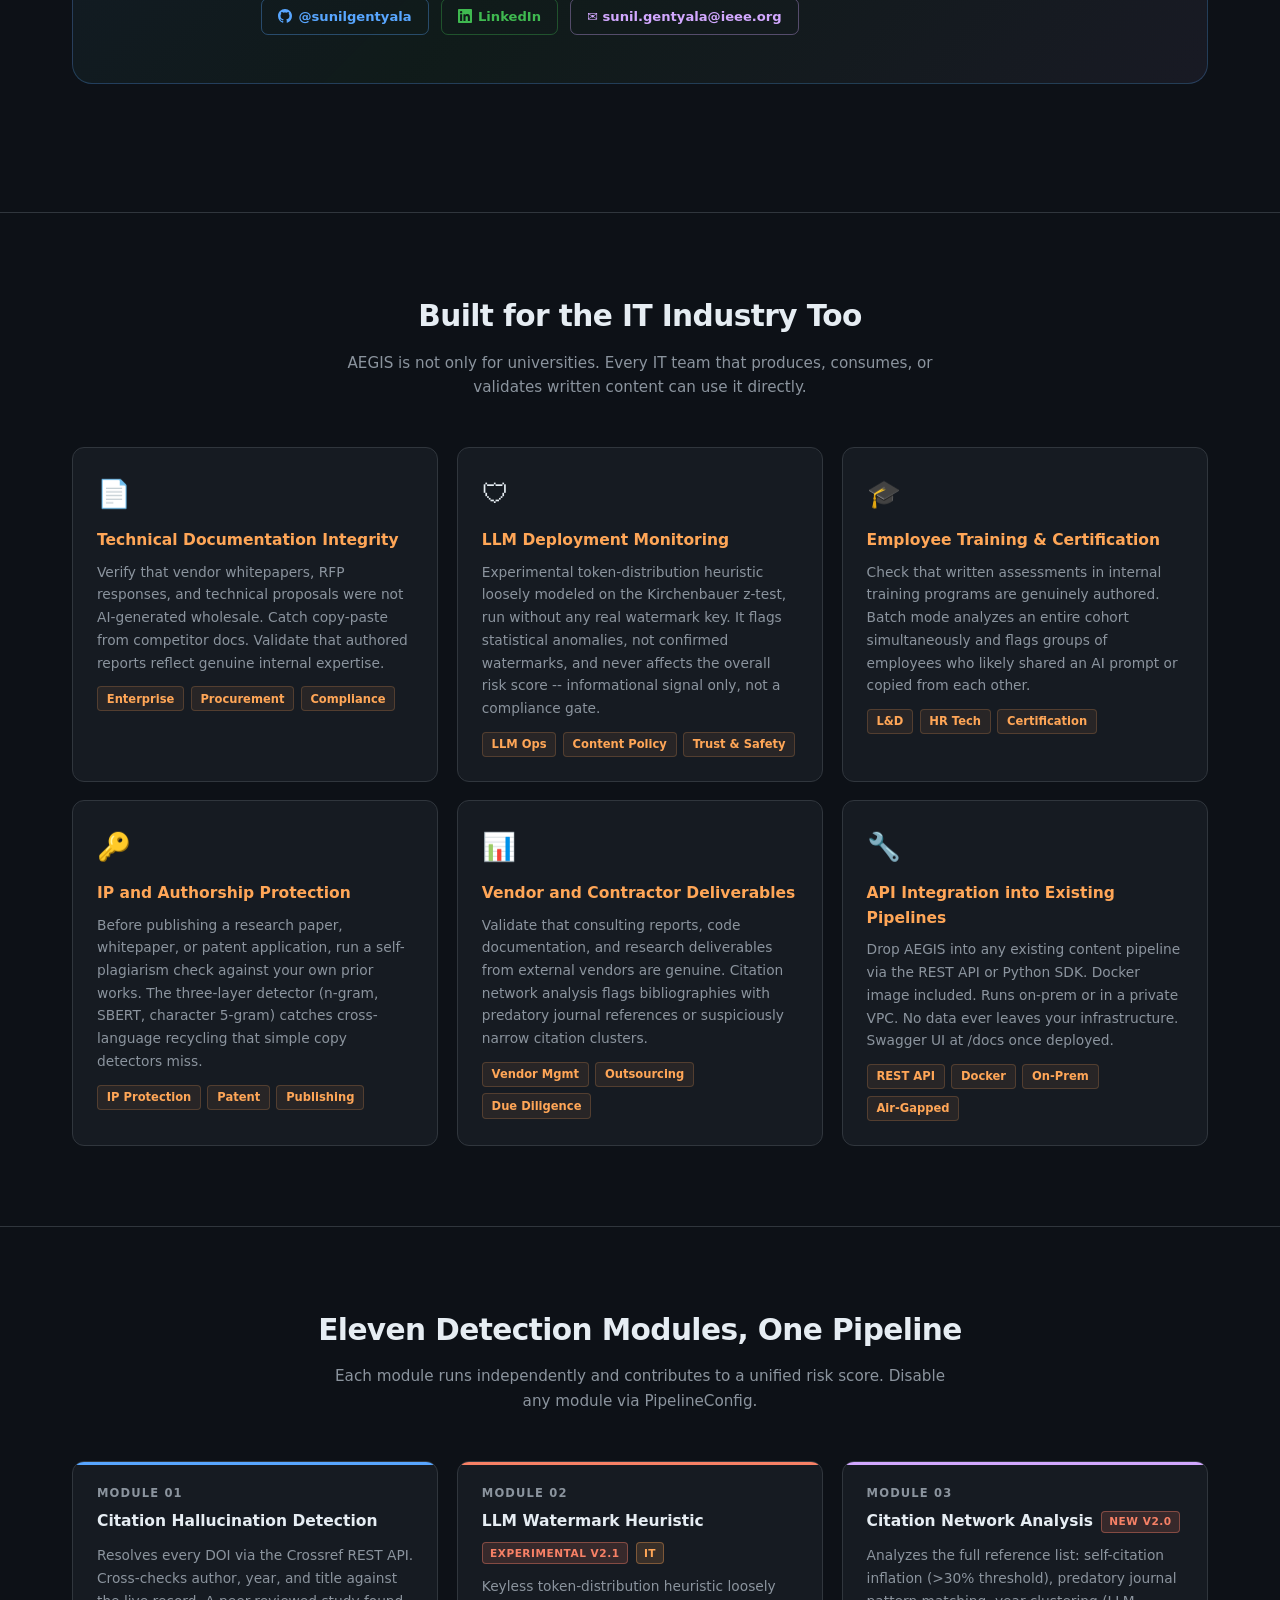
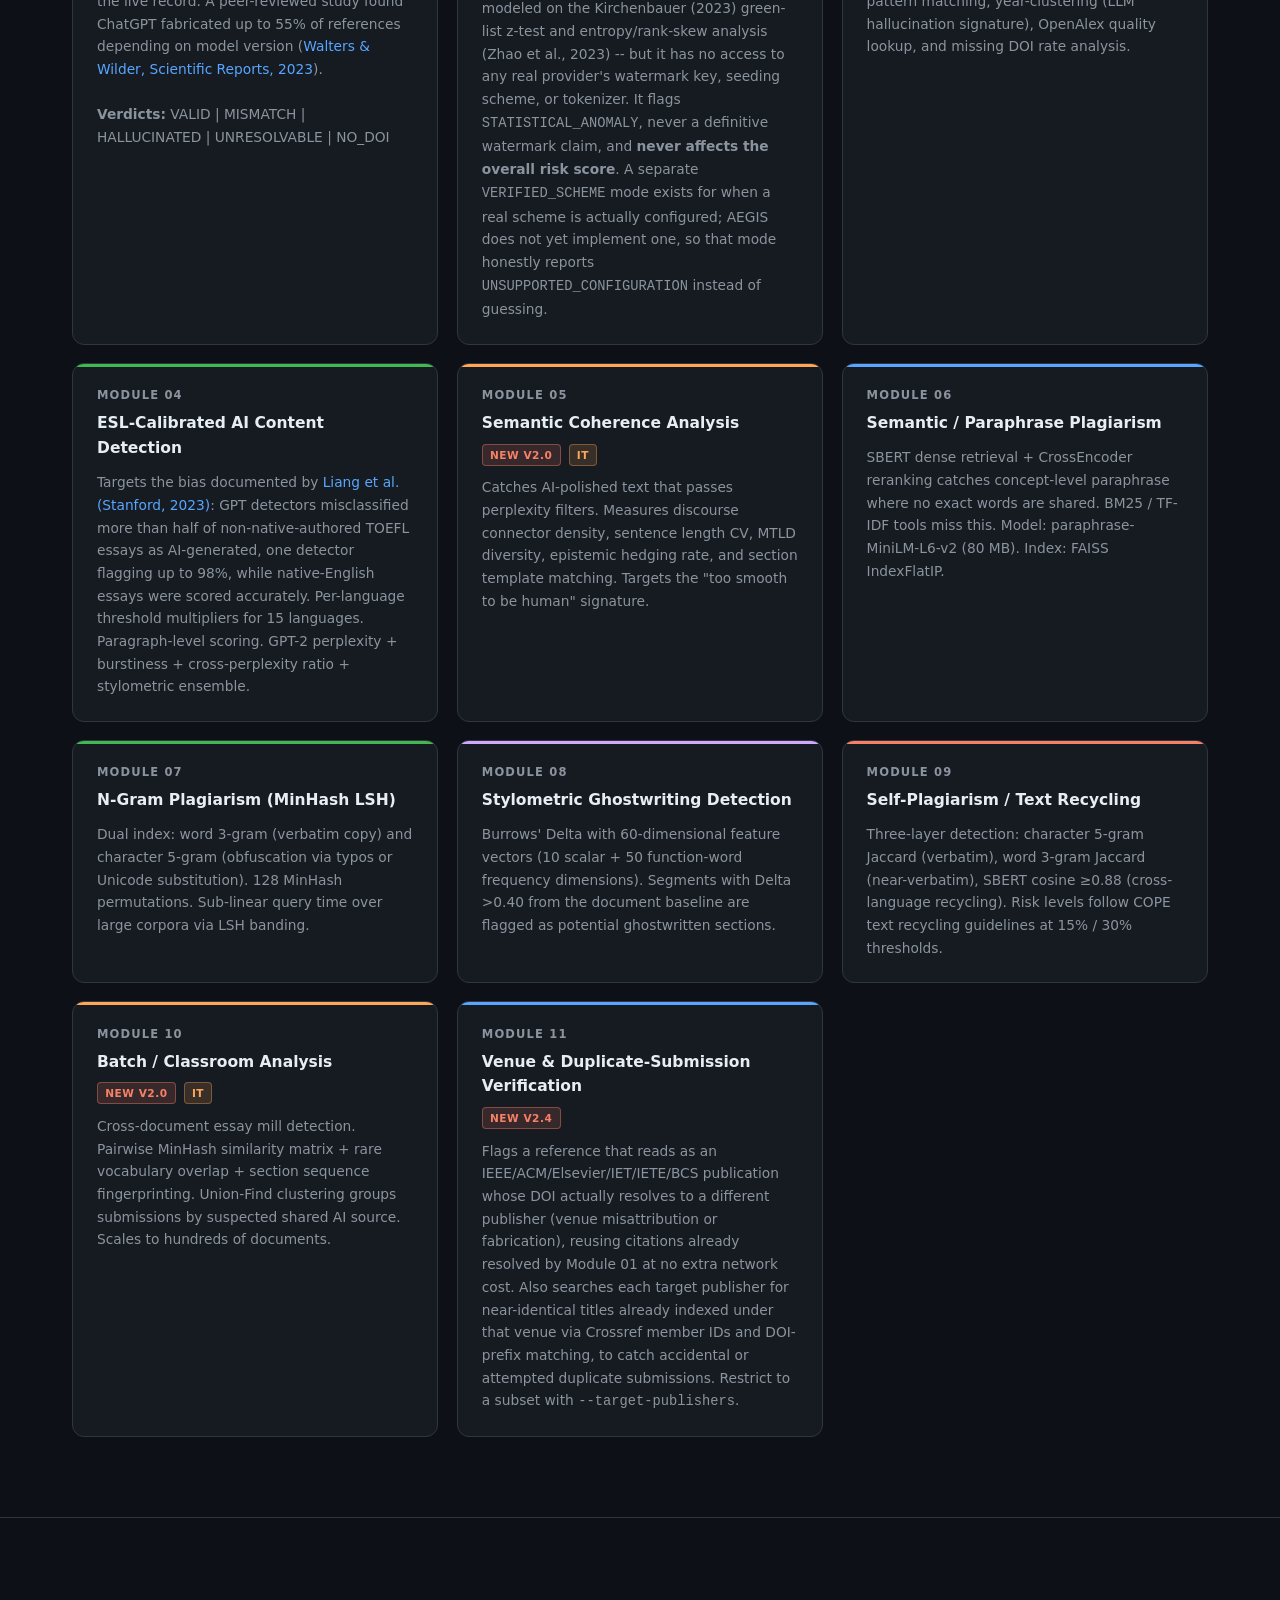
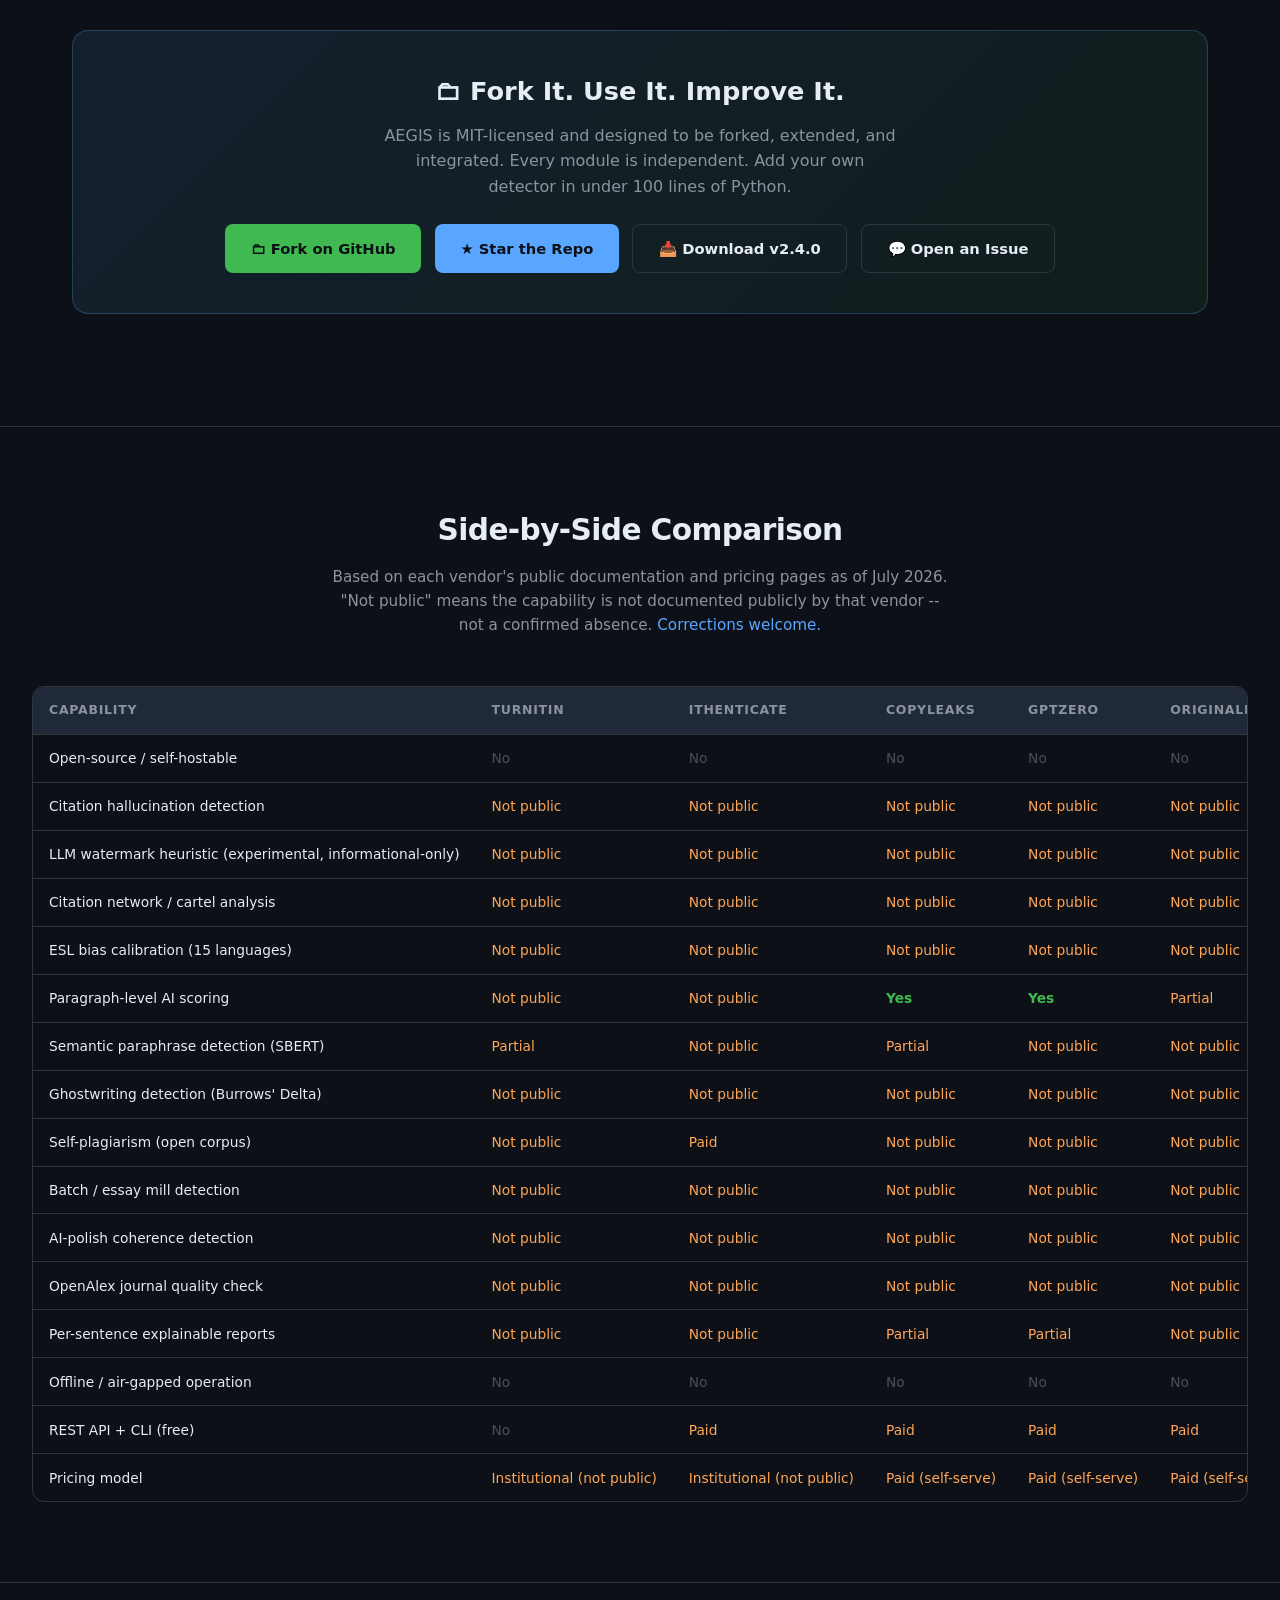
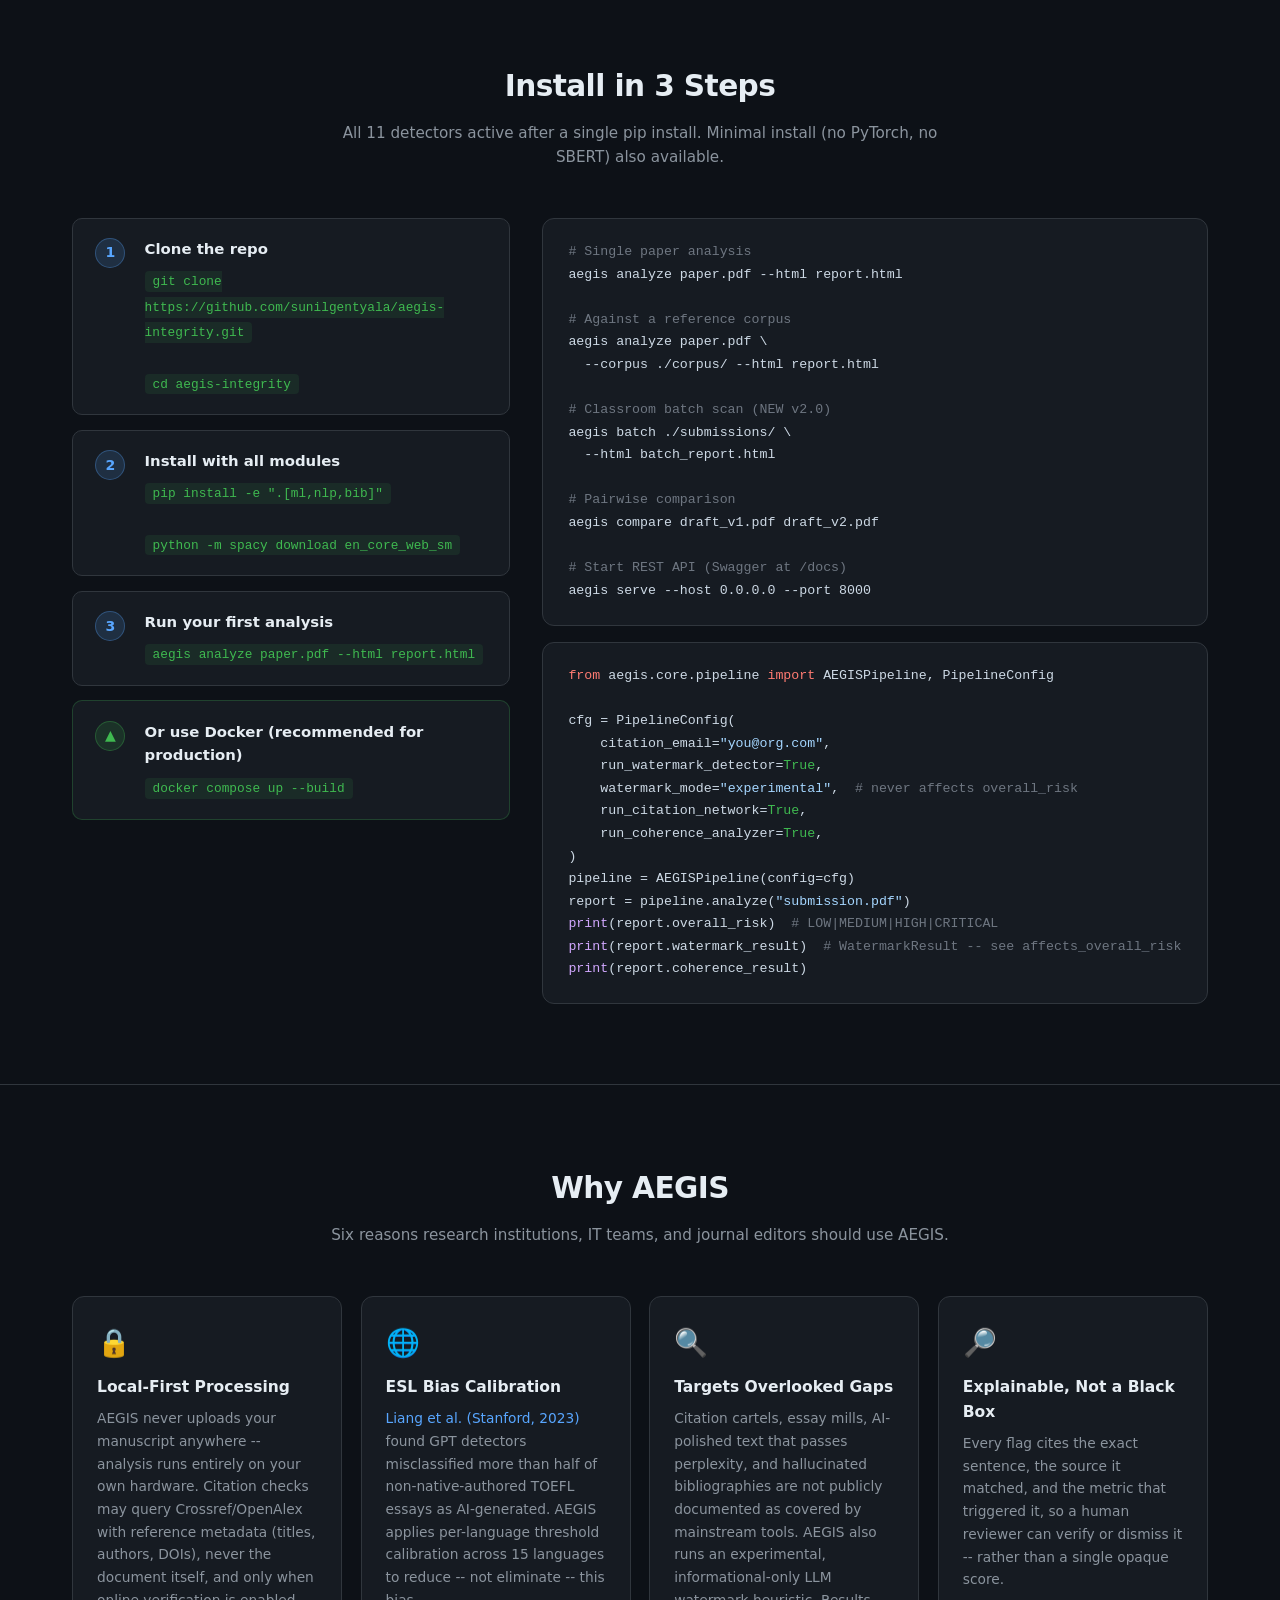
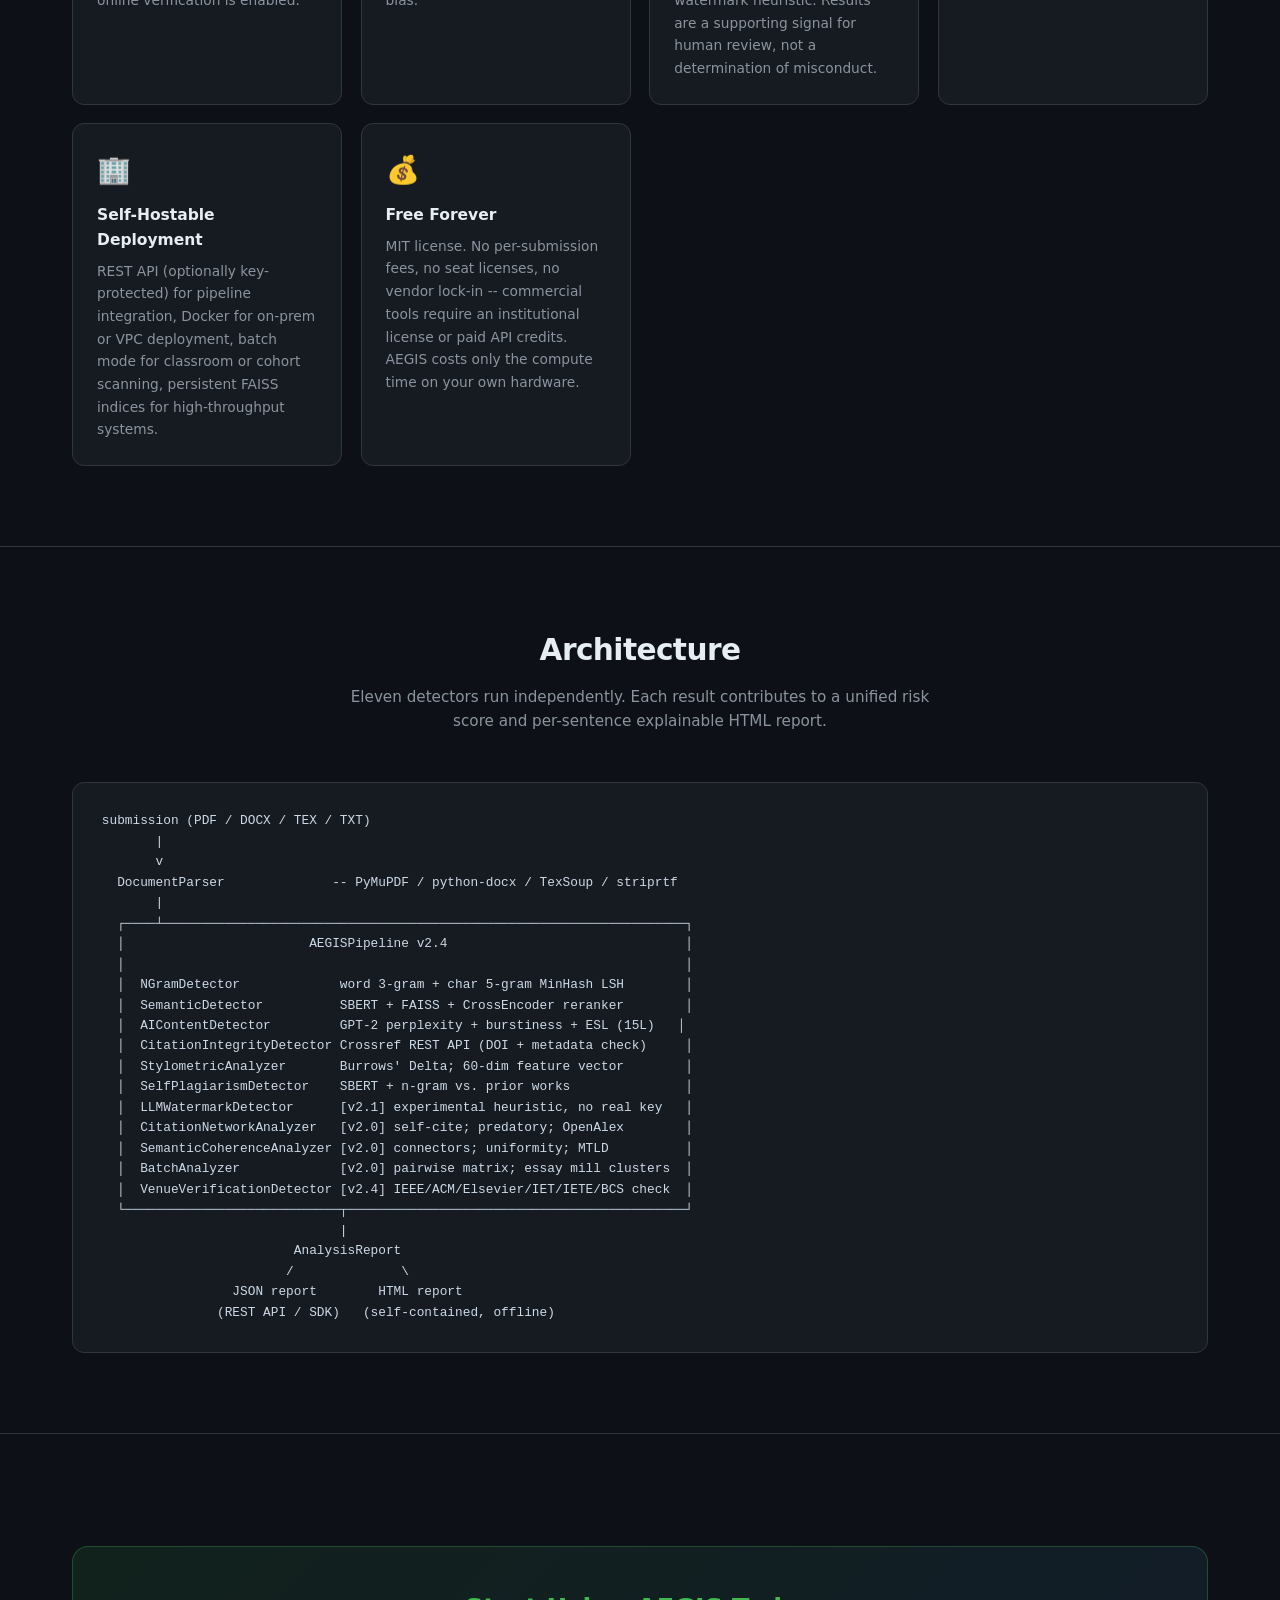
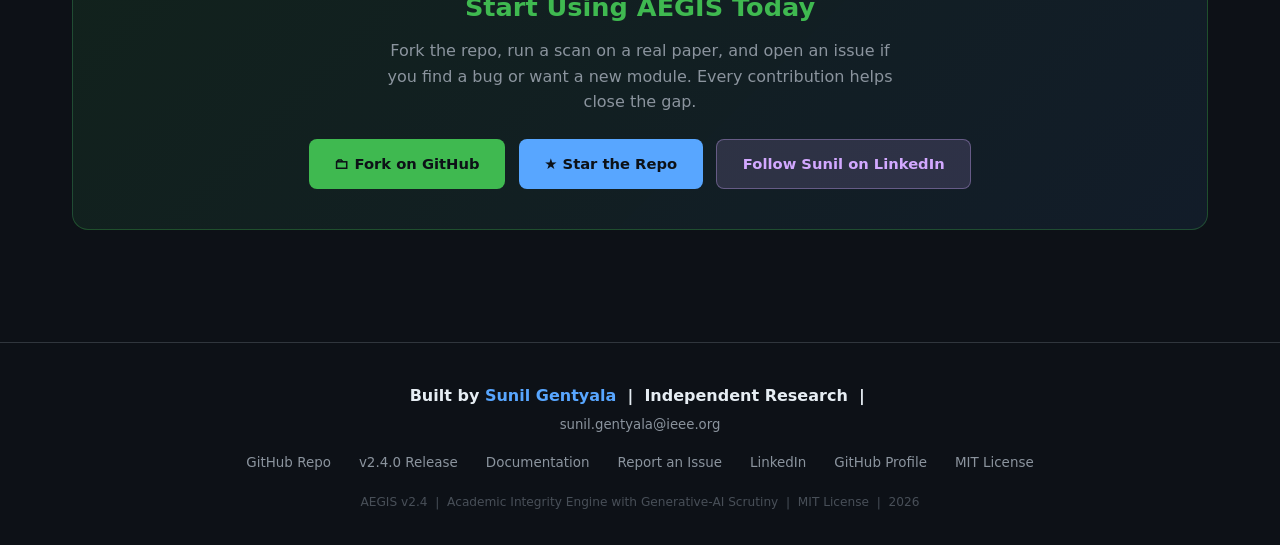
==== commit dfd6d15b: "Update docs site to v2.4.0: version refs, footer, and Module 11 (venue verification)" ====
--- a/docs/index.html
+++ b/docs/index.html
@@ -6,12 +6,12 @@
 <title>AEGIS -- Open-Source Academic Integrity &amp; AI Content Checker</title>
 <meta name="description" content="AEGIS: open-source, offline, bias-aware checker for plagiarism, AI content, LLM watermarks, citation hallucinations, ghostwriting, and essay mills. Free forever. Built for research institutions and IT teams.">
 <meta property="og:title" content="AEGIS -- Open-Source Academic Integrity Checker by Sunil Gentyala">
-<meta property="og:description" content="10 detection modules. No cloud. No fees. Citation hallucination detection, LLM watermark heuristics, and ESL bias calibration -- open source and free.">
+<meta property="og:description" content="11 detection modules. No cloud. No fees. Citation hallucination detection, LLM watermark heuristics, and ESL bias calibration -- open source and free.">
 <meta property="og:type" content="website">
 <meta property="og:url" content="https://sunilgentyala.github.io/aegis-integrity/">
 <meta name="twitter:card" content="summary_large_image">
 <meta name="twitter:title" content="AEGIS -- Open-Source Academic Integrity Checker">
-<meta name="twitter:description" content="10 detectors. LLM watermarks. Citation hallucinations. Essay mills. Free and offline.">
+<meta name="twitter:description" content="11 detectors. LLM watermarks. Citation hallucinations. Essay mills. Free and offline.">
 <!-- Favicon -->
 <link rel="icon" type="image/svg+xml" href="favicon.svg">
 <link rel="shortcut icon" href="favicon.svg">
@@ -228,10 +228,10 @@
 
 <!-- HERO -->
 <div class="hero">
-  <div class="hero-badge"><span></span>v2.3.0 &nbsp;|&nbsp; Beta &mdash; Human Review Required &nbsp;|&nbsp; July 2026</div>
+  <div class="hero-badge"><span></span>v2.4.0 &nbsp;|&nbsp; Beta &mdash; Human Review Required &nbsp;|&nbsp; August 2026</div>
   <h1>The Integrity Checker<br>That Sees Everything</h1>
   <p class="hero-sub">
-    Open-source. Offline. Bias-aware. 10 detection modules in a single pip install.
+    Open-source. Offline. Bias-aware. 11 detection modules in a single pip install.
     No cloud. No per-submission fees. No bias against international researchers.
     Adds citation hallucination detection, an LLM watermark heuristic, and ESL-calibrated
     scoring -- capabilities not publicly documented in mainstream commercial tools.
@@ -251,7 +251,7 @@
     <span class="badge b-blue">Python 3.10+</span>
     <span class="badge b-green">MIT License</span>
     <span class="badge b-orange">Offline First</span>
-    <span class="badge b-purple">10 Detectors</span>
+    <span class="badge b-purple">11 Detectors</span>
     <span class="badge b-blue">ESL Calibrated (15 langs)</span>
     <span class="badge b-green">REST API + CLI</span>
     <span class="badge b-orange">Docker Ready</span>
@@ -263,7 +263,7 @@
 <!-- STATS -->
 <div style="max-width:1200px;margin:0 auto;padding:0 2rem">
   <div class="stats">
-    <div class="stat"><div class="stat-num">10</div><div class="stat-label">Detection Modules</div></div>
+    <div class="stat"><div class="stat-num">11</div><div class="stat-label">Detection Modules</div></div>
     <div class="stat"><div class="stat-num">15</div><div class="stat-label">ESL Languages Calibrated</div></div>
     <div class="stat"><div class="stat-num">200</div><div class="stat-label">Min. Tokens for Watermark Heuristic</div></div>
     <div class="stat"><div class="stat-num">5</div><div class="stat-label">Citation Verdict Classes</div></div>
@@ -367,7 +367,7 @@
 
 <!-- DETECTORS -->
 <div class="sec" id="detectors">
-  <div class="sec-title">Ten Detection Modules, One Pipeline</div>
+  <div class="sec-title">Eleven Detection Modules, One Pipeline</div>
   <p class="sec-sub">Each module runs independently and contributes to a unified risk score. Disable any module via PipelineConfig.</p>
   <div class="det-grid">
 
@@ -429,6 +429,12 @@
       <div class="det-num">Module 10</div>
       <div class="det-name">Batch / Classroom Analysis <span class="new-tag">NEW v2.0</span> <span class="it-tag">IT</span></div>
       <div class="det-desc">Cross-document essay mill detection. Pairwise MinHash similarity matrix + rare vocabulary overlap + section sequence fingerprinting. Union-Find clustering groups submissions by suspected shared AI source. Scales to hundreds of documents.</div>
+    </div>
+
+    <div class="det-card" style="--dc:#58a6ff">
+      <div class="det-num">Module 11</div>
+      <div class="det-name">Venue &amp; Duplicate-Submission Verification <span class="new-tag">NEW v2.4</span></div>
+      <div class="det-desc">Flags a reference that reads as an IEEE/ACM/Elsevier/IET/IETE/BCS publication whose DOI actually resolves to a different publisher (venue misattribution or fabrication), reusing citations already resolved by Module 01 at no extra network cost. Also searches each target publisher for near-identical titles already indexed under that venue via Crossref member IDs and DOI-prefix matching, to catch accidental or attempted duplicate submissions. Restrict to a subset with <code>--target-publishers</code>.</div>
     </div>
 
   </div>
@@ -448,8 +454,8 @@
       <a href="https://github.com/sunilgentyala/aegis-integrity" target="_blank" class="btn btn-primary">
         &#9733; Star the Repo
       </a>
-      <a href="https://github.com/sunilgentyala/aegis-integrity/releases/tag/v2.3.0" target="_blank" class="btn btn-outline">
-        &#128229; Download v2.3.0
+      <a href="https://github.com/sunilgentyala/aegis-integrity/releases/tag/v2.4.0" target="_blank" class="btn btn-outline">
+        &#128229; Download v2.4.0
       </a>
       <a href="https://github.com/sunilgentyala/aegis-integrity/issues" target="_blank" class="btn btn-outline">
         &#128172; Open an Issue
@@ -474,7 +480,7 @@
           <th>CopyLeaks</th>
           <th>GPTZero</th>
           <th>Originality.ai</th>
-          <th class="ag">AEGIS v2.1</th>
+          <th class="ag">AEGIS v2.4</th>
         </tr>
       </thead>
       <tbody>
@@ -504,7 +510,7 @@
 <!-- INSTALL -->
 <div class="sec" id="install">
   <div class="sec-title">Install in 3 Steps</div>
-  <p class="sec-sub">All 10 detectors active after a single pip install. Minimal install (no PyTorch, no SBERT) also available.</p>
+  <p class="sec-sub">All 11 detectors active after a single pip install. Minimal install (no PyTorch, no SBERT) also available.</p>
 
   <div style="display:grid;grid-template-columns:1fr 1fr;gap:2rem;align-items:start" class="install-grid">
     <div class="install-steps">
@@ -627,7 +633,7 @@
 <!-- ARCH -->
 <div class="sec">
   <div class="sec-title">Architecture</div>
-  <p class="sec-sub">Ten detectors run independently. Each result contributes to a unified risk score and per-sentence explainable HTML report.</p>
+  <p class="sec-sub">Eleven detectors run independently. Each result contributes to a unified risk score and per-sentence explainable HTML report.</p>
   <div class="arch">
 <pre>
 submission (PDF / DOCX / TEX / TXT)
@@ -636,7 +642,7 @@
   DocumentParser              -- PyMuPDF / python-docx / TexSoup / striprtf
        |
   ┌────┴────────────────────────────────────────────────────────────────────┐
-  │                        AEGISPipeline v2.1                               │
+  │                        AEGISPipeline v2.4                               │
   │                                                                         │
   │  NGramDetector             word 3-gram + char 5-gram MinHash LSH        │
   │  SemanticDetector          SBERT + FAISS + CrossEncoder reranker        │
@@ -648,6 +654,7 @@
   │  CitationNetworkAnalyzer   [v2.0] self-cite; predatory; OpenAlex        │
   │  SemanticCoherenceAnalyzer [v2.0] connectors; uniformity; MTLD          │
   │  BatchAnalyzer             [v2.0] pairwise matrix; essay mill clusters  │
+  │  VenueVerificationDetector [v2.4] IEEE/ACM/Elsevier/IET/IETE/BCS check  │
   └────────────────────────────┬────────────────────────────────────────────┘
                                |
                          AnalysisReport
@@ -679,7 +686,7 @@
   <div style="margin-top:.4rem;color:var(--muted);font-size:.83rem">sunil.gentyala@ieee.org</div>
   <div class="footer-links">
     <a href="https://github.com/sunilgentyala/aegis-integrity" target="_blank">GitHub Repo</a>
-    <a href="https://github.com/sunilgentyala/aegis-integrity/releases/tag/v2.3.0" target="_blank">v2.3.0 Release</a>
+    <a href="https://github.com/sunilgentyala/aegis-integrity/releases/tag/v2.4.0" target="_blank">v2.4.0 Release</a>
     <a href="https://github.com/sunilgentyala/aegis-integrity/blob/main/README.md" target="_blank">Documentation</a>
     <a href="https://github.com/sunilgentyala/aegis-integrity/issues" target="_blank">Report an Issue</a>
     <a href="https://www.linkedin.com/in/sunilgentyala" target="_blank">LinkedIn</a>
@@ -687,7 +694,7 @@
     <a href="https://github.com/sunilgentyala/aegis-integrity/blob/main/LICENSE" target="_blank">MIT License</a>
   </div>
   <div style="margin-top:1.25rem;font-size:.76rem;color:#484f58">
-    AEGIS v2.1 &nbsp;|&nbsp; Academic Integrity Engine with Generative-AI Scrutiny &nbsp;|&nbsp; MIT License &nbsp;|&nbsp; 2026
+    AEGIS v2.4 &nbsp;|&nbsp; Academic Integrity Engine with Generative-AI Scrutiny &nbsp;|&nbsp; MIT License &nbsp;|&nbsp; 2026
   </div>
 </footer>
 
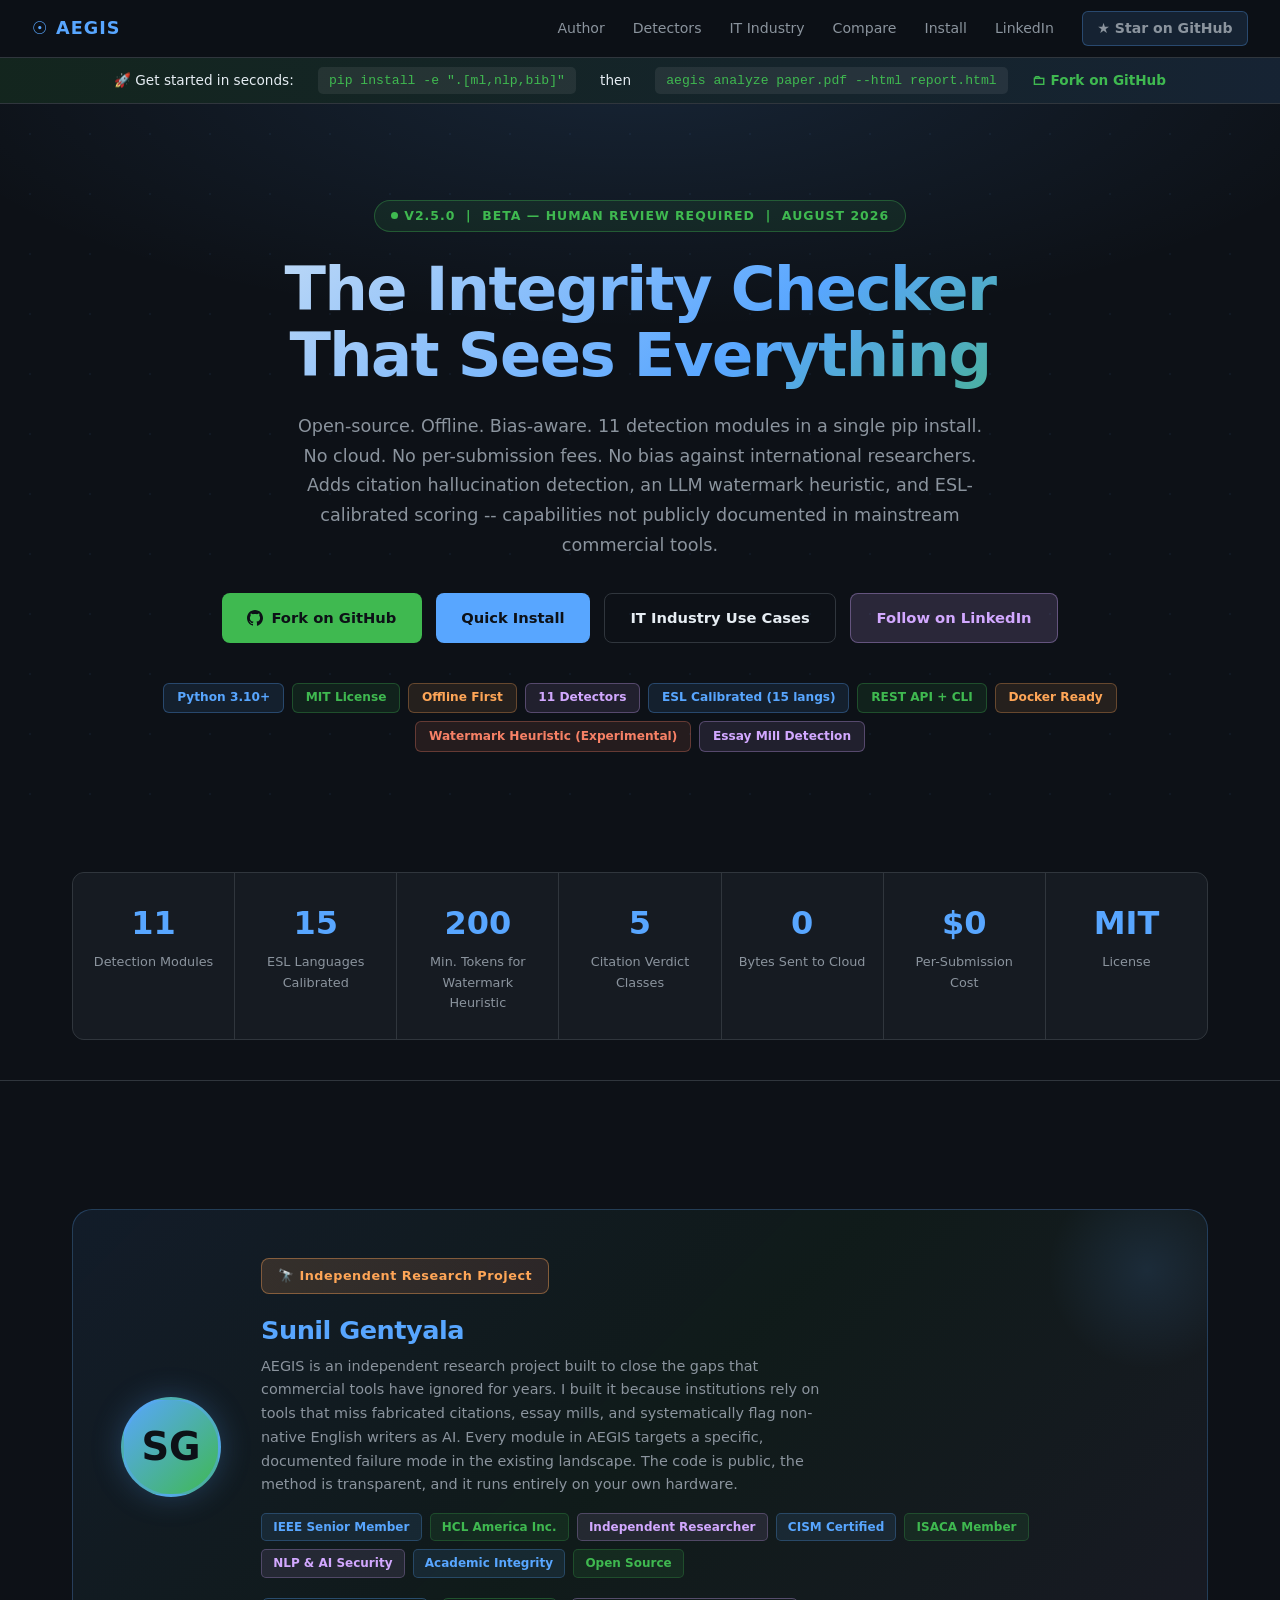
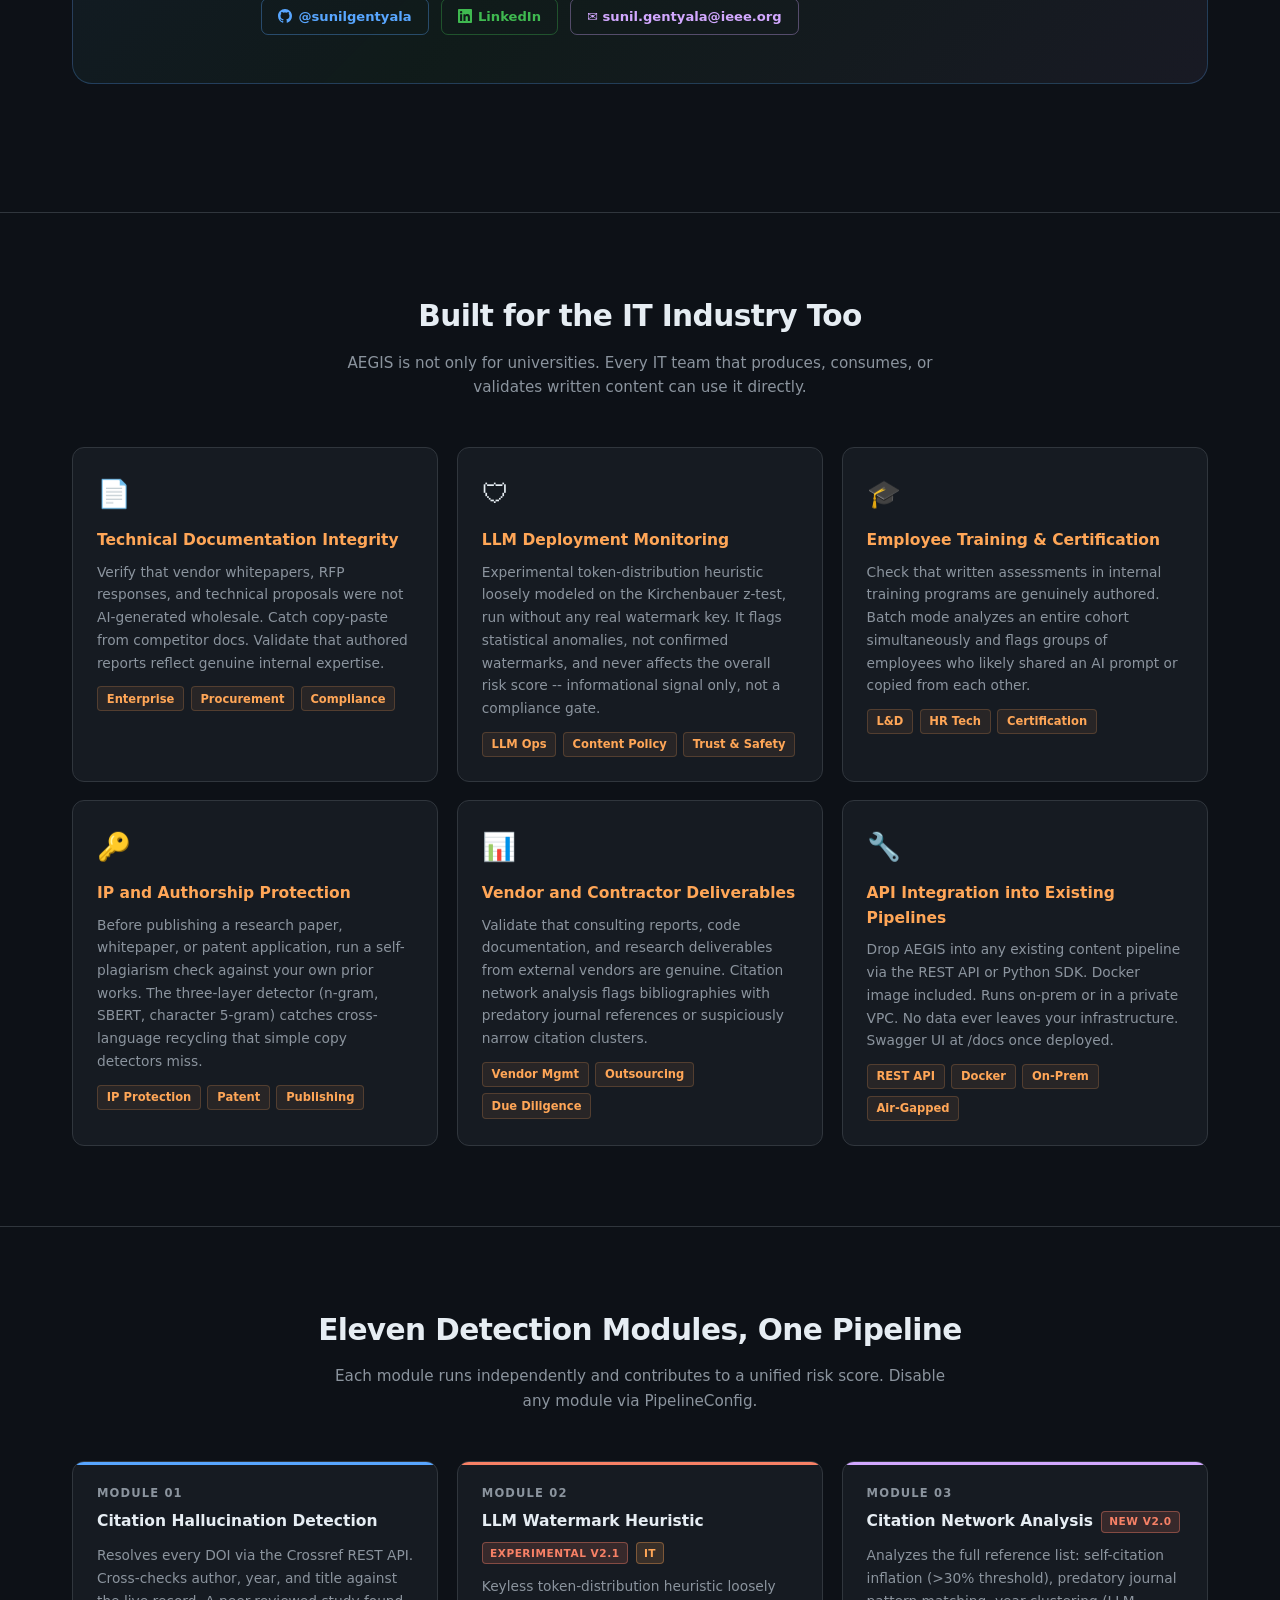
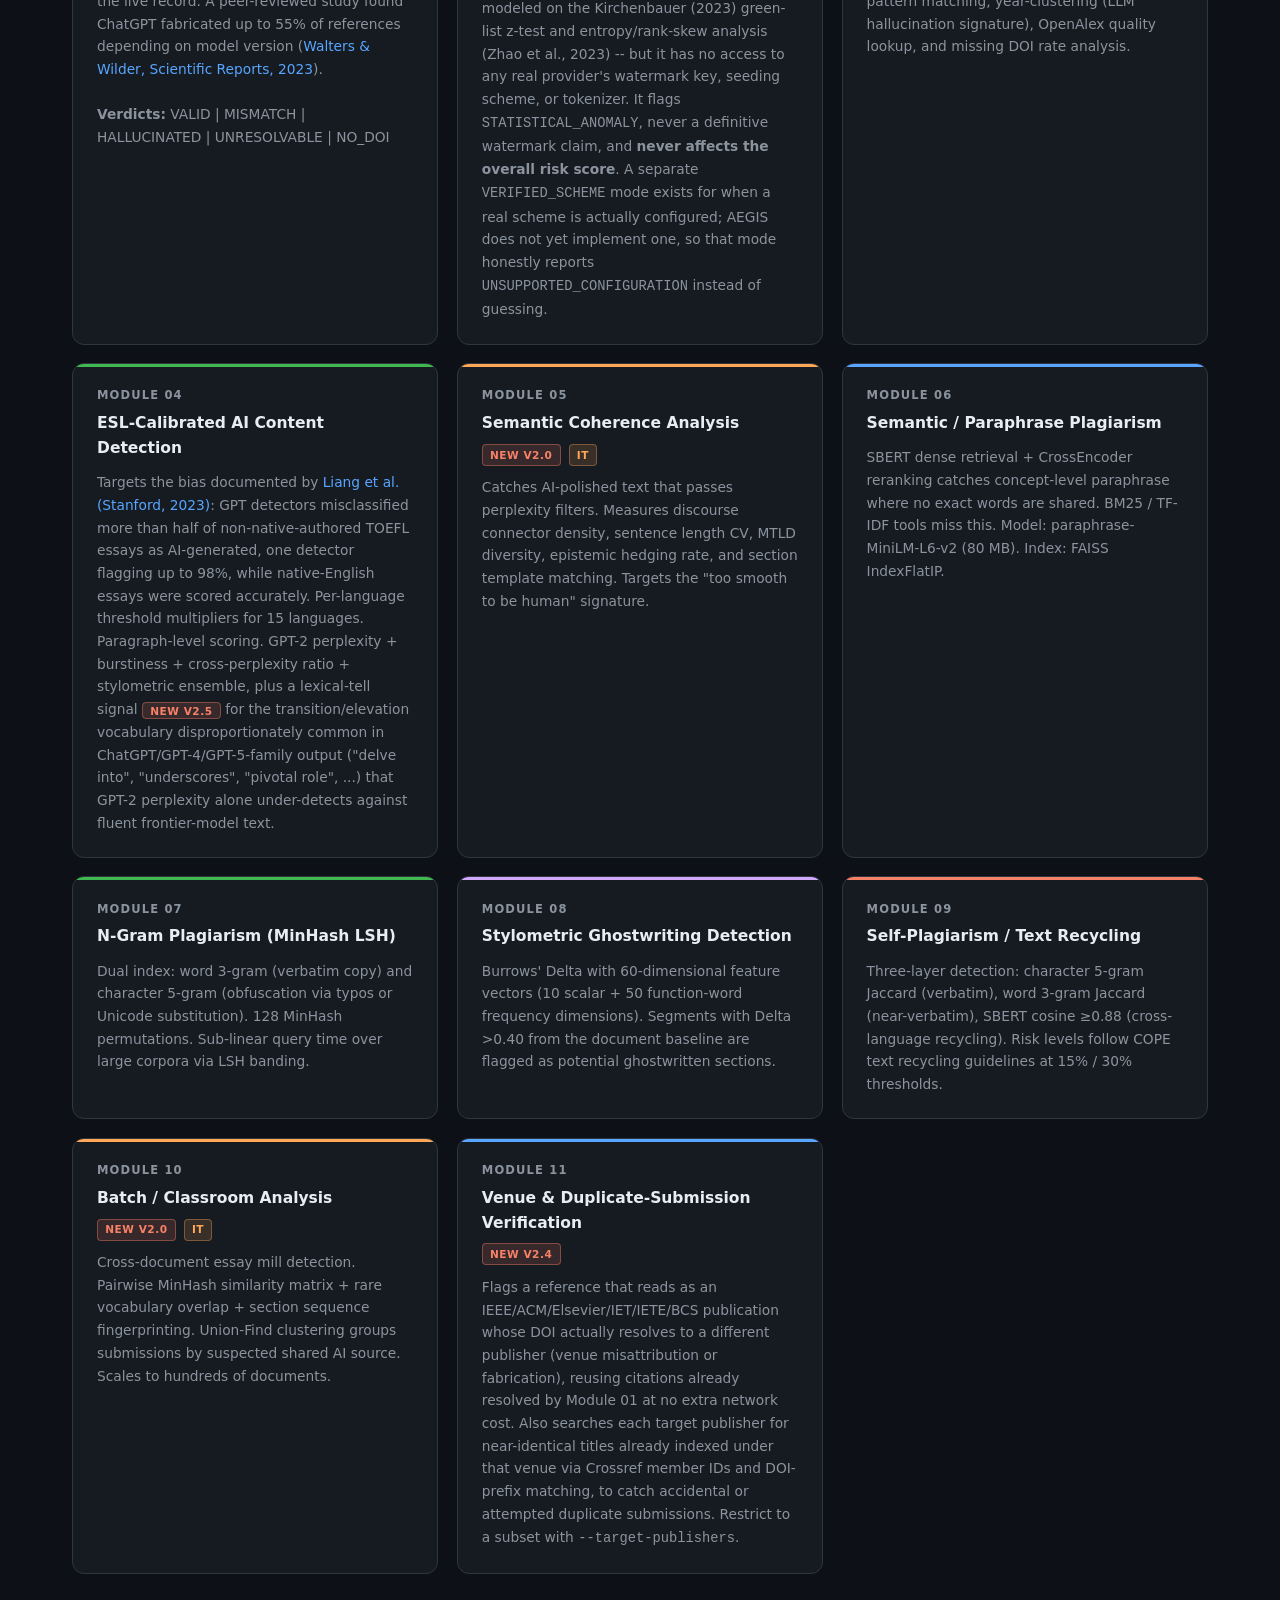
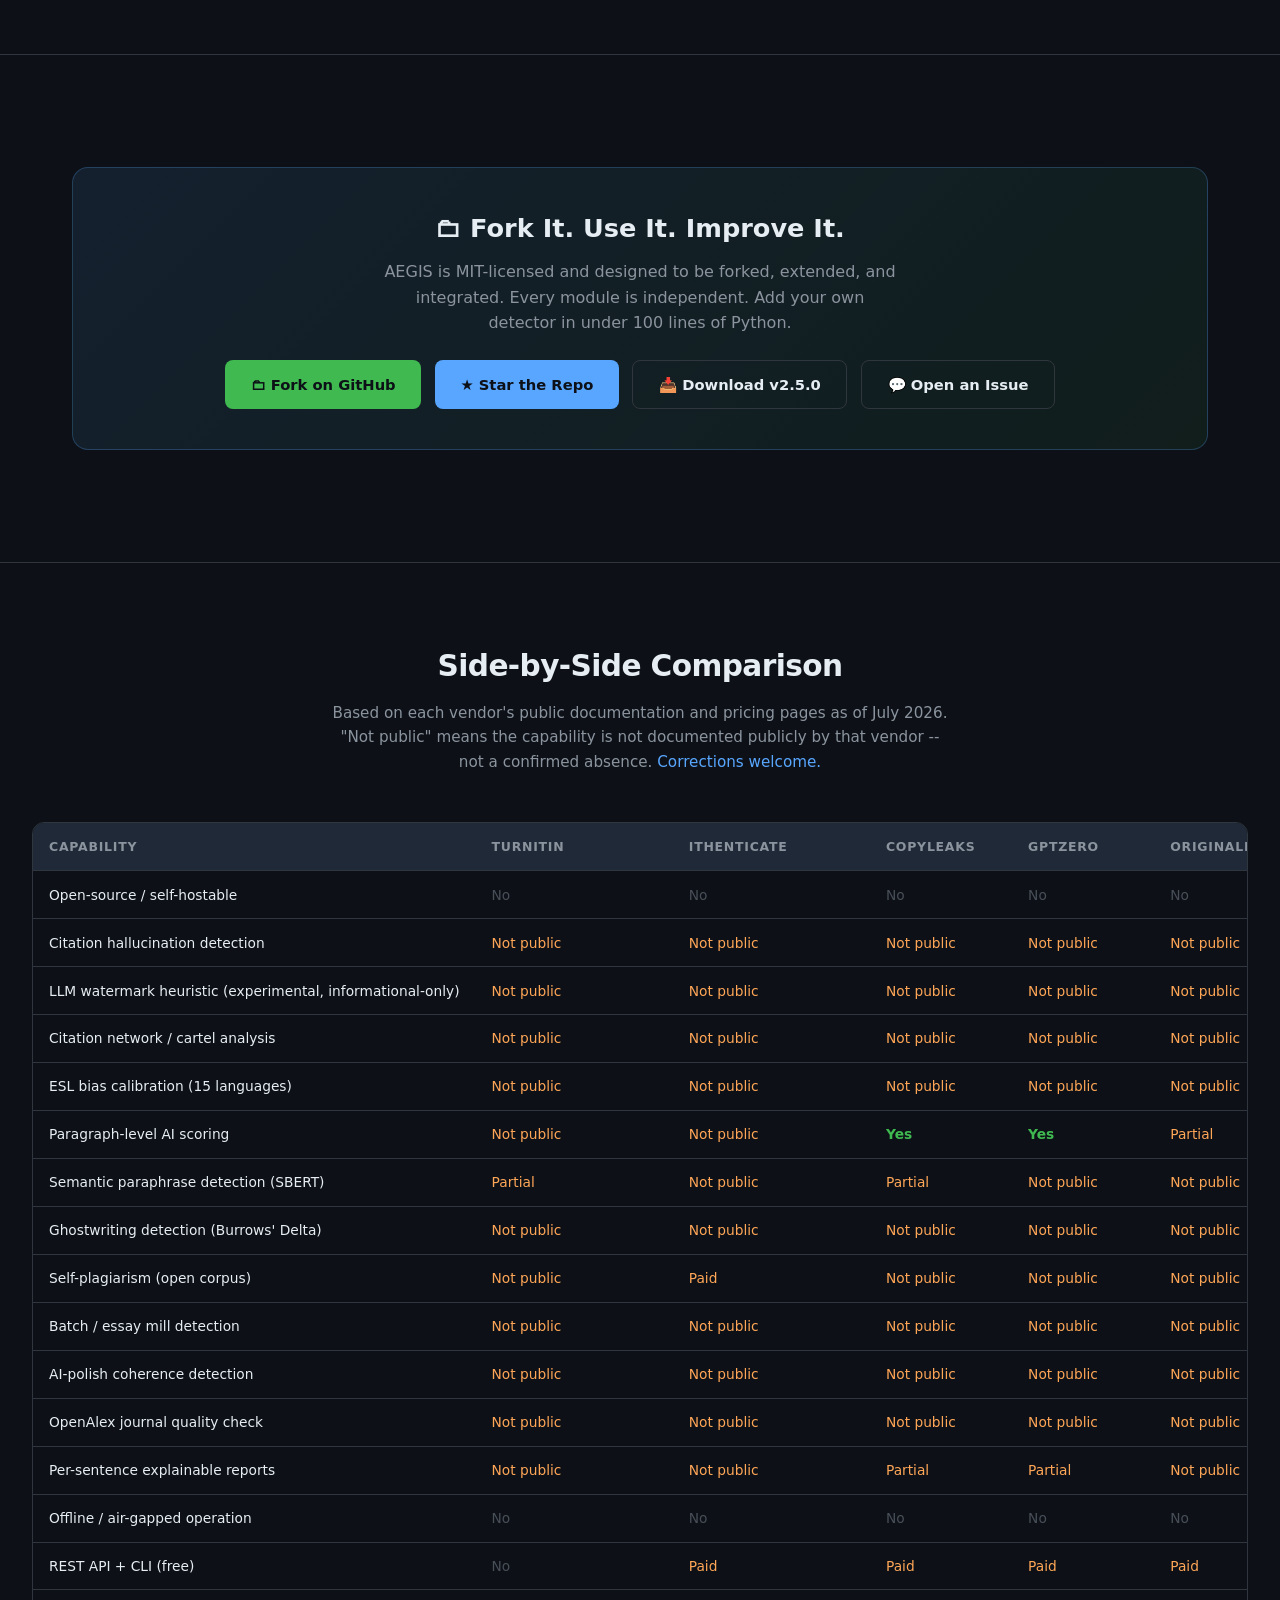
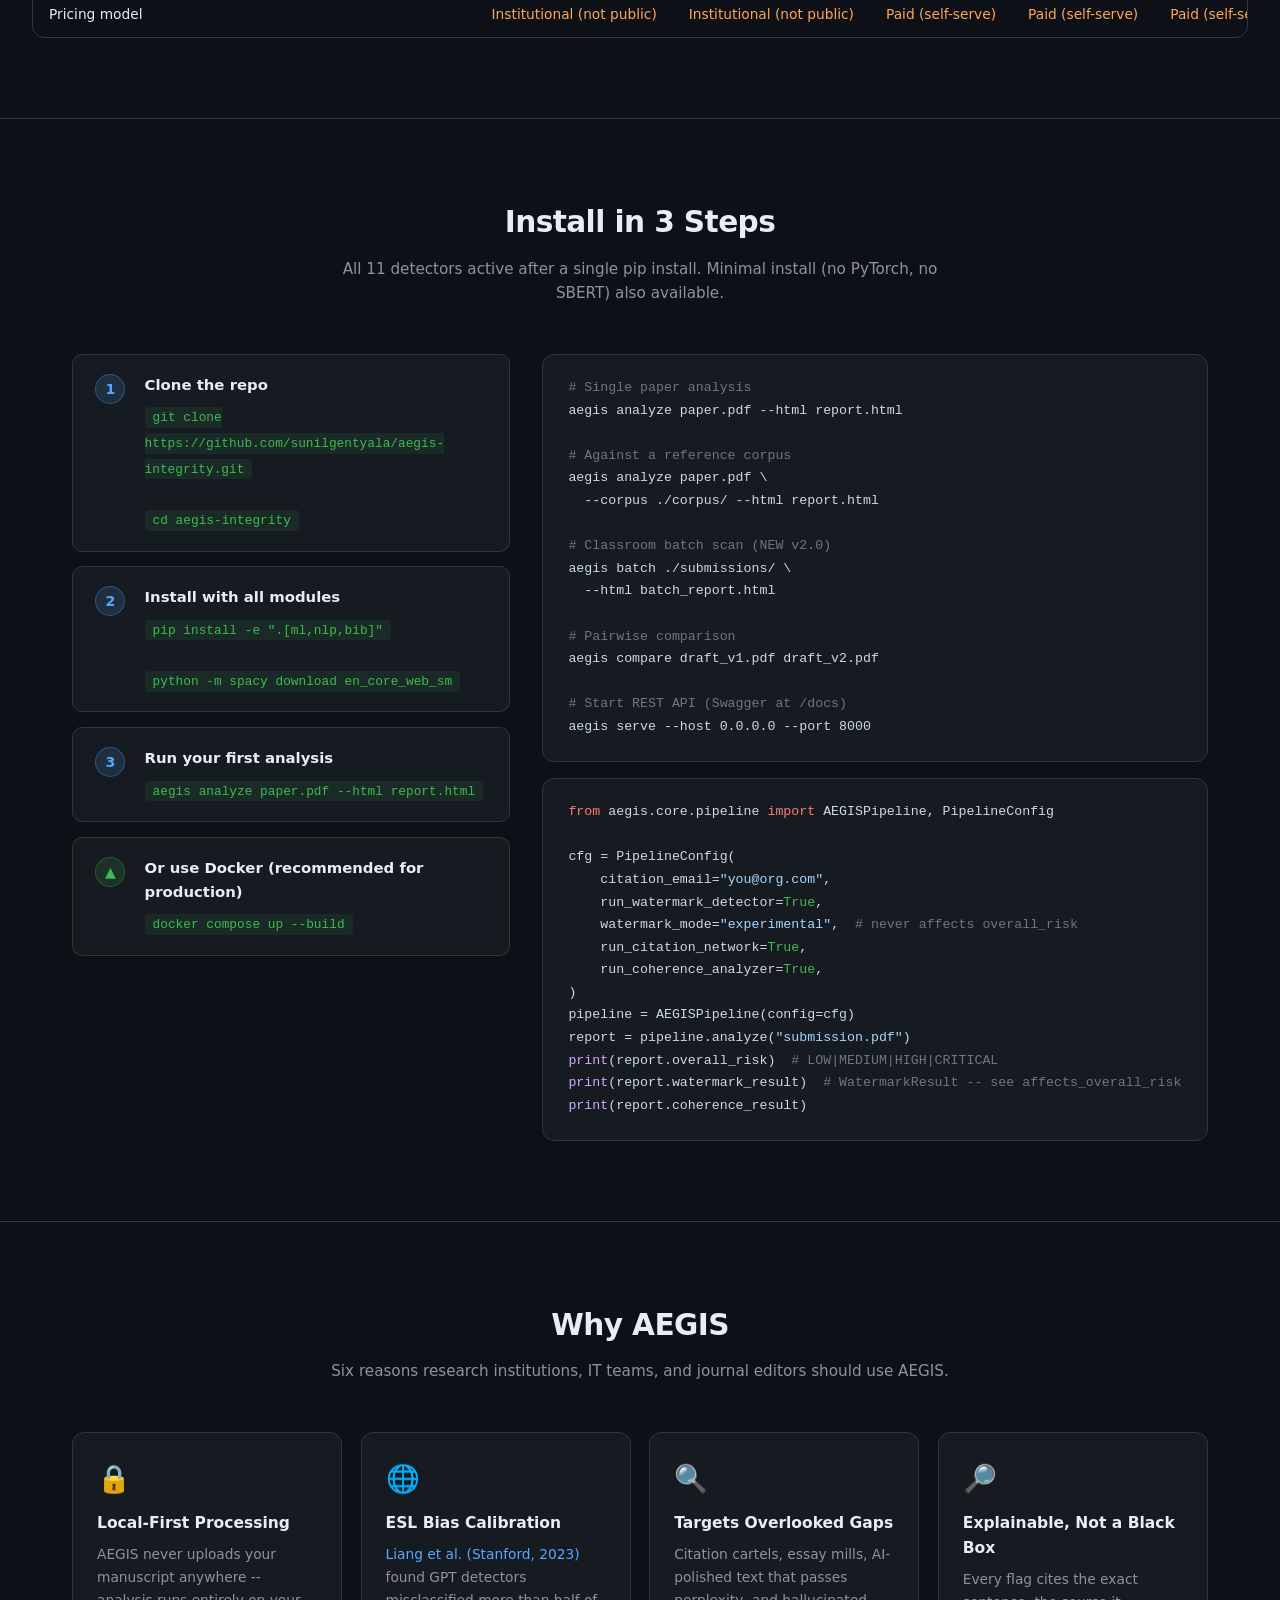
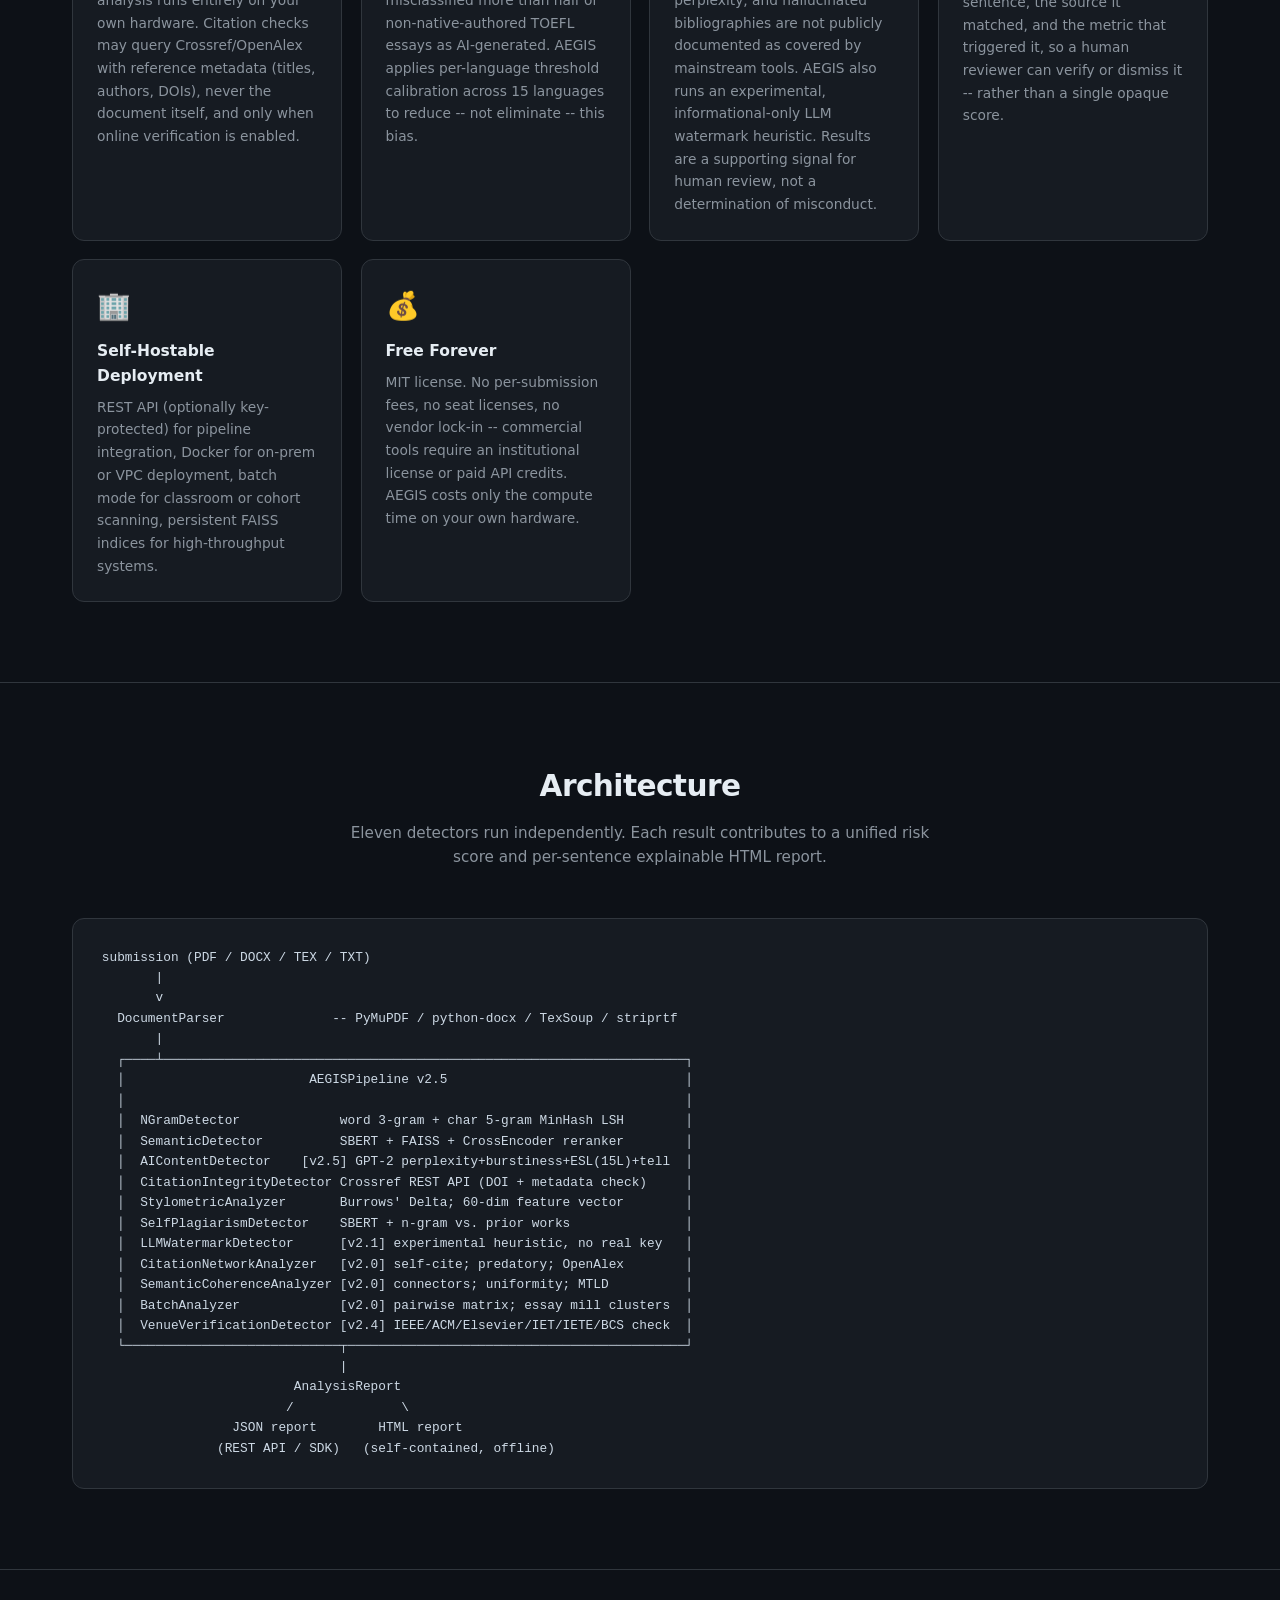
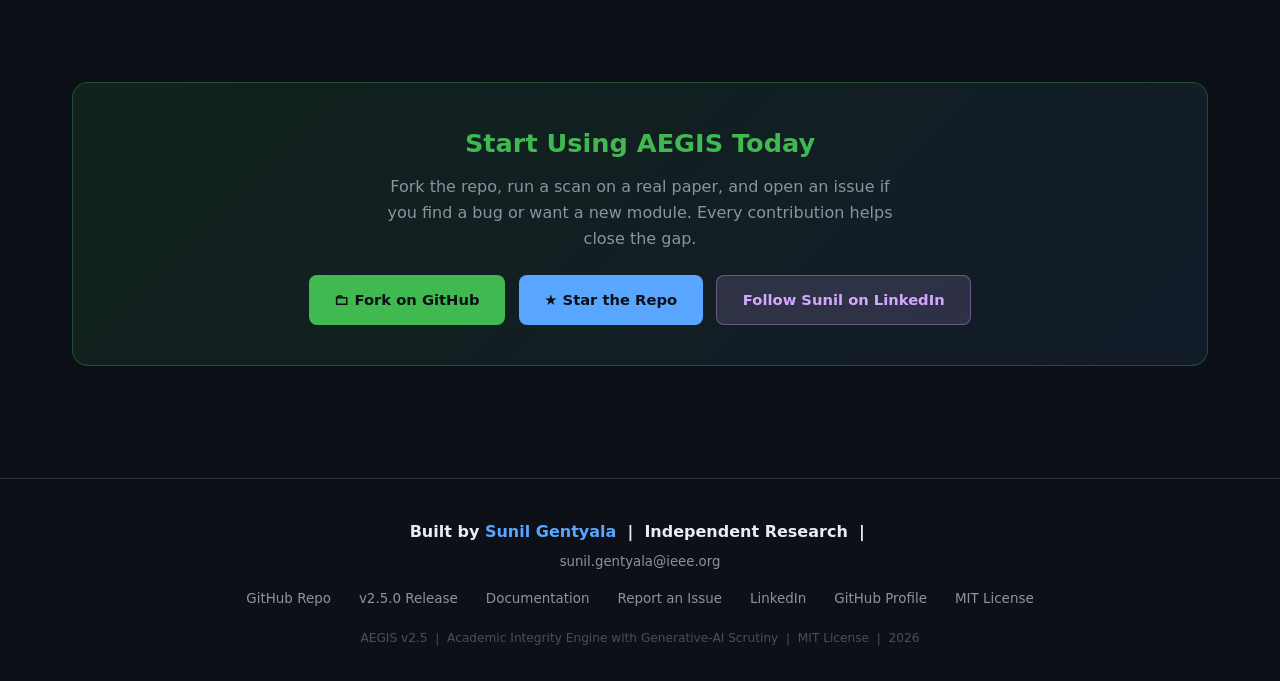
==== commit 95ae5975: "Fix venue-keyword false-match bug and add GPT-4/5-era lexical-tell signal; bump to v2.5.0 Whole-word" ====
--- a/docs/index.html
+++ b/docs/index.html
@@ -228,7 +228,7 @@
 
 <!-- HERO -->
 <div class="hero">
-  <div class="hero-badge"><span></span>v2.4.0 &nbsp;|&nbsp; Beta &mdash; Human Review Required &nbsp;|&nbsp; August 2026</div>
+  <div class="hero-badge"><span></span>v2.5.0 &nbsp;|&nbsp; Beta &mdash; Human Review Required &nbsp;|&nbsp; August 2026</div>
   <h1>The Integrity Checker<br>That Sees Everything</h1>
   <p class="hero-sub">
     Open-source. Offline. Bias-aware. 11 detection modules in a single pip install.
@@ -392,7 +392,7 @@
     <div class="det-card" style="--dc:#3fb950">
       <div class="det-num">Module 04</div>
       <div class="det-name">ESL-Calibrated AI Content Detection</div>
-      <div class="det-desc">Targets the bias documented by <a href="https://arxiv.org/abs/2304.02819" target="_blank" rel="noopener">Liang et al. (Stanford, 2023)</a>: GPT detectors misclassified more than half of non-native-authored TOEFL essays as AI-generated, one detector flagging up to 98%, while native-English essays were scored accurately. Per-language threshold multipliers for 15 languages. Paragraph-level scoring. GPT-2 perplexity + burstiness + cross-perplexity ratio + stylometric ensemble.</div>
+      <div class="det-desc">Targets the bias documented by <a href="https://arxiv.org/abs/2304.02819" target="_blank" rel="noopener">Liang et al. (Stanford, 2023)</a>: GPT detectors misclassified more than half of non-native-authored TOEFL essays as AI-generated, one detector flagging up to 98%, while native-English essays were scored accurately. Per-language threshold multipliers for 15 languages. Paragraph-level scoring. GPT-2 perplexity + burstiness + cross-perplexity ratio + stylometric ensemble, plus a lexical-tell signal <span class="new-tag">NEW v2.5</span> for the transition/elevation vocabulary disproportionately common in ChatGPT/GPT-4/GPT-5-family output ("delve into", "underscores", "pivotal role", ...) that GPT-2 perplexity alone under-detects against fluent frontier-model text.</div>
     </div>
 
     <div class="det-card" style="--dc:#ffa657">
@@ -454,8 +454,8 @@
       <a href="https://github.com/sunilgentyala/aegis-integrity" target="_blank" class="btn btn-primary">
         &#9733; Star the Repo
       </a>
-      <a href="https://github.com/sunilgentyala/aegis-integrity/releases/tag/v2.4.0" target="_blank" class="btn btn-outline">
-        &#128229; Download v2.4.0
+      <a href="https://github.com/sunilgentyala/aegis-integrity/releases/tag/v2.5.0" target="_blank" class="btn btn-outline">
+        &#128229; Download v2.5.0
       </a>
       <a href="https://github.com/sunilgentyala/aegis-integrity/issues" target="_blank" class="btn btn-outline">
         &#128172; Open an Issue
@@ -480,7 +480,7 @@
           <th>CopyLeaks</th>
           <th>GPTZero</th>
           <th>Originality.ai</th>
-          <th class="ag">AEGIS v2.4</th>
+          <th class="ag">AEGIS v2.5</th>
         </tr>
       </thead>
       <tbody>
@@ -642,11 +642,11 @@
   DocumentParser              -- PyMuPDF / python-docx / TexSoup / striprtf
        |
   ┌────┴────────────────────────────────────────────────────────────────────┐
-  │                        AEGISPipeline v2.4                               │
+  │                        AEGISPipeline v2.5                               │
   │                                                                         │
   │  NGramDetector             word 3-gram + char 5-gram MinHash LSH        │
   │  SemanticDetector          SBERT + FAISS + CrossEncoder reranker        │
-  │  AIContentDetector         GPT-2 perplexity + burstiness + ESL (15L)   │
+  │  AIContentDetector    [v2.5] GPT-2 perplexity+burstiness+ESL(15L)+tell  │
   │  CitationIntegrityDetector Crossref REST API (DOI + metadata check)     │
   │  StylometricAnalyzer       Burrows' Delta; 60-dim feature vector        │
   │  SelfPlagiarismDetector    SBERT + n-gram vs. prior works               │
@@ -686,7 +686,7 @@
   <div style="margin-top:.4rem;color:var(--muted);font-size:.83rem">sunil.gentyala@ieee.org</div>
   <div class="footer-links">
     <a href="https://github.com/sunilgentyala/aegis-integrity" target="_blank">GitHub Repo</a>
-    <a href="https://github.com/sunilgentyala/aegis-integrity/releases/tag/v2.4.0" target="_blank">v2.4.0 Release</a>
+    <a href="https://github.com/sunilgentyala/aegis-integrity/releases/tag/v2.5.0" target="_blank">v2.5.0 Release</a>
     <a href="https://github.com/sunilgentyala/aegis-integrity/blob/main/README.md" target="_blank">Documentation</a>
     <a href="https://github.com/sunilgentyala/aegis-integrity/issues" target="_blank">Report an Issue</a>
     <a href="https://www.linkedin.com/in/sunilgentyala" target="_blank">LinkedIn</a>
@@ -694,7 +694,7 @@
     <a href="https://github.com/sunilgentyala/aegis-integrity/blob/main/LICENSE" target="_blank">MIT License</a>
   </div>
   <div style="margin-top:1.25rem;font-size:.76rem;color:#484f58">
-    AEGIS v2.4 &nbsp;|&nbsp; Academic Integrity Engine with Generative-AI Scrutiny &nbsp;|&nbsp; MIT License &nbsp;|&nbsp; 2026
+    AEGIS v2.5 &nbsp;|&nbsp; Academic Integrity Engine with Generative-AI Scrutiny &nbsp;|&nbsp; MIT License &nbsp;|&nbsp; 2026
   </div>
 </footer>
 
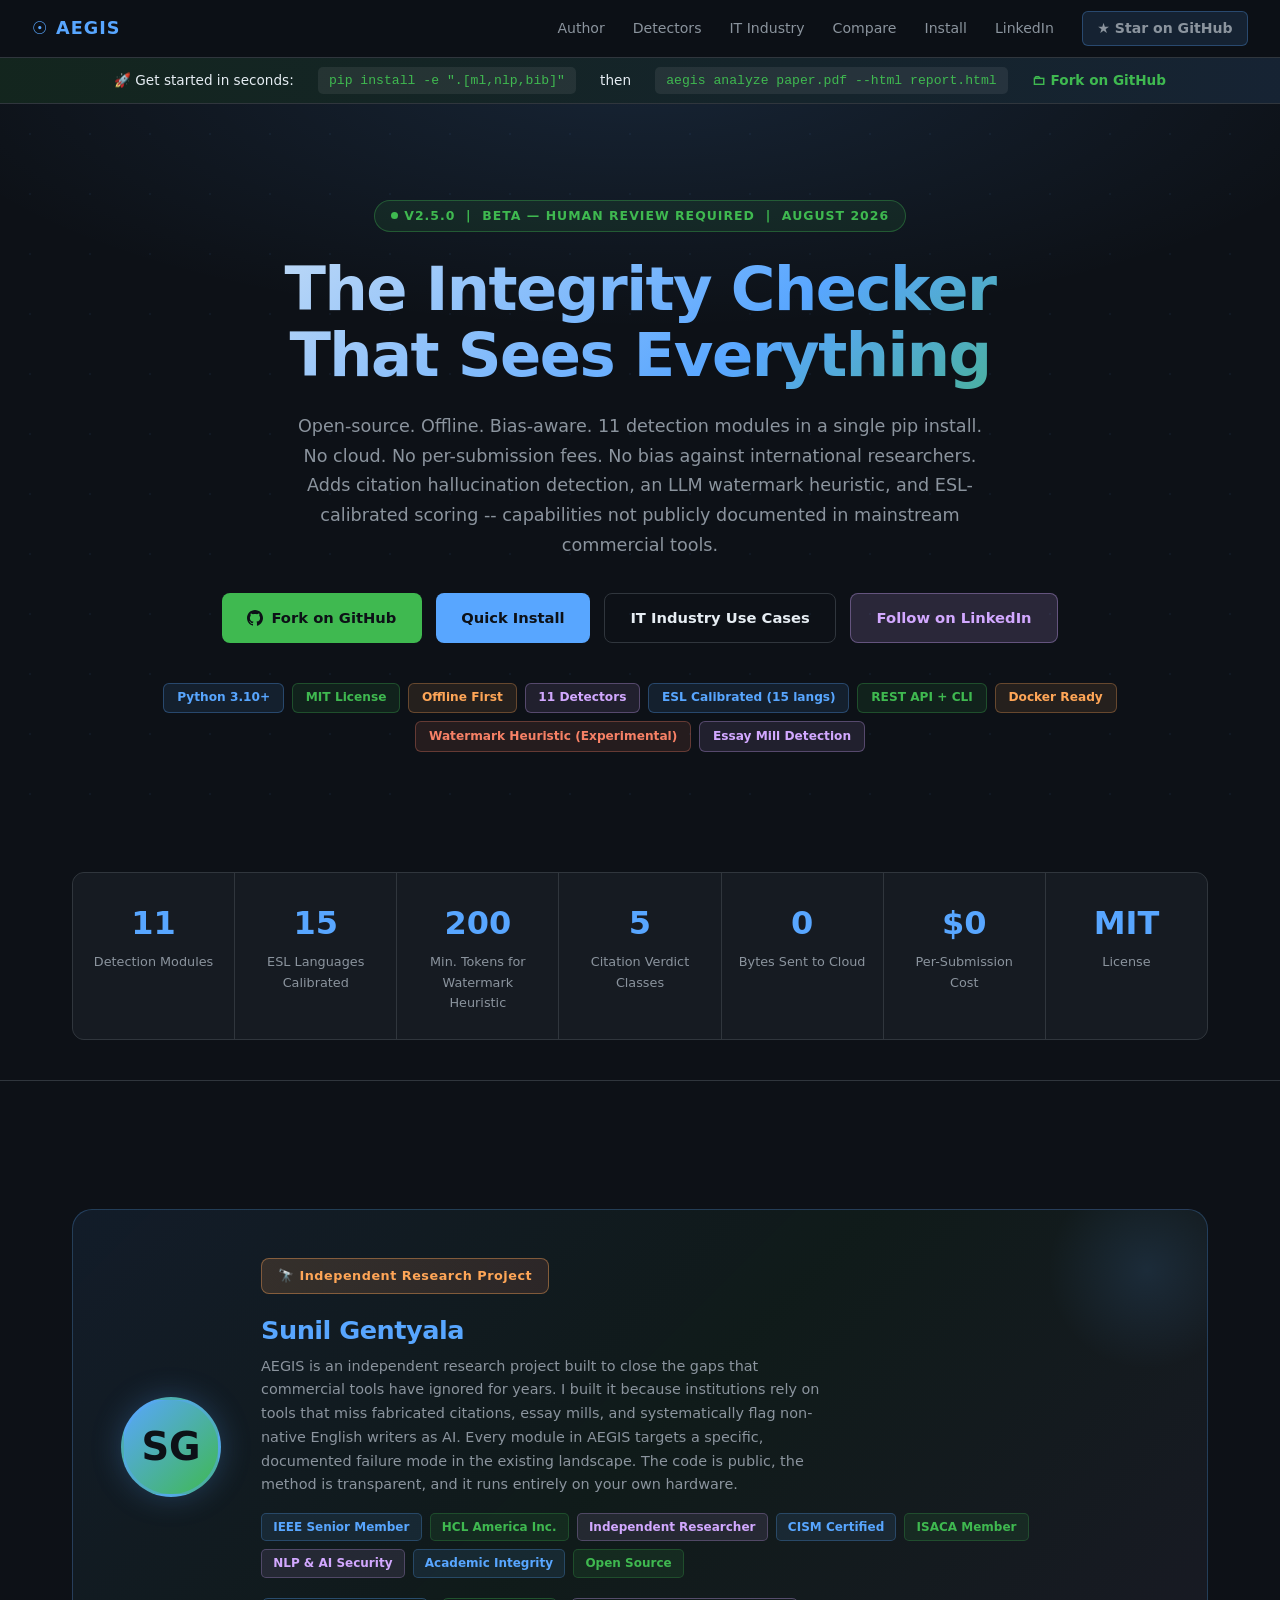
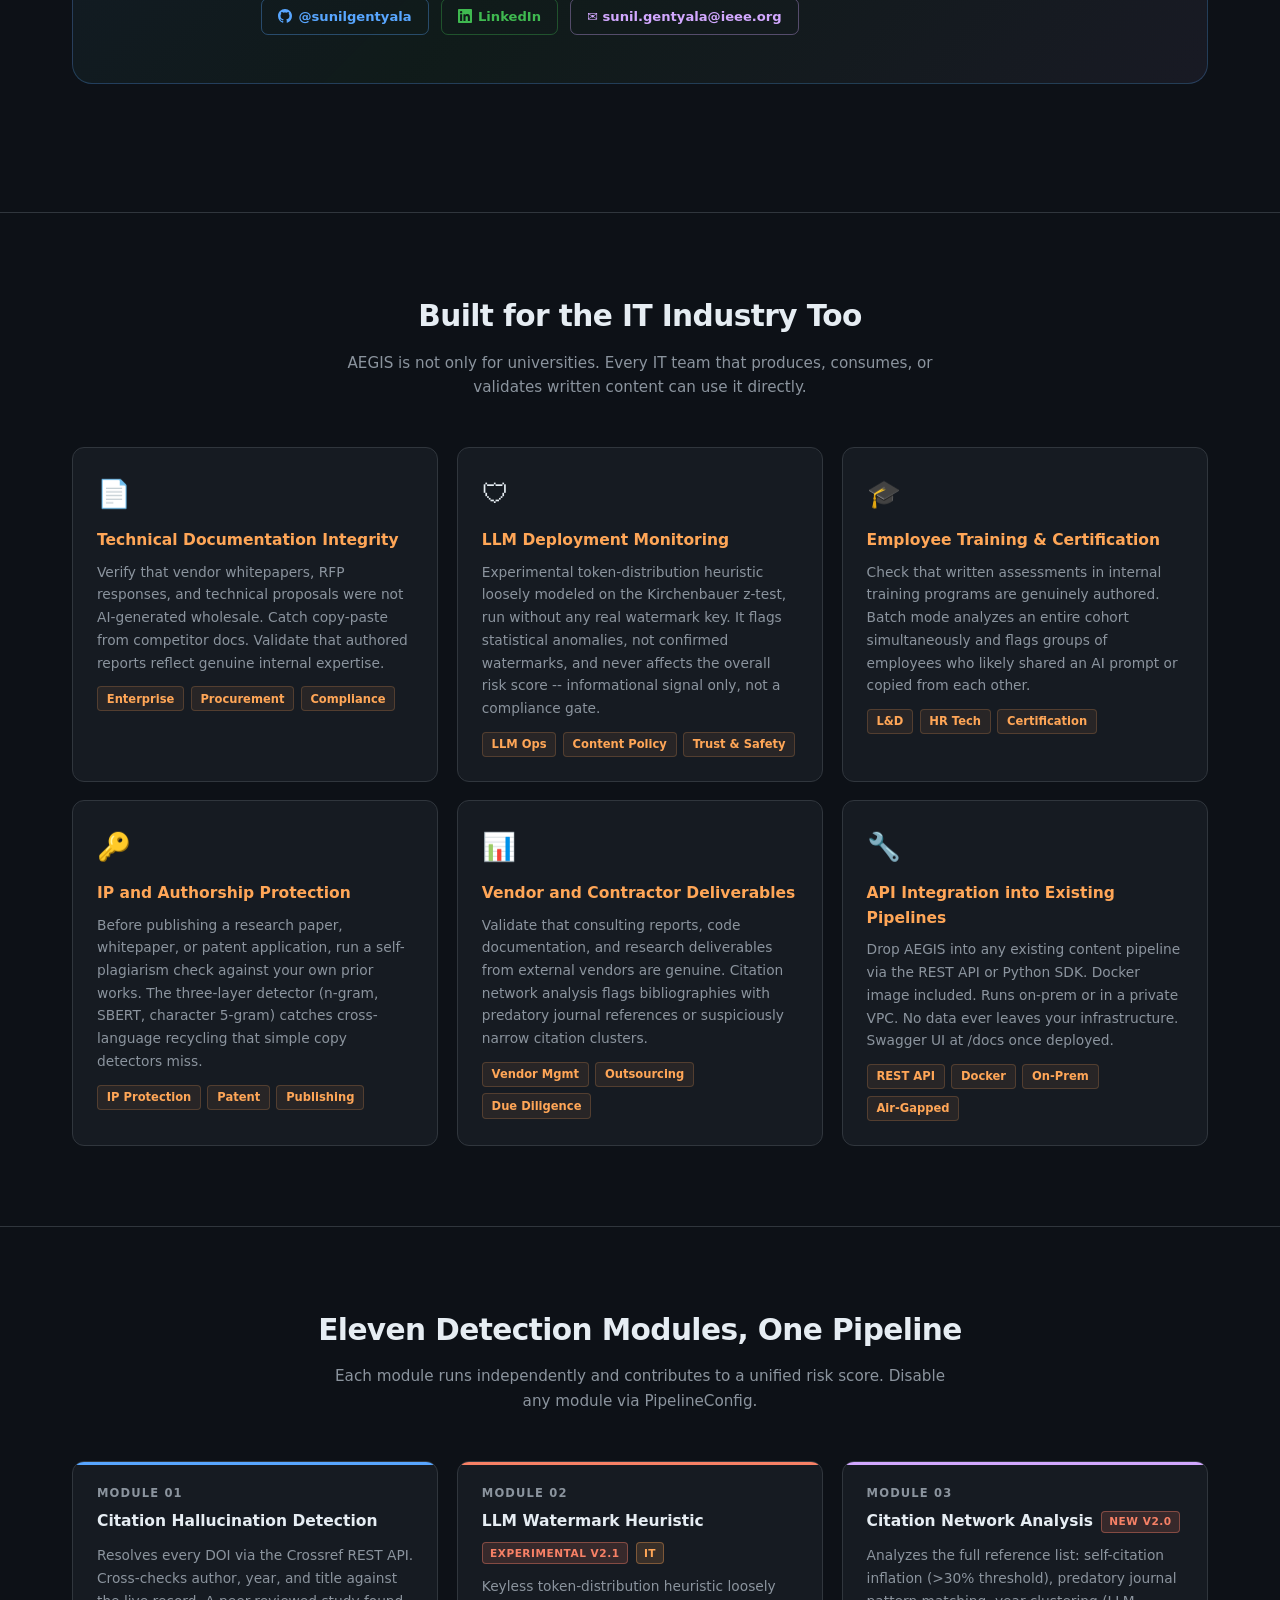
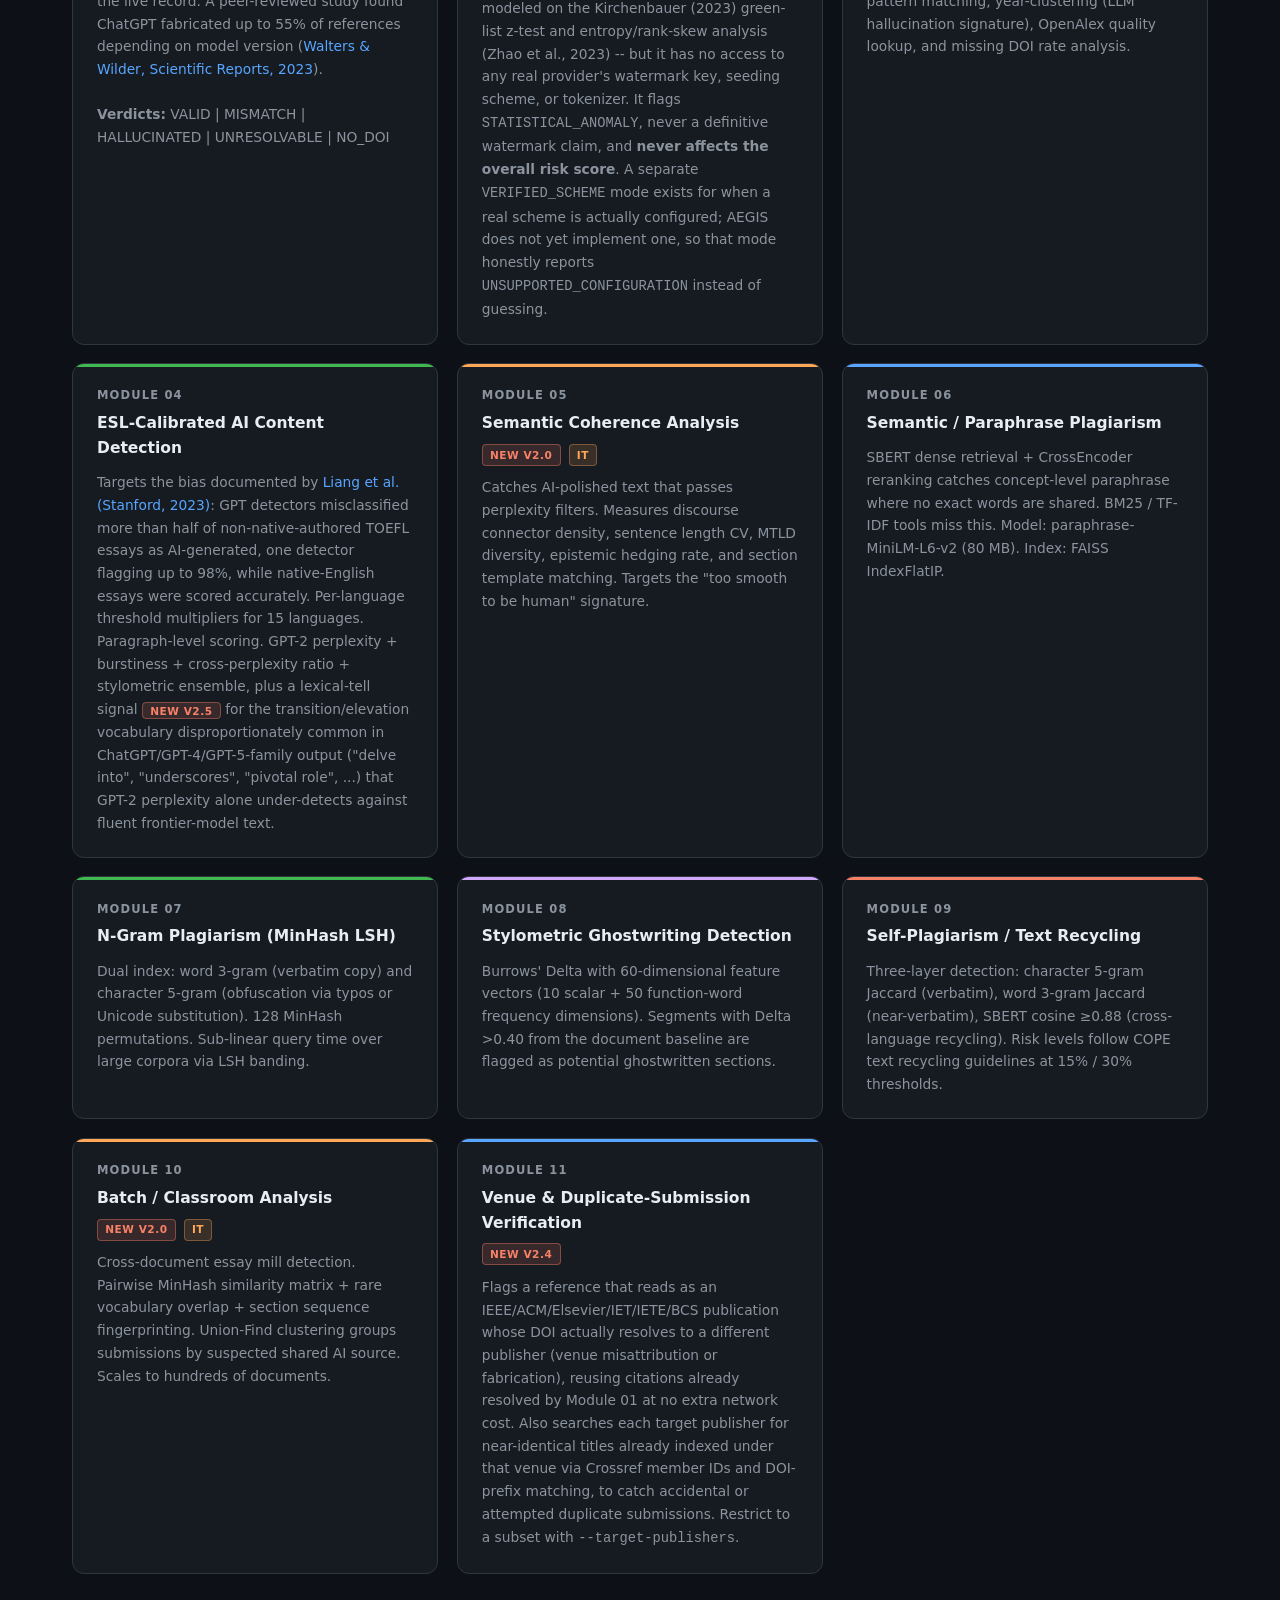
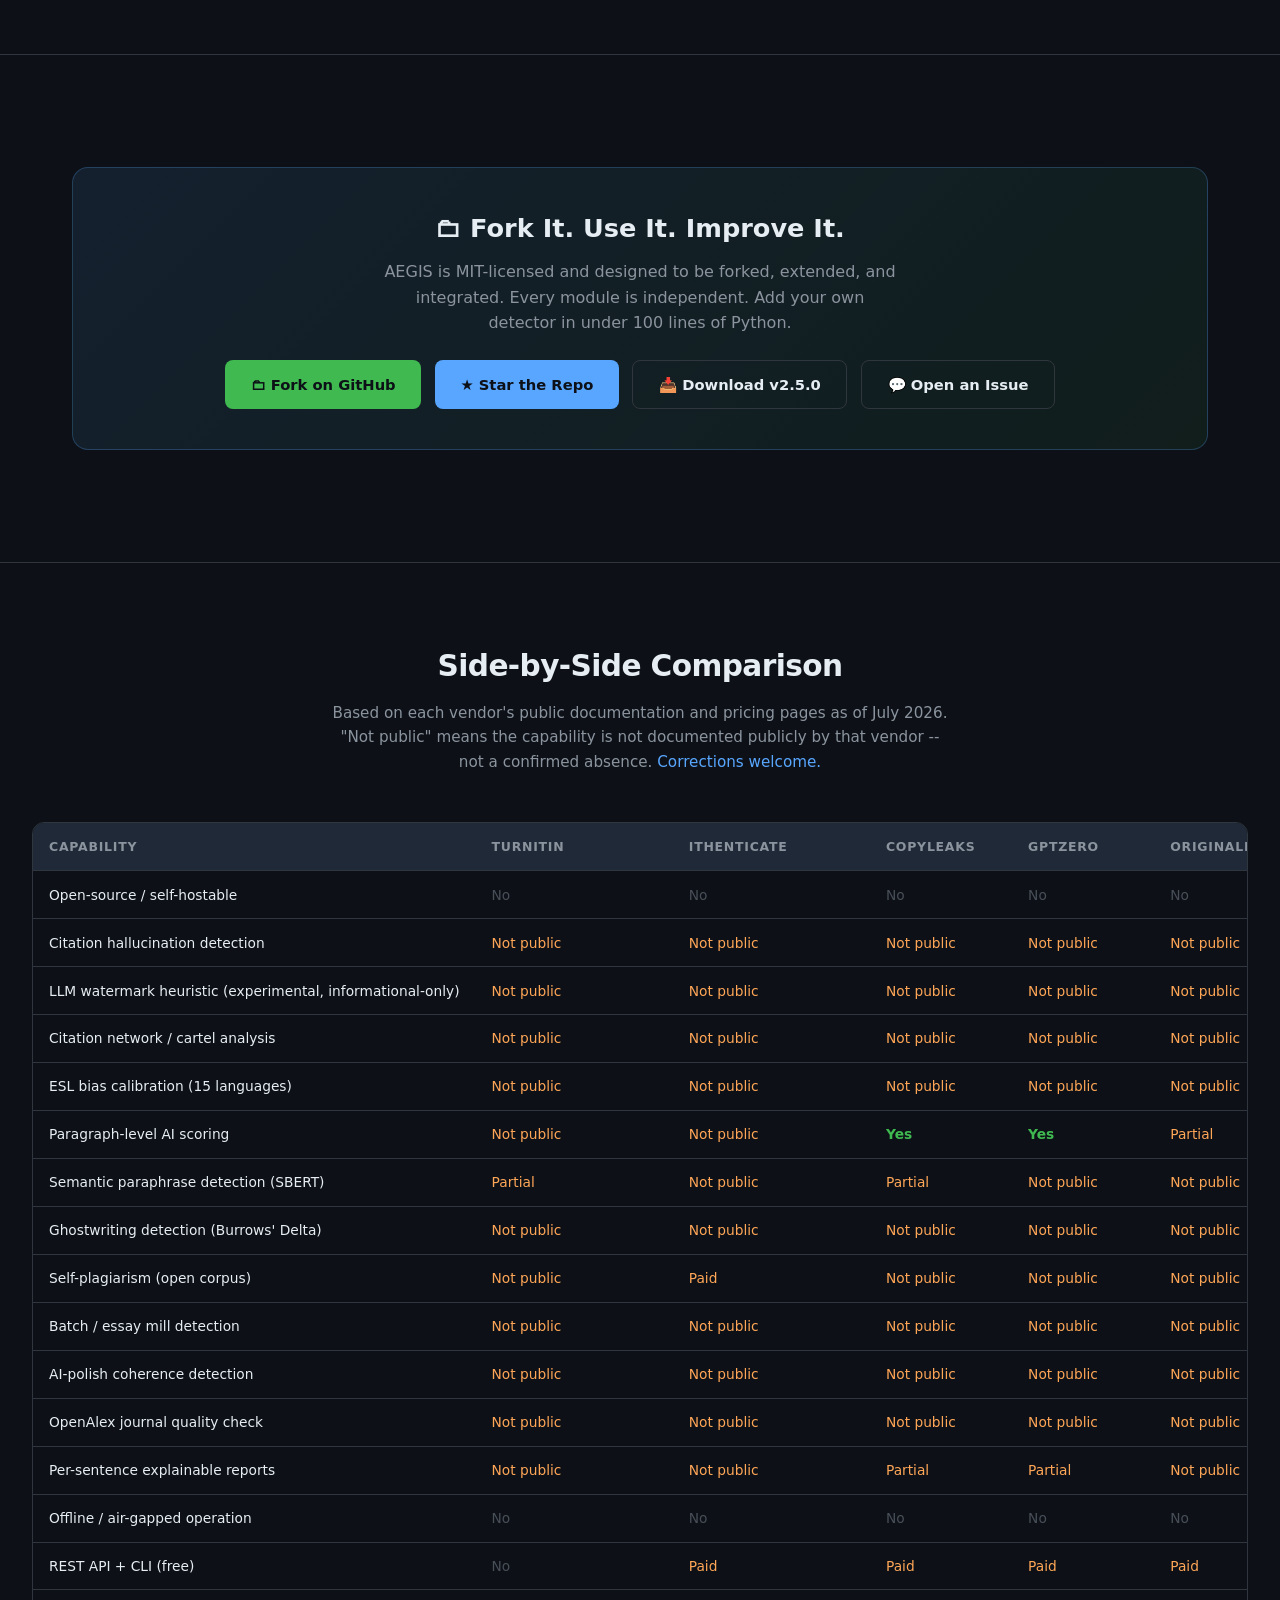
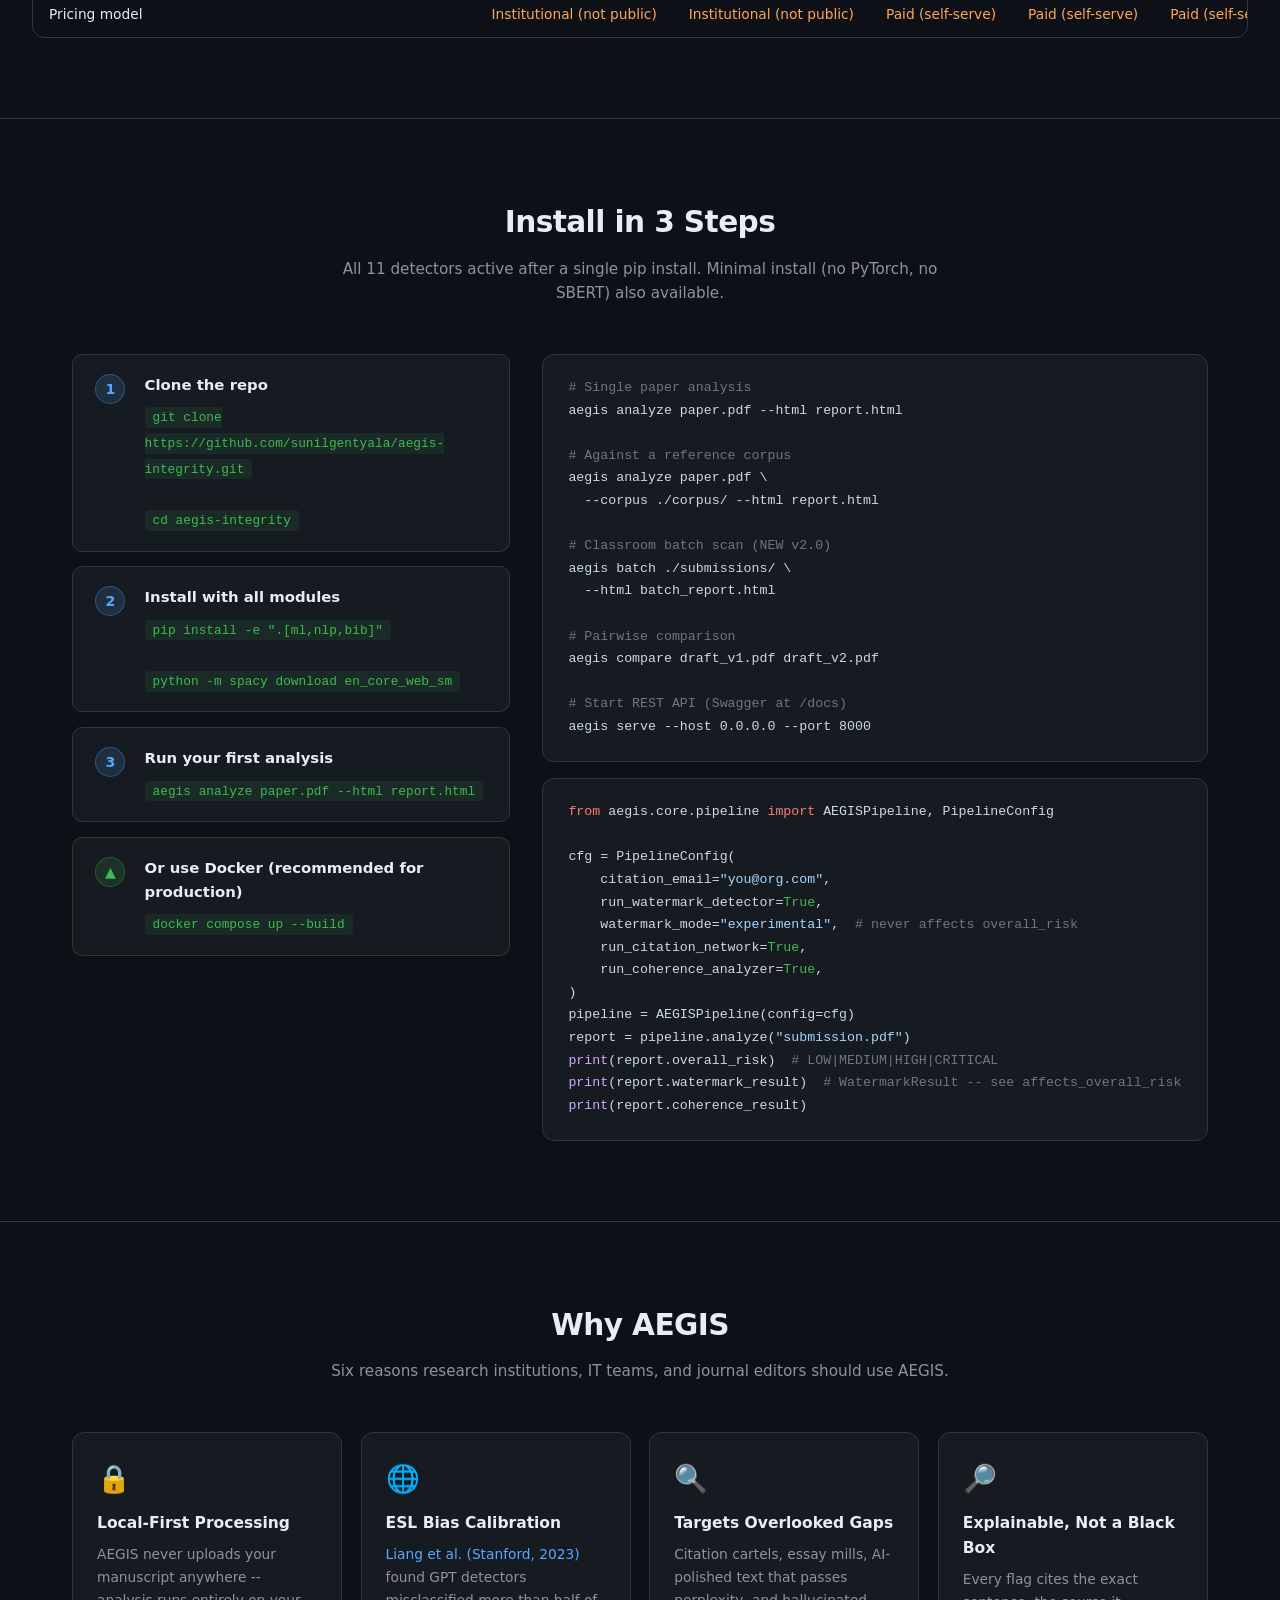
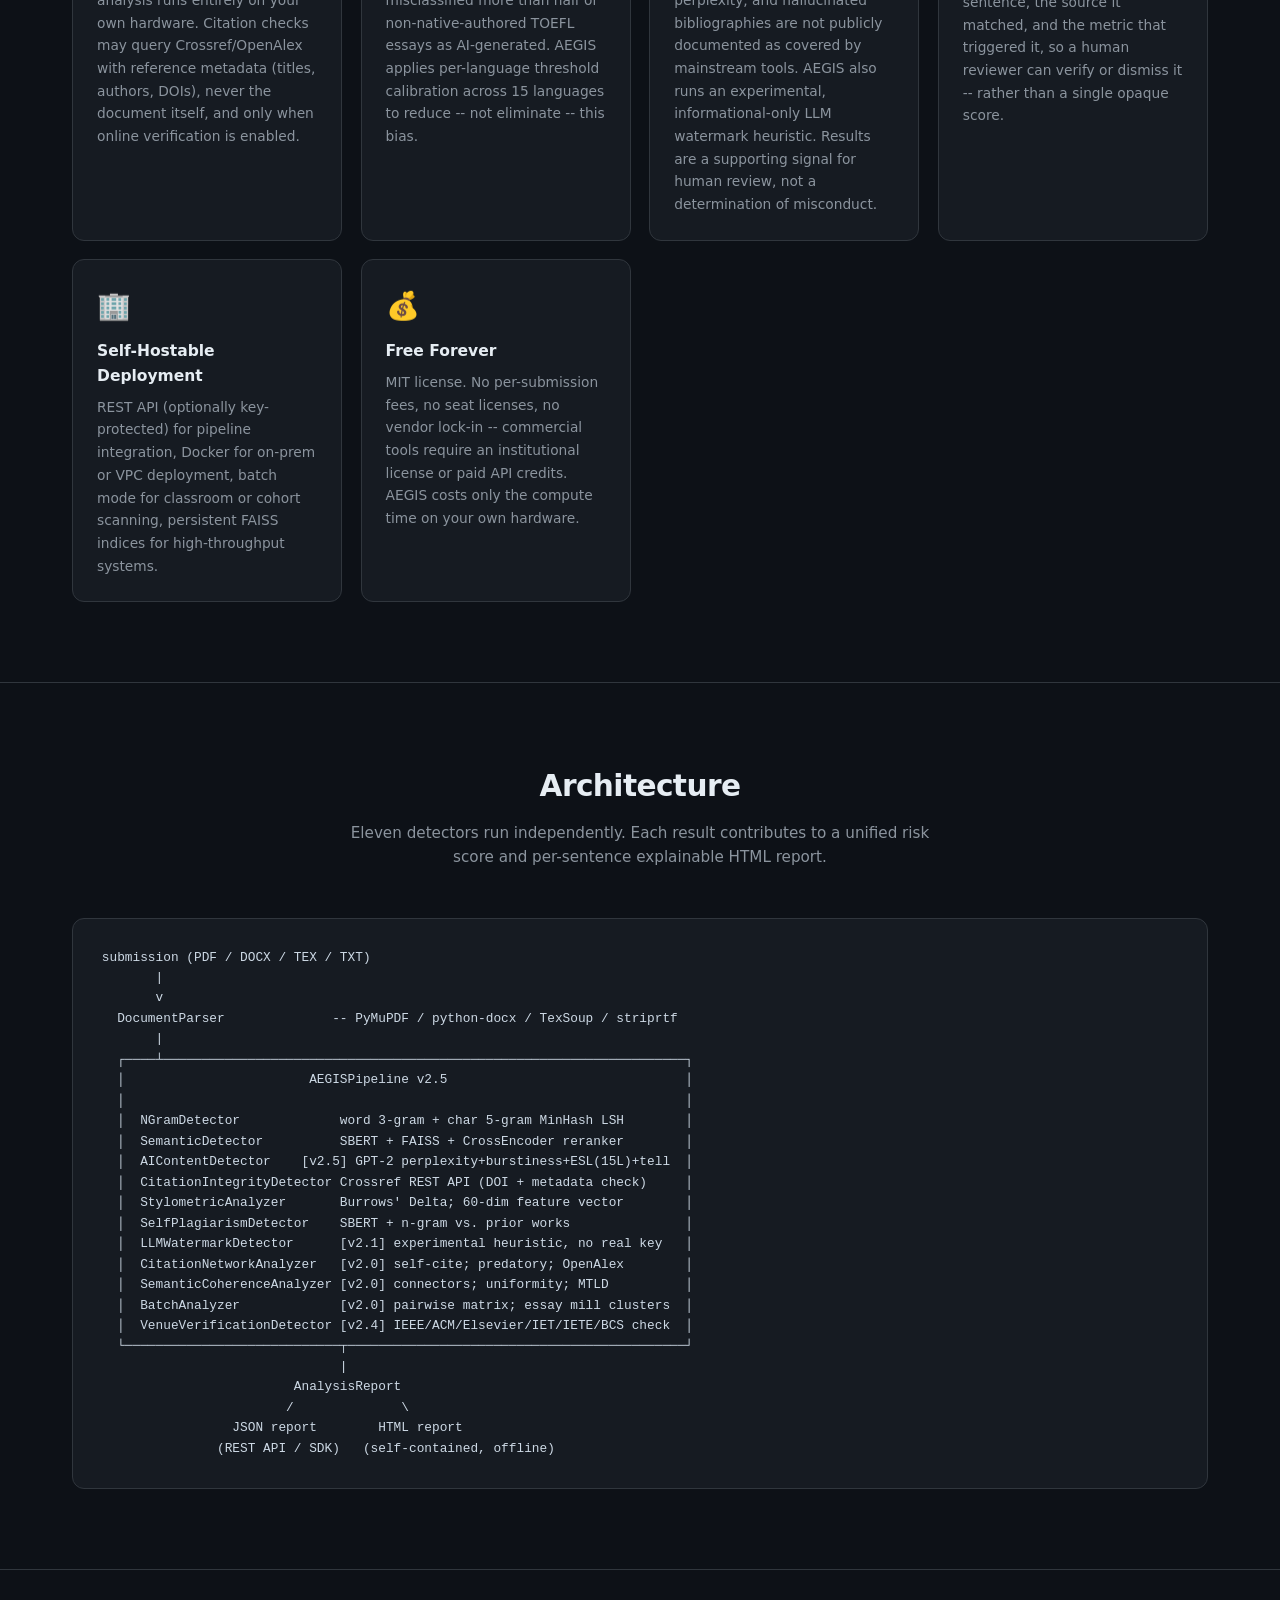
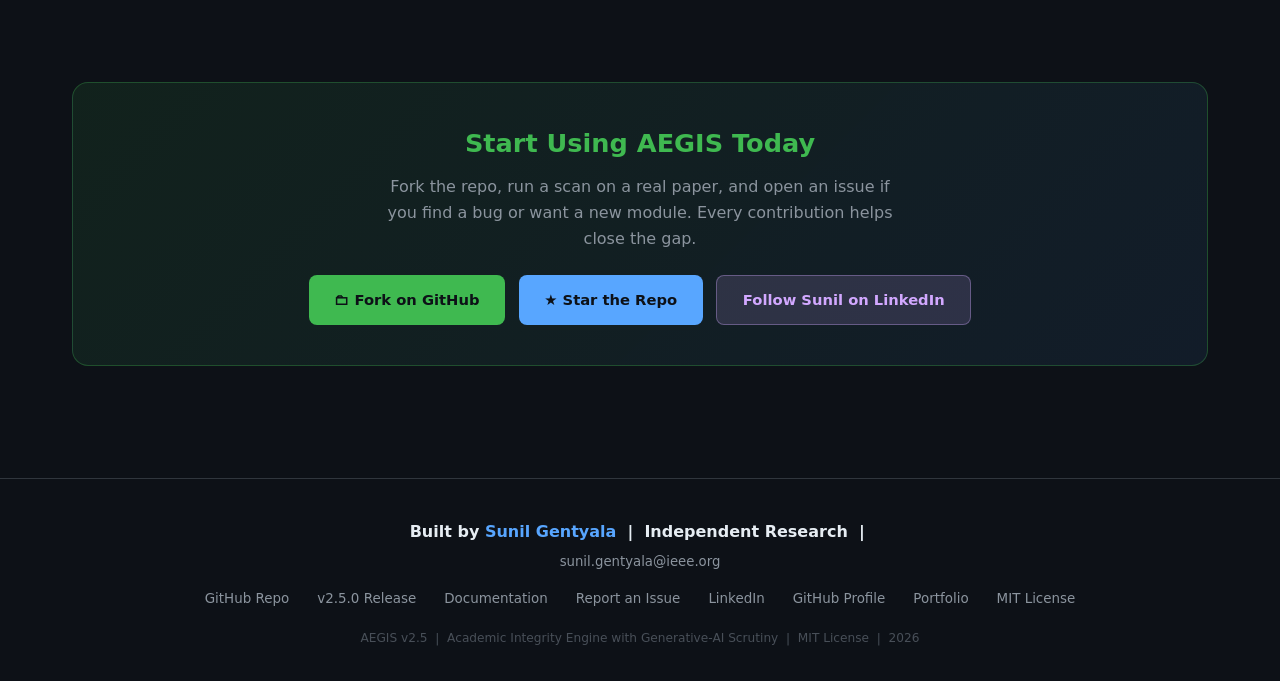
==== commit 7a4840c0: "Add portfolio site link (sunilgentyala.com) to footer" ====
--- a/docs/index.html
+++ b/docs/index.html
@@ -690,7 +690,7 @@
     <a href="https://github.com/sunilgentyala/aegis-integrity/blob/main/README.md" target="_blank">Documentation</a>
     <a href="https://github.com/sunilgentyala/aegis-integrity/issues" target="_blank">Report an Issue</a>
     <a href="https://www.linkedin.com/in/sunilgentyala" target="_blank">LinkedIn</a>
-    <a href="https://github.com/sunilgentyala" target="_blank">GitHub Profile</a>
+    <a href="https://github.com/sunilgentyala" target="_blank">GitHub Profile</a> <a href="https://sunilgentyala.com/" target="_blank">Portfolio</a>
     <a href="https://github.com/sunilgentyala/aegis-integrity/blob/main/LICENSE" target="_blank">MIT License</a>
   </div>
   <div style="margin-top:1.25rem;font-size:.76rem;color:#484f58">
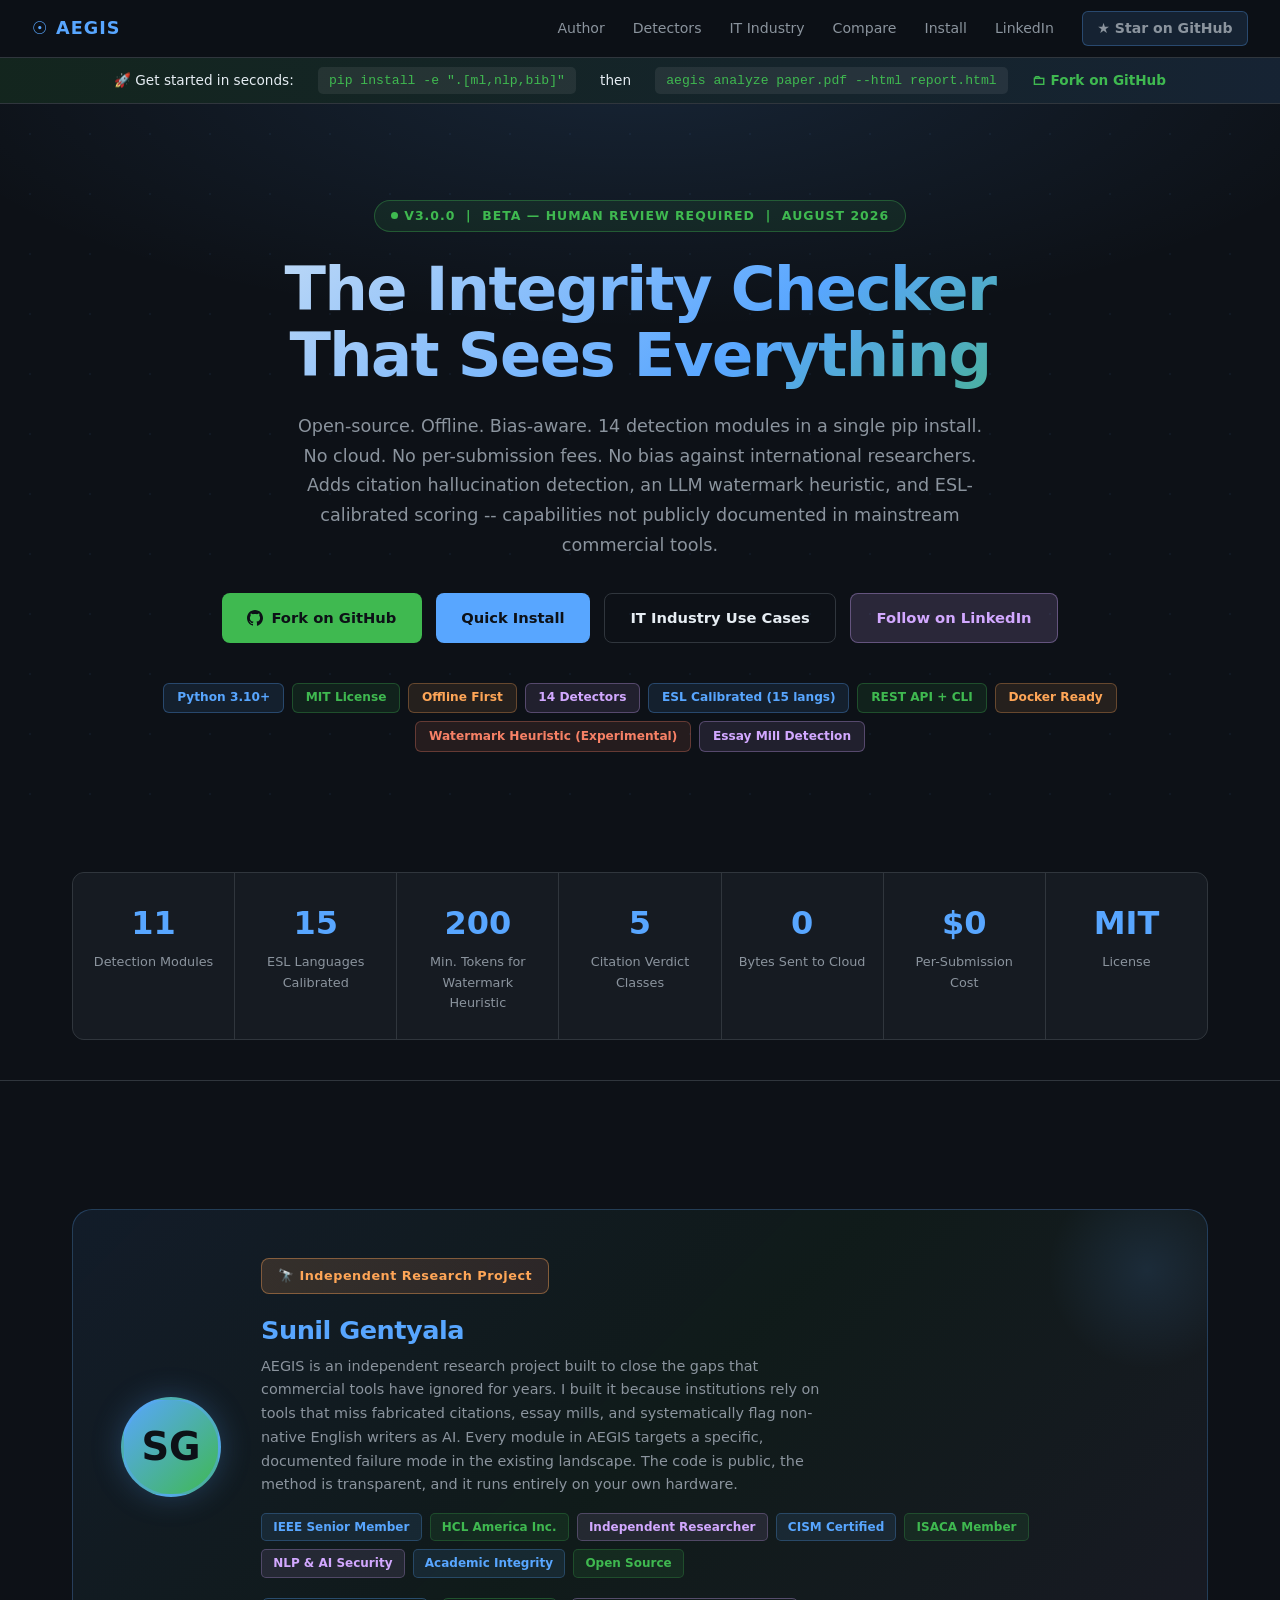
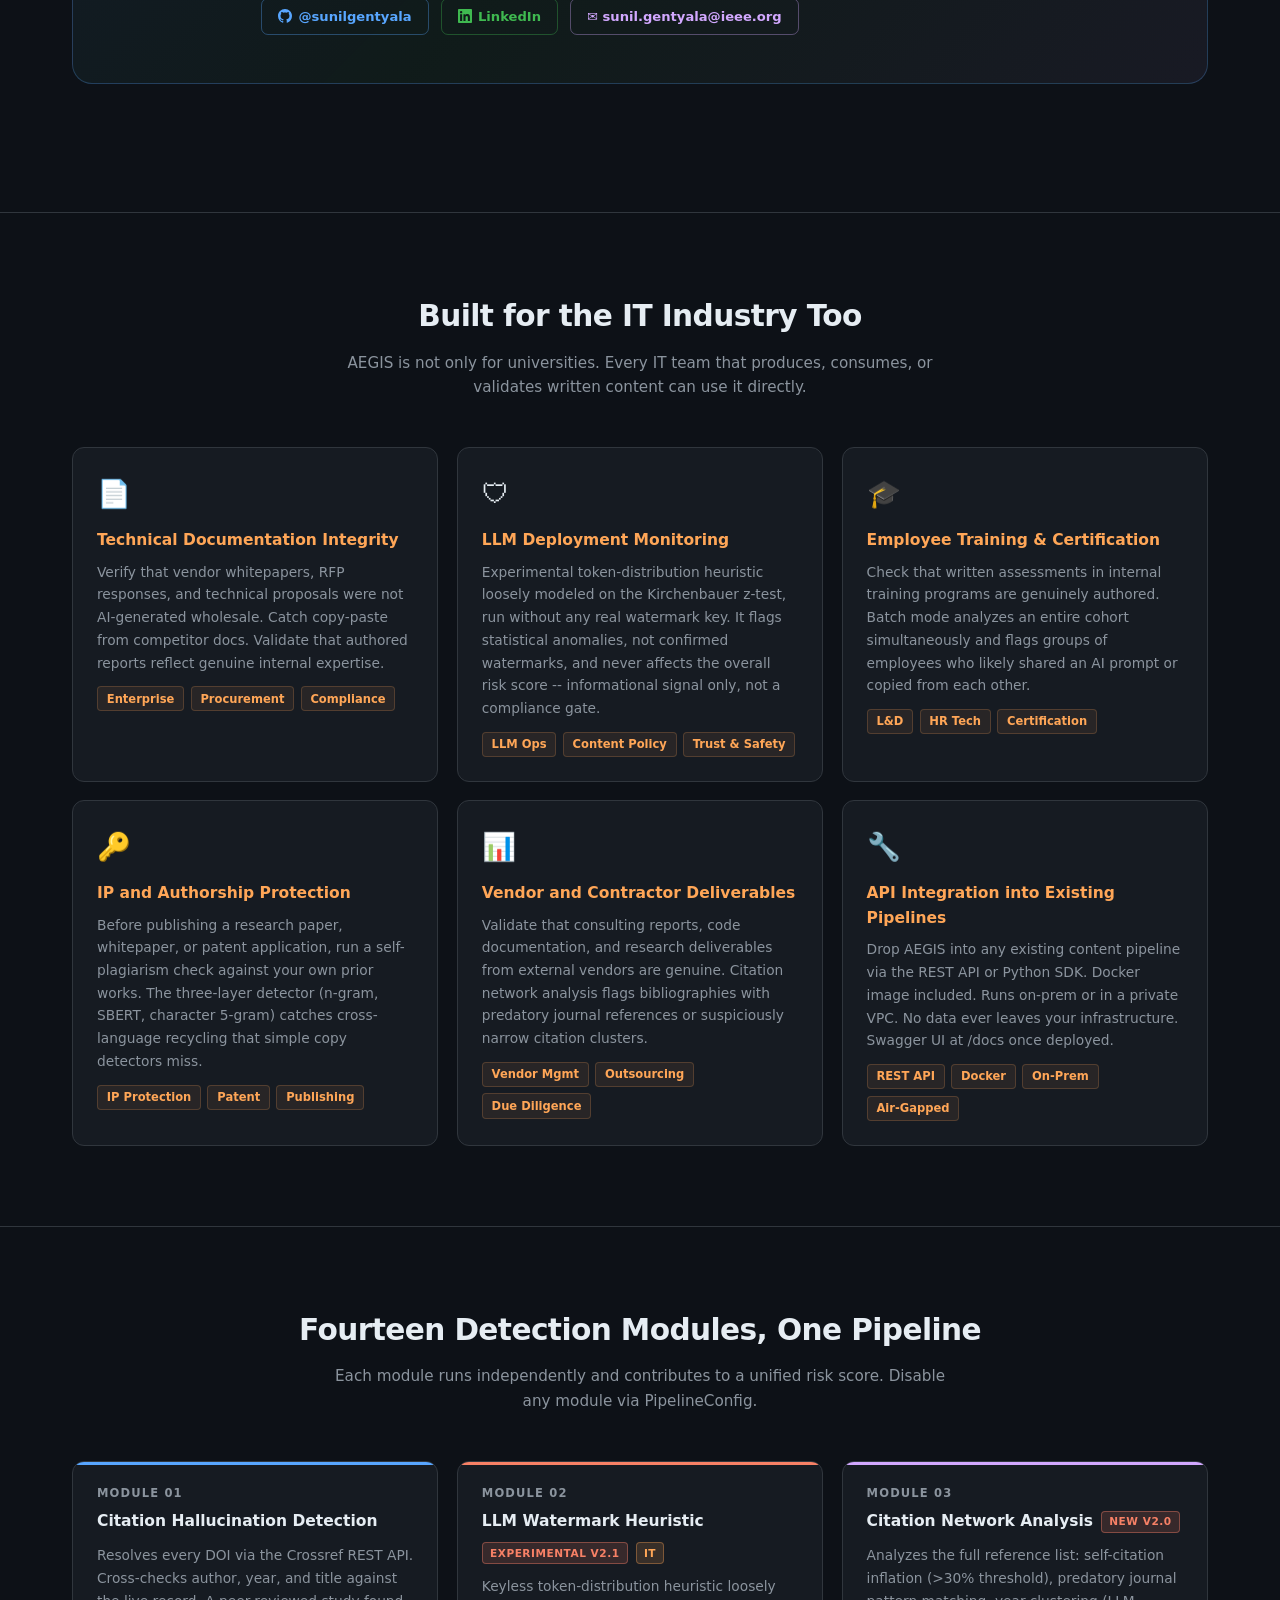
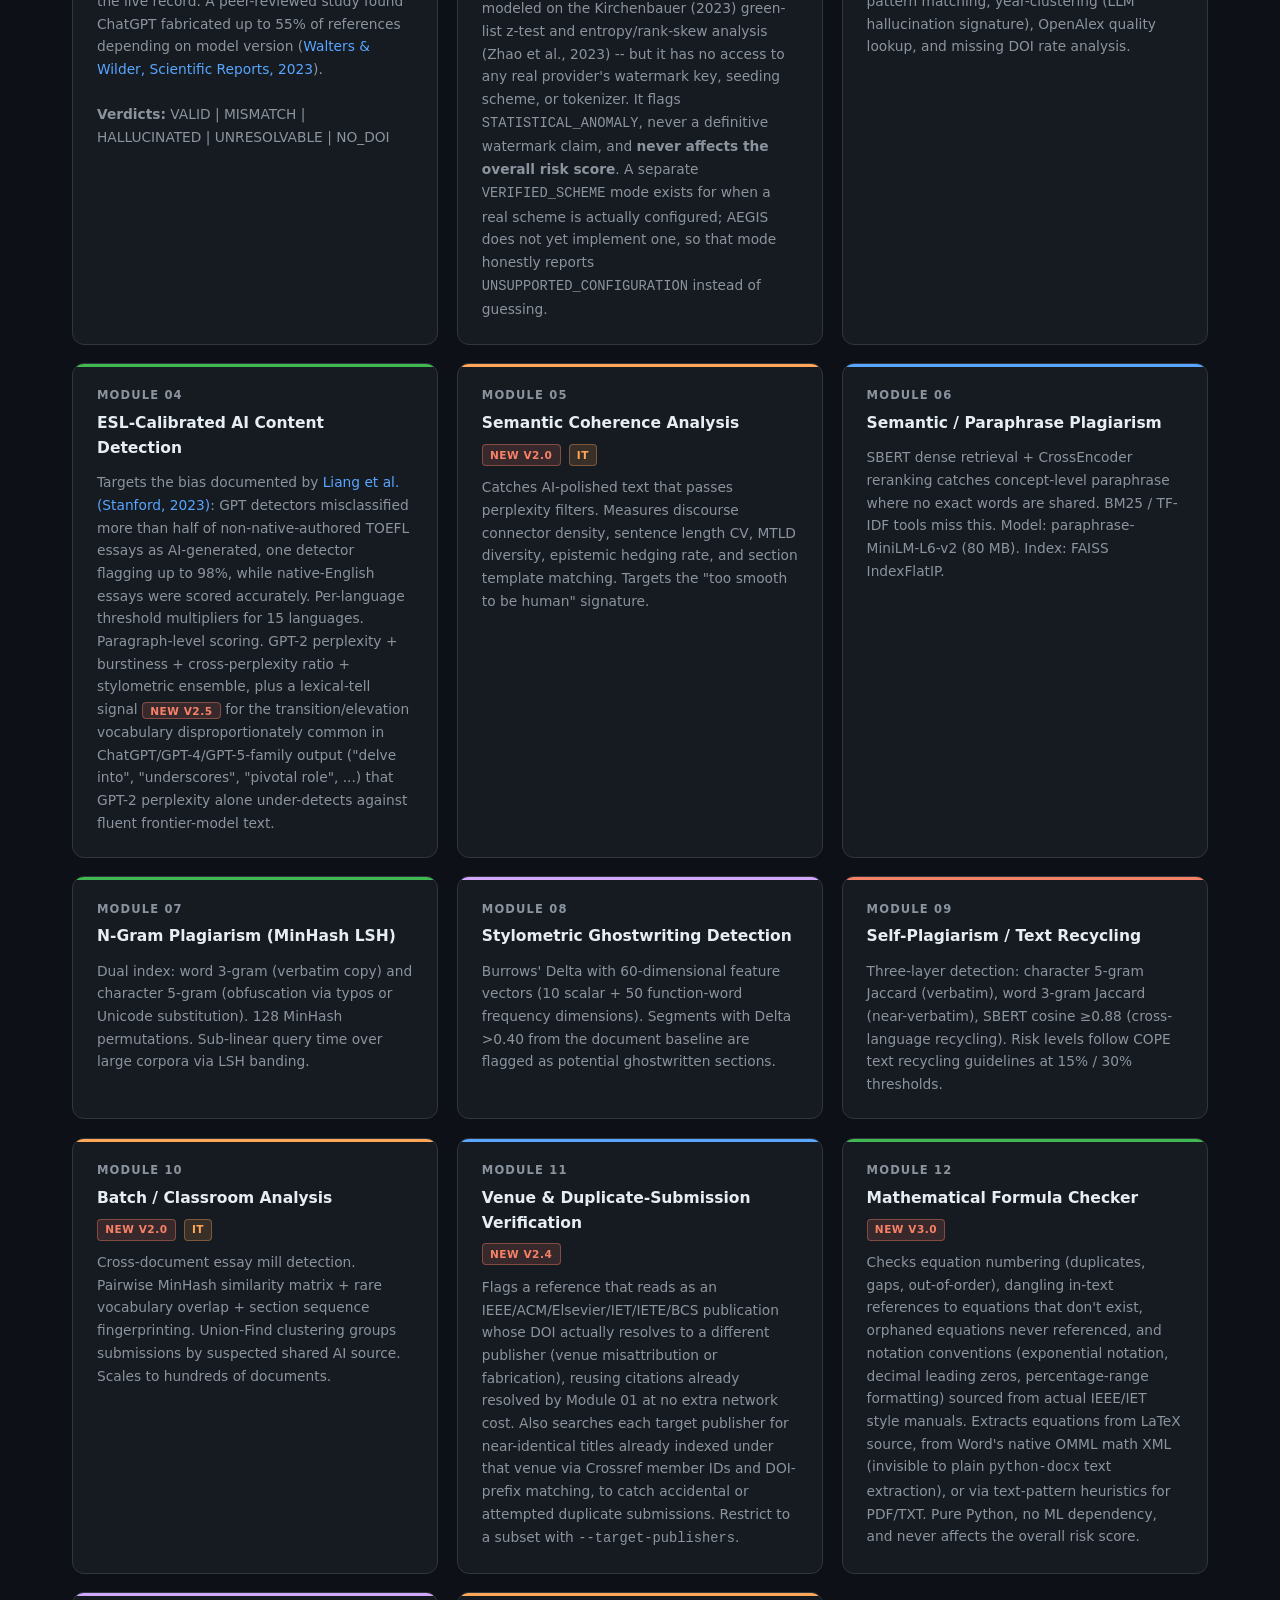
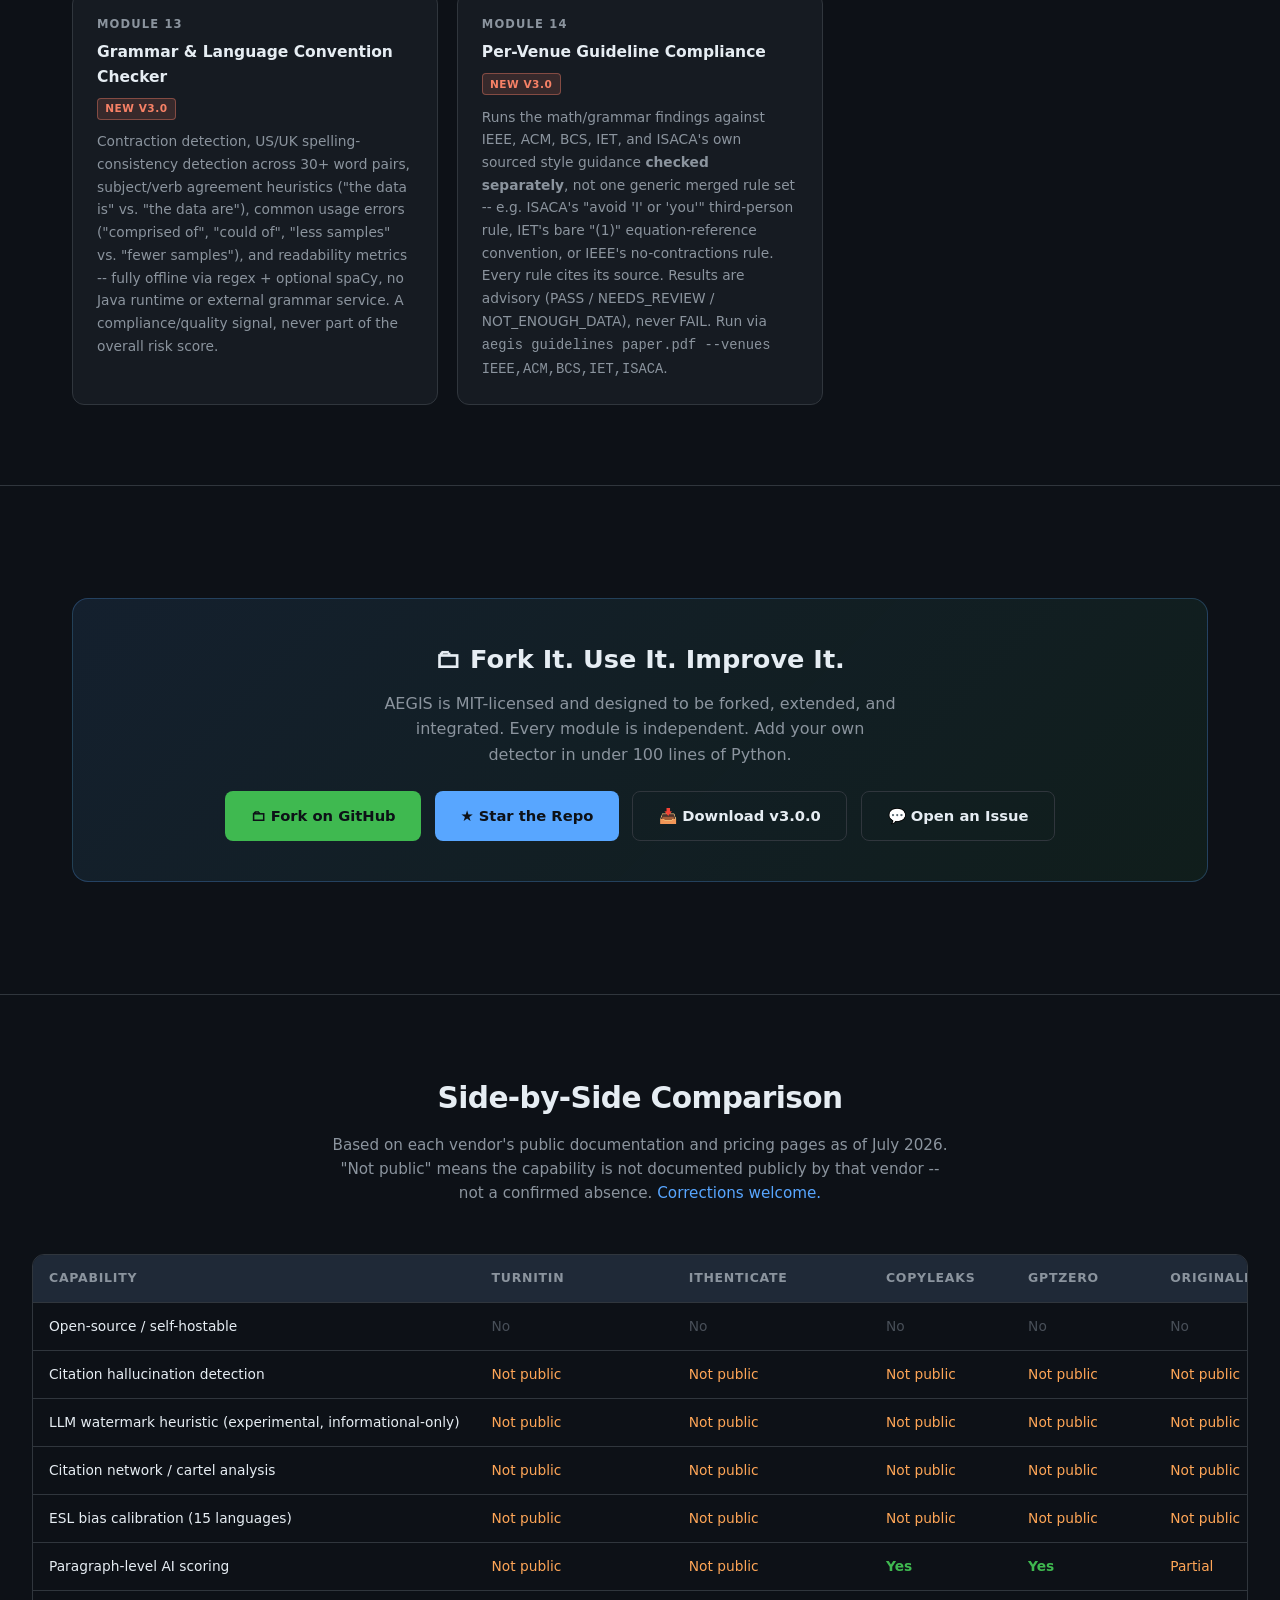
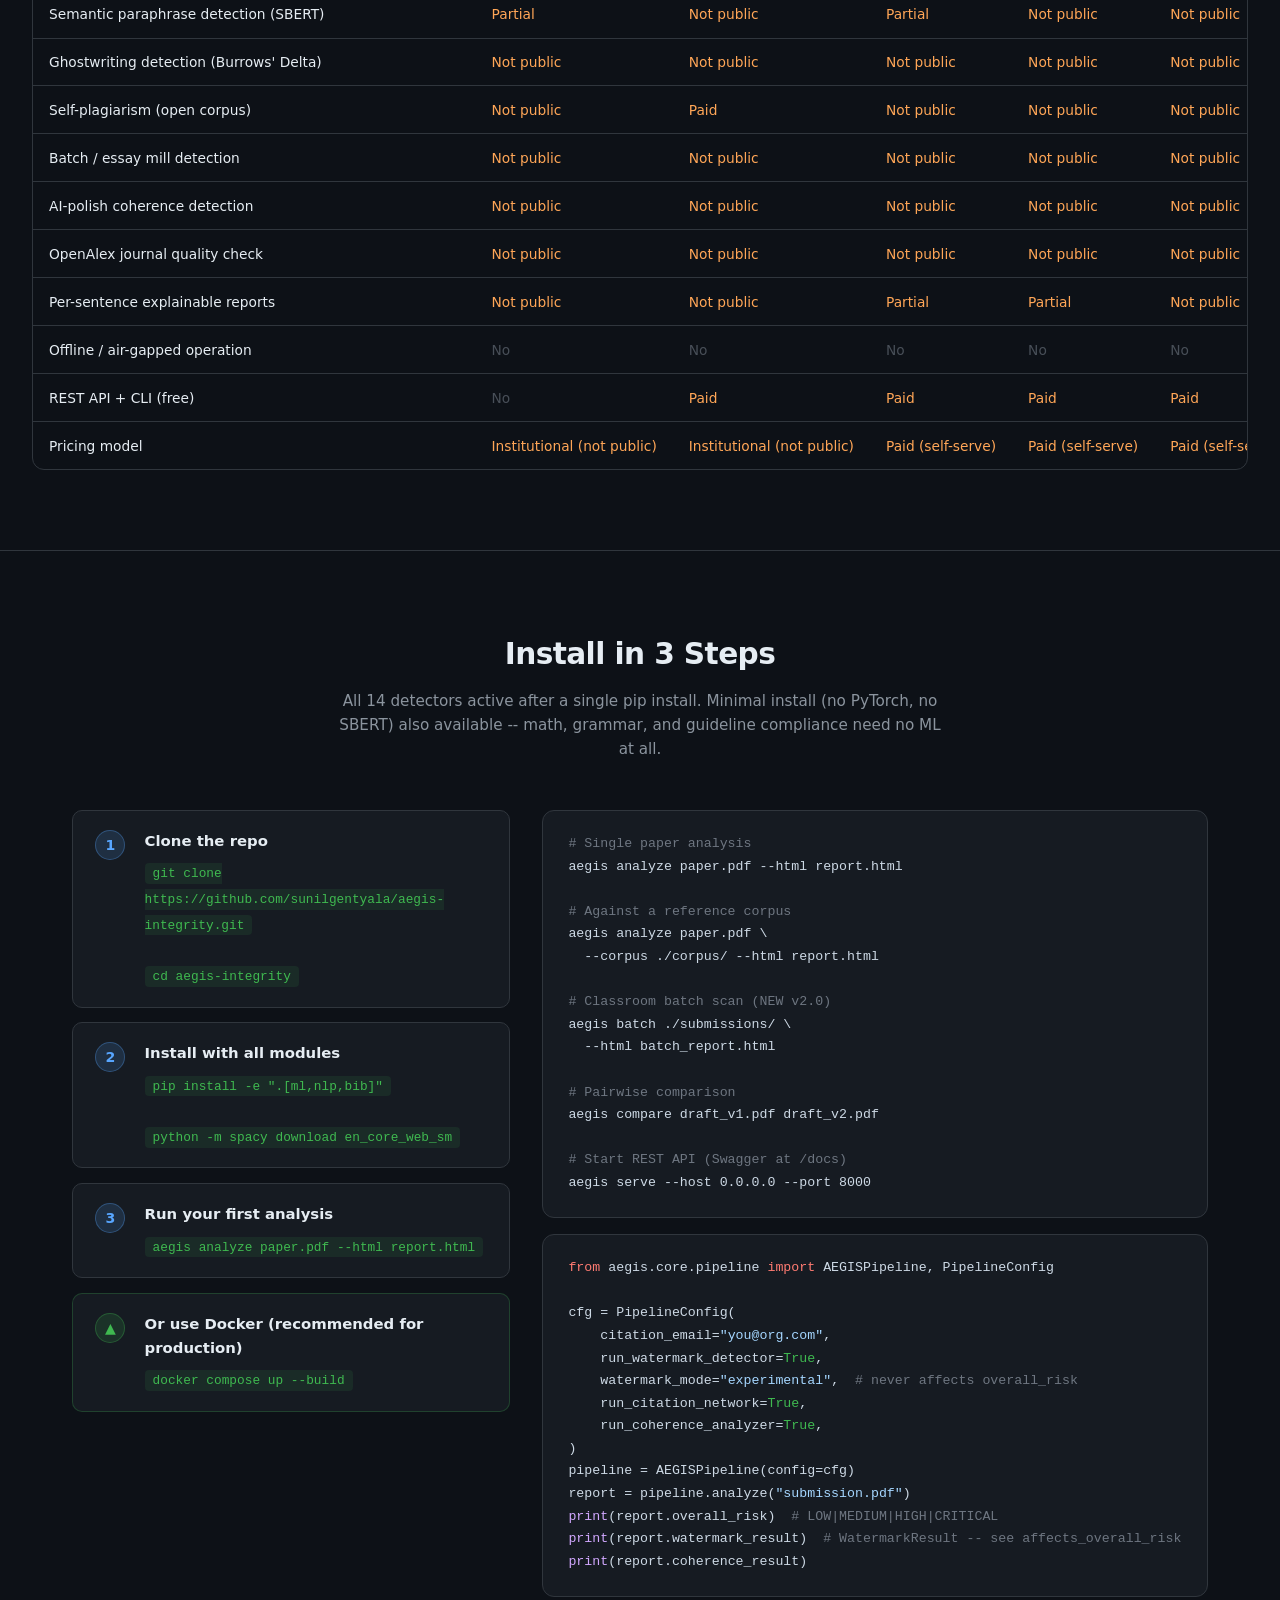
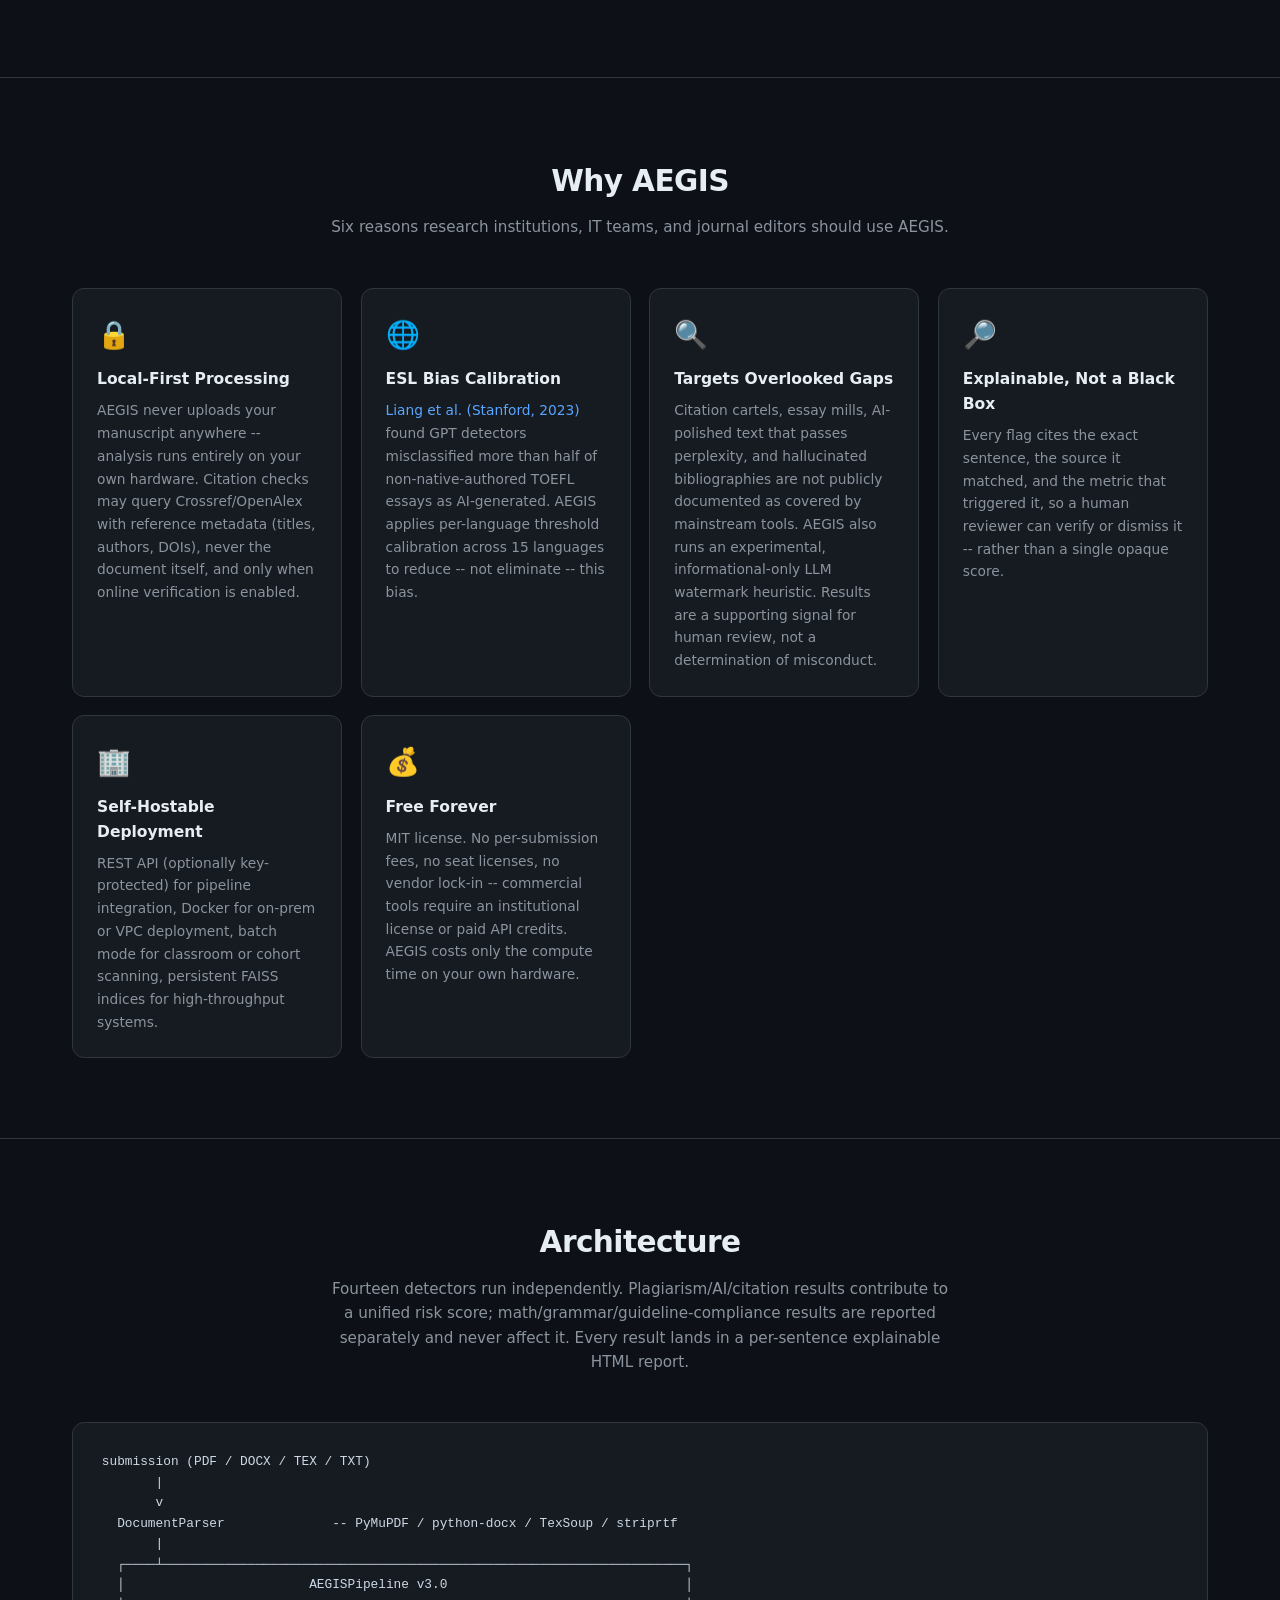
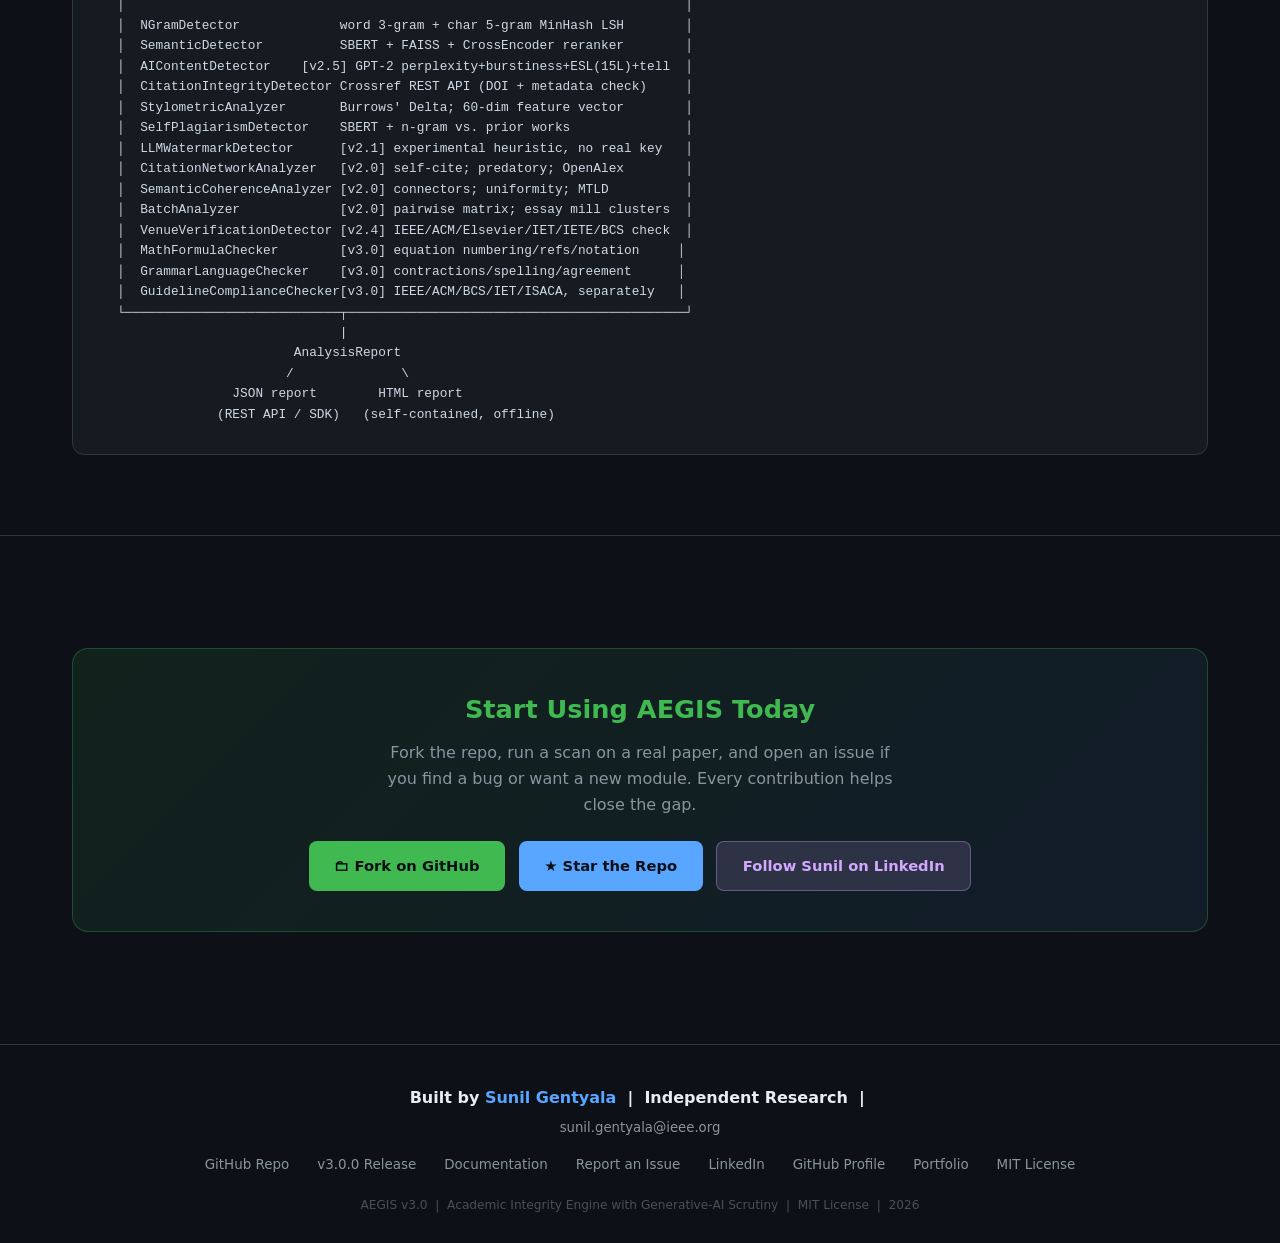
==== commit 9016eb94: "Add mathematical formula checking, grammar/language checking, and per-venue publisher guideline comp" ====
--- a/docs/index.html
+++ b/docs/index.html
@@ -6,12 +6,12 @@
 <title>AEGIS -- Open-Source Academic Integrity &amp; AI Content Checker</title>
 <meta name="description" content="AEGIS: open-source, offline, bias-aware checker for plagiarism, AI content, LLM watermarks, citation hallucinations, ghostwriting, and essay mills. Free forever. Built for research institutions and IT teams.">
 <meta property="og:title" content="AEGIS -- Open-Source Academic Integrity Checker by Sunil Gentyala">
-<meta property="og:description" content="11 detection modules. No cloud. No fees. Citation hallucination detection, LLM watermark heuristics, and ESL bias calibration -- open source and free.">
+<meta property="og:description" content="14 detection modules. No cloud. No fees. Citation hallucination detection, LLM watermark heuristics, math/grammar checks, and ESL bias calibration -- open source and free.">
 <meta property="og:type" content="website">
 <meta property="og:url" content="https://sunilgentyala.github.io/aegis-integrity/">
 <meta name="twitter:card" content="summary_large_image">
 <meta name="twitter:title" content="AEGIS -- Open-Source Academic Integrity Checker">
-<meta name="twitter:description" content="11 detectors. LLM watermarks. Citation hallucinations. Essay mills. Free and offline.">
+<meta name="twitter:description" content="14 detectors. LLM watermarks. Citation hallucinations. Math &amp; grammar checks. Free and offline.">
 <!-- Favicon -->
 <link rel="icon" type="image/svg+xml" href="favicon.svg">
 <link rel="shortcut icon" href="favicon.svg">
@@ -228,10 +228,10 @@
 
 <!-- HERO -->
 <div class="hero">
-  <div class="hero-badge"><span></span>v2.5.0 &nbsp;|&nbsp; Beta &mdash; Human Review Required &nbsp;|&nbsp; August 2026</div>
+  <div class="hero-badge"><span></span>v3.0.0 &nbsp;|&nbsp; Beta &mdash; Human Review Required &nbsp;|&nbsp; August 2026</div>
   <h1>The Integrity Checker<br>That Sees Everything</h1>
   <p class="hero-sub">
-    Open-source. Offline. Bias-aware. 11 detection modules in a single pip install.
+    Open-source. Offline. Bias-aware. 14 detection modules in a single pip install.
     No cloud. No per-submission fees. No bias against international researchers.
     Adds citation hallucination detection, an LLM watermark heuristic, and ESL-calibrated
     scoring -- capabilities not publicly documented in mainstream commercial tools.
@@ -251,7 +251,7 @@
     <span class="badge b-blue">Python 3.10+</span>
     <span class="badge b-green">MIT License</span>
     <span class="badge b-orange">Offline First</span>
-    <span class="badge b-purple">11 Detectors</span>
+    <span class="badge b-purple">14 Detectors</span>
     <span class="badge b-blue">ESL Calibrated (15 langs)</span>
     <span class="badge b-green">REST API + CLI</span>
     <span class="badge b-orange">Docker Ready</span>
@@ -367,7 +367,7 @@
 
 <!-- DETECTORS -->
 <div class="sec" id="detectors">
-  <div class="sec-title">Eleven Detection Modules, One Pipeline</div>
+  <div class="sec-title">Fourteen Detection Modules, One Pipeline</div>
   <p class="sec-sub">Each module runs independently and contributes to a unified risk score. Disable any module via PipelineConfig.</p>
   <div class="det-grid">
 
@@ -435,6 +435,24 @@
       <div class="det-num">Module 11</div>
       <div class="det-name">Venue &amp; Duplicate-Submission Verification <span class="new-tag">NEW v2.4</span></div>
       <div class="det-desc">Flags a reference that reads as an IEEE/ACM/Elsevier/IET/IETE/BCS publication whose DOI actually resolves to a different publisher (venue misattribution or fabrication), reusing citations already resolved by Module 01 at no extra network cost. Also searches each target publisher for near-identical titles already indexed under that venue via Crossref member IDs and DOI-prefix matching, to catch accidental or attempted duplicate submissions. Restrict to a subset with <code>--target-publishers</code>.</div>
+    </div>
+
+    <div class="det-card" style="--dc:#3fb950">
+      <div class="det-num">Module 12</div>
+      <div class="det-name">Mathematical Formula Checker <span class="new-tag">NEW v3.0</span></div>
+      <div class="det-desc">Checks equation numbering (duplicates, gaps, out-of-order), dangling in-text references to equations that don't exist, orphaned equations never referenced, and notation conventions (exponential notation, decimal leading zeros, percentage-range formatting) sourced from actual IEEE/IET style manuals. Extracts equations from LaTeX source, from Word's native OMML math XML (invisible to plain <code>python-docx</code> text extraction), or via text-pattern heuristics for PDF/TXT. Pure Python, no ML dependency, and never affects the overall risk score.</div>
+    </div>
+
+    <div class="det-card" style="--dc:#d2a8ff">
+      <div class="det-num">Module 13</div>
+      <div class="det-name">Grammar &amp; Language Convention Checker <span class="new-tag">NEW v3.0</span></div>
+      <div class="det-desc">Contraction detection, US/UK spelling-consistency detection across 30+ word pairs, subject/verb agreement heuristics ("the data is" vs. "the data are"), common usage errors ("comprised of", "could of", "less samples" vs. "fewer samples"), and readability metrics -- fully offline via regex + optional spaCy, no Java runtime or external grammar service. A compliance/quality signal, never part of the overall risk score.</div>
+    </div>
+
+    <div class="det-card" style="--dc:#ffa657">
+      <div class="det-num">Module 14</div>
+      <div class="det-name">Per-Venue Guideline Compliance <span class="new-tag">NEW v3.0</span></div>
+      <div class="det-desc">Runs the math/grammar findings against IEEE, ACM, BCS, IET, and ISACA's own sourced style guidance <b>checked separately</b>, not one generic merged rule set -- e.g. ISACA's "avoid 'I' or 'you'" third-person rule, IET's bare "(1)" equation-reference convention, or IEEE's no-contractions rule. Every rule cites its source. Results are advisory (PASS / NEEDS_REVIEW / NOT_ENOUGH_DATA), never FAIL. Run via <code>aegis guidelines paper.pdf --venues IEEE,ACM,BCS,IET,ISACA</code>.</div>
     </div>
 
   </div>
@@ -454,8 +472,8 @@
       <a href="https://github.com/sunilgentyala/aegis-integrity" target="_blank" class="btn btn-primary">
         &#9733; Star the Repo
       </a>
-      <a href="https://github.com/sunilgentyala/aegis-integrity/releases/tag/v2.5.0" target="_blank" class="btn btn-outline">
-        &#128229; Download v2.5.0
+      <a href="https://github.com/sunilgentyala/aegis-integrity/releases/tag/v3.0.0" target="_blank" class="btn btn-outline">
+        &#128229; Download v3.0.0
       </a>
       <a href="https://github.com/sunilgentyala/aegis-integrity/issues" target="_blank" class="btn btn-outline">
         &#128172; Open an Issue
@@ -480,7 +498,7 @@
           <th>CopyLeaks</th>
           <th>GPTZero</th>
           <th>Originality.ai</th>
-          <th class="ag">AEGIS v2.5</th>
+          <th class="ag">AEGIS v3.0</th>
         </tr>
       </thead>
       <tbody>
@@ -510,7 +528,7 @@
 <!-- INSTALL -->
 <div class="sec" id="install">
   <div class="sec-title">Install in 3 Steps</div>
-  <p class="sec-sub">All 11 detectors active after a single pip install. Minimal install (no PyTorch, no SBERT) also available.</p>
+  <p class="sec-sub">All 14 detectors active after a single pip install. Minimal install (no PyTorch, no SBERT) also available -- math, grammar, and guideline compliance need no ML at all.</p>
 
   <div style="display:grid;grid-template-columns:1fr 1fr;gap:2rem;align-items:start" class="install-grid">
     <div class="install-steps">
@@ -633,7 +651,7 @@
 <!-- ARCH -->
 <div class="sec">
   <div class="sec-title">Architecture</div>
-  <p class="sec-sub">Eleven detectors run independently. Each result contributes to a unified risk score and per-sentence explainable HTML report.</p>
+  <p class="sec-sub">Fourteen detectors run independently. Plagiarism/AI/citation results contribute to a unified risk score; math/grammar/guideline-compliance results are reported separately and never affect it. Every result lands in a per-sentence explainable HTML report.</p>
   <div class="arch">
 <pre>
 submission (PDF / DOCX / TEX / TXT)
@@ -642,7 +660,7 @@
   DocumentParser              -- PyMuPDF / python-docx / TexSoup / striprtf
        |
   ┌────┴────────────────────────────────────────────────────────────────────┐
-  │                        AEGISPipeline v2.5                               │
+  │                        AEGISPipeline v3.0                               │
   │                                                                         │
   │  NGramDetector             word 3-gram + char 5-gram MinHash LSH        │
   │  SemanticDetector          SBERT + FAISS + CrossEncoder reranker        │
@@ -655,6 +673,9 @@
   │  SemanticCoherenceAnalyzer [v2.0] connectors; uniformity; MTLD          │
   │  BatchAnalyzer             [v2.0] pairwise matrix; essay mill clusters  │
   │  VenueVerificationDetector [v2.4] IEEE/ACM/Elsevier/IET/IETE/BCS check  │
+  │  MathFormulaChecker        [v3.0] equation numbering/refs/notation     │
+  │  GrammarLanguageChecker    [v3.0] contractions/spelling/agreement      │
+  │  GuidelineComplianceChecker[v3.0] IEEE/ACM/BCS/IET/ISACA, separately   │
   └────────────────────────────┬────────────────────────────────────────────┘
                                |
                          AnalysisReport
@@ -686,7 +707,7 @@
   <div style="margin-top:.4rem;color:var(--muted);font-size:.83rem">sunil.gentyala@ieee.org</div>
   <div class="footer-links">
     <a href="https://github.com/sunilgentyala/aegis-integrity" target="_blank">GitHub Repo</a>
-    <a href="https://github.com/sunilgentyala/aegis-integrity/releases/tag/v2.5.0" target="_blank">v2.5.0 Release</a>
+    <a href="https://github.com/sunilgentyala/aegis-integrity/releases/tag/v3.0.0" target="_blank">v3.0.0 Release</a>
     <a href="https://github.com/sunilgentyala/aegis-integrity/blob/main/README.md" target="_blank">Documentation</a>
     <a href="https://github.com/sunilgentyala/aegis-integrity/issues" target="_blank">Report an Issue</a>
     <a href="https://www.linkedin.com/in/sunilgentyala" target="_blank">LinkedIn</a>
@@ -694,7 +715,7 @@
     <a href="https://github.com/sunilgentyala/aegis-integrity/blob/main/LICENSE" target="_blank">MIT License</a>
   </div>
   <div style="margin-top:1.25rem;font-size:.76rem;color:#484f58">
-    AEGIS v2.5 &nbsp;|&nbsp; Academic Integrity Engine with Generative-AI Scrutiny &nbsp;|&nbsp; MIT License &nbsp;|&nbsp; 2026
+    AEGIS v3.0 &nbsp;|&nbsp; Academic Integrity Engine with Generative-AI Scrutiny &nbsp;|&nbsp; MIT License &nbsp;|&nbsp; 2026
   </div>
 </footer>
 
